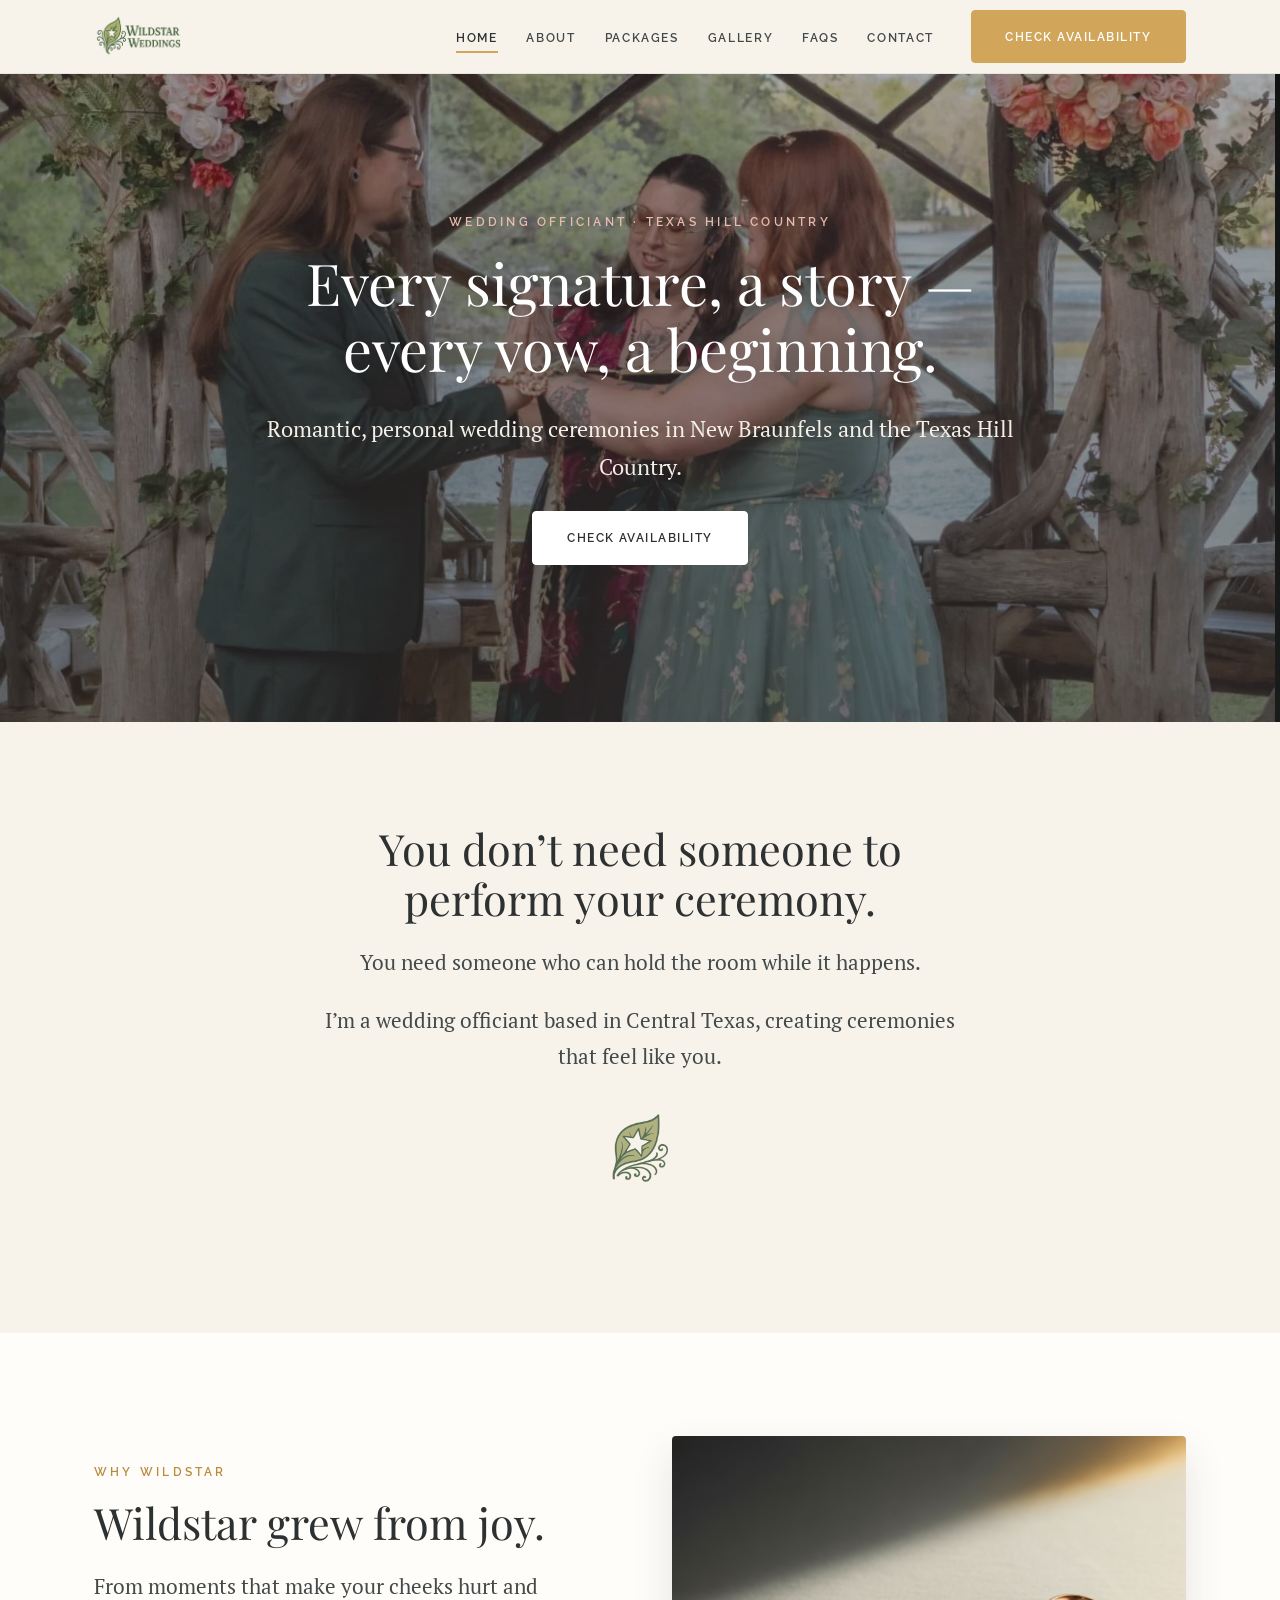
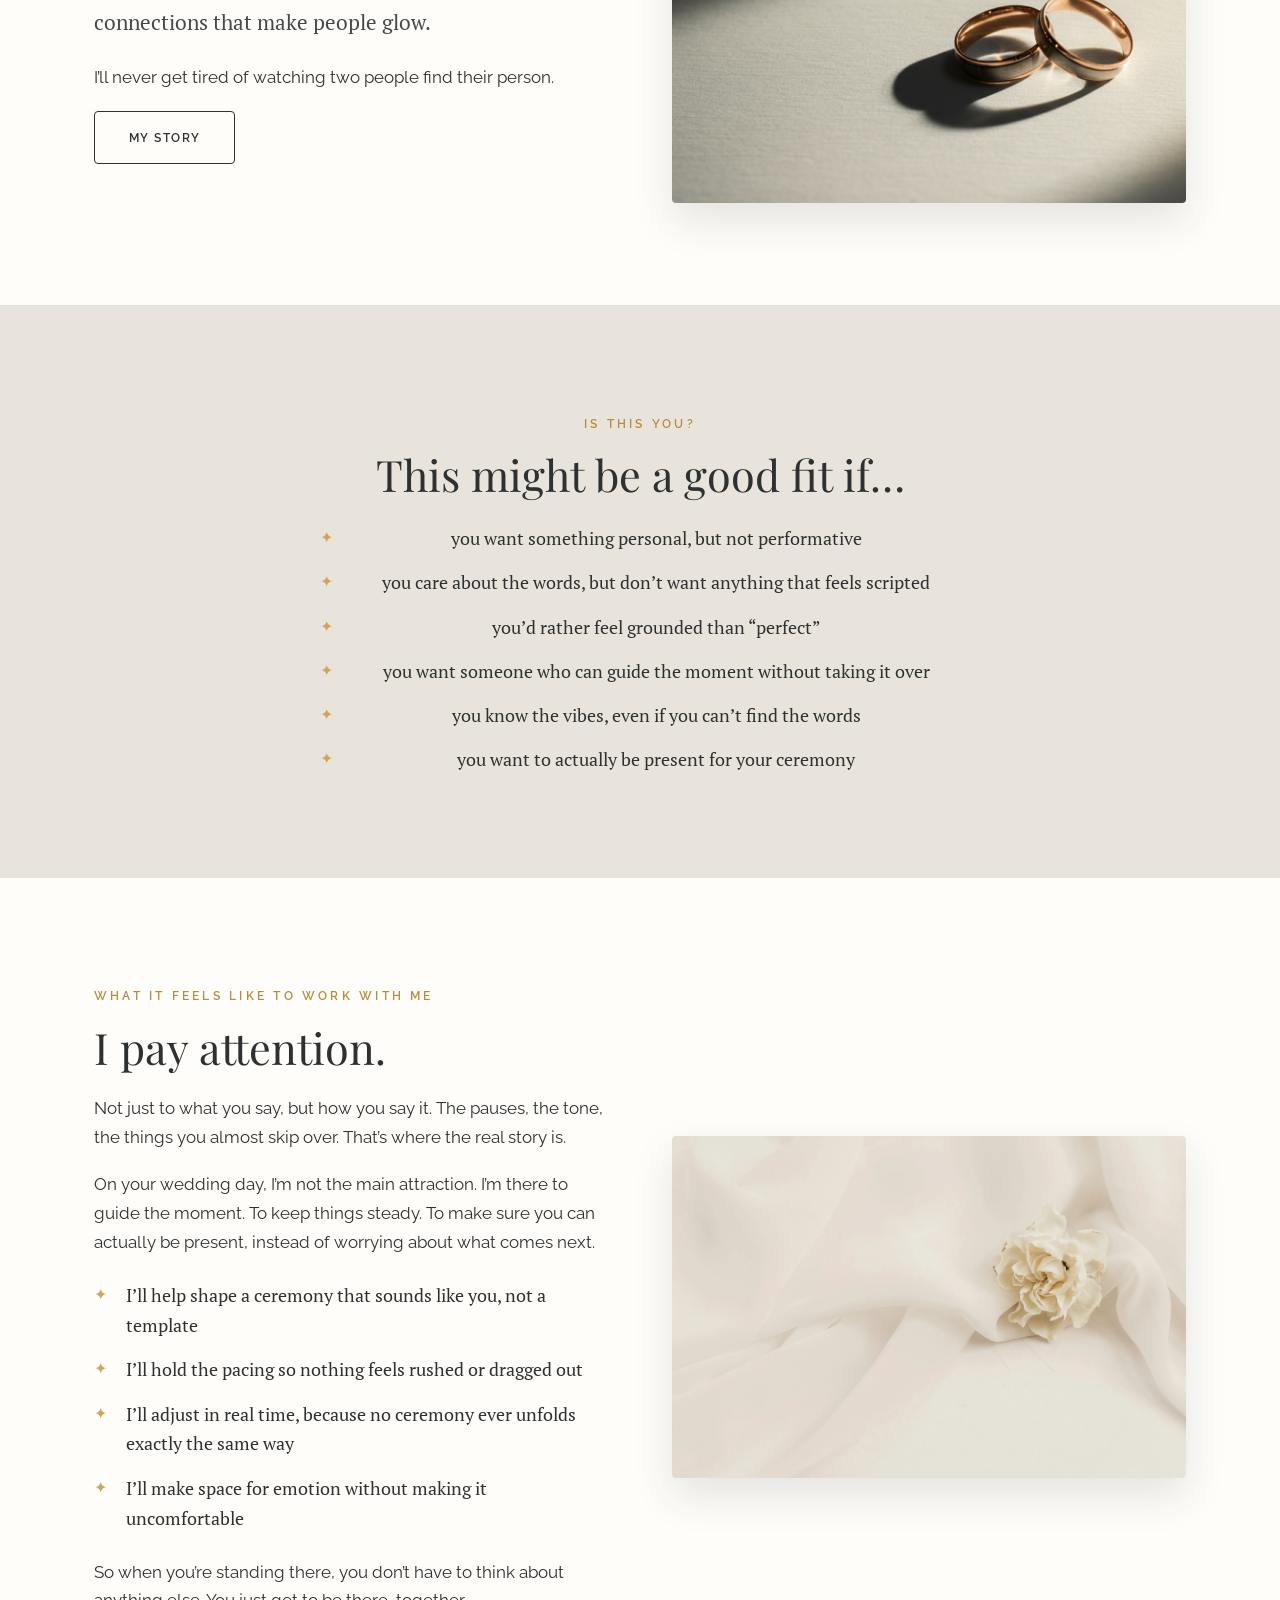
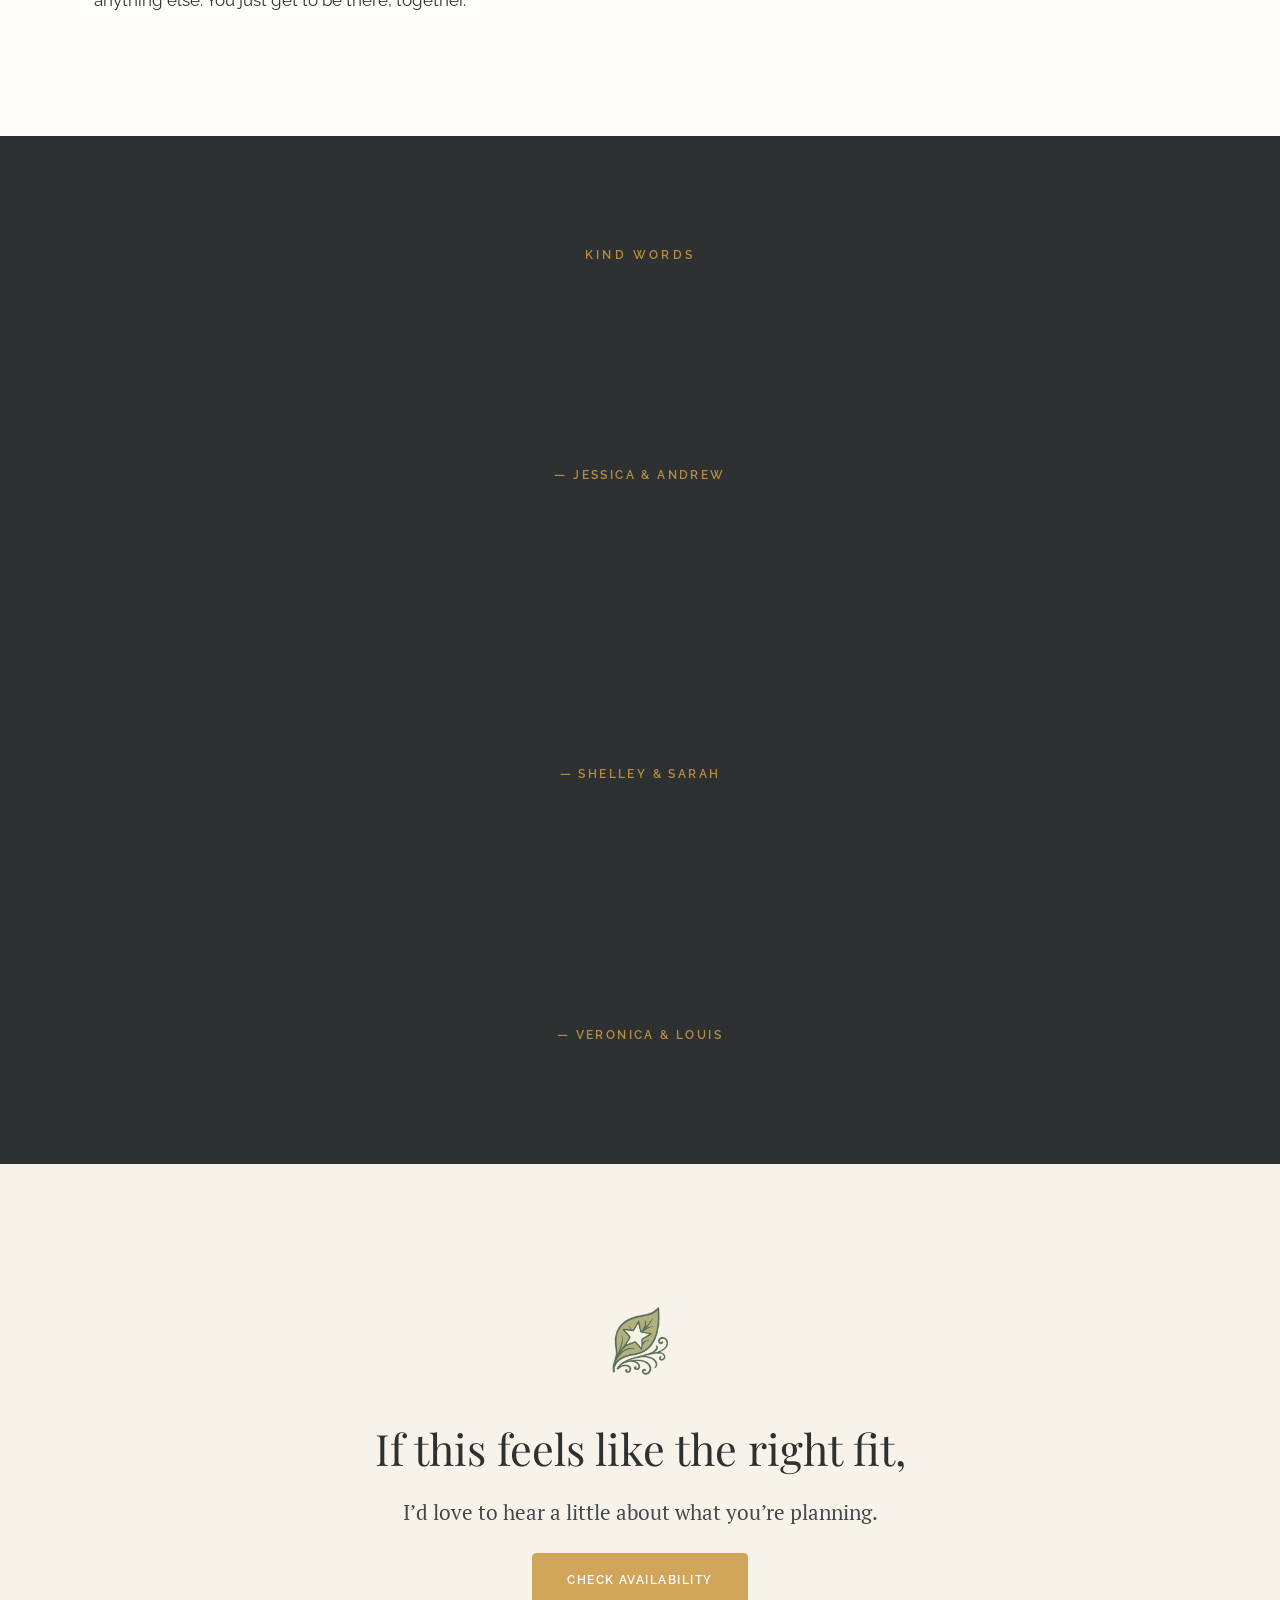
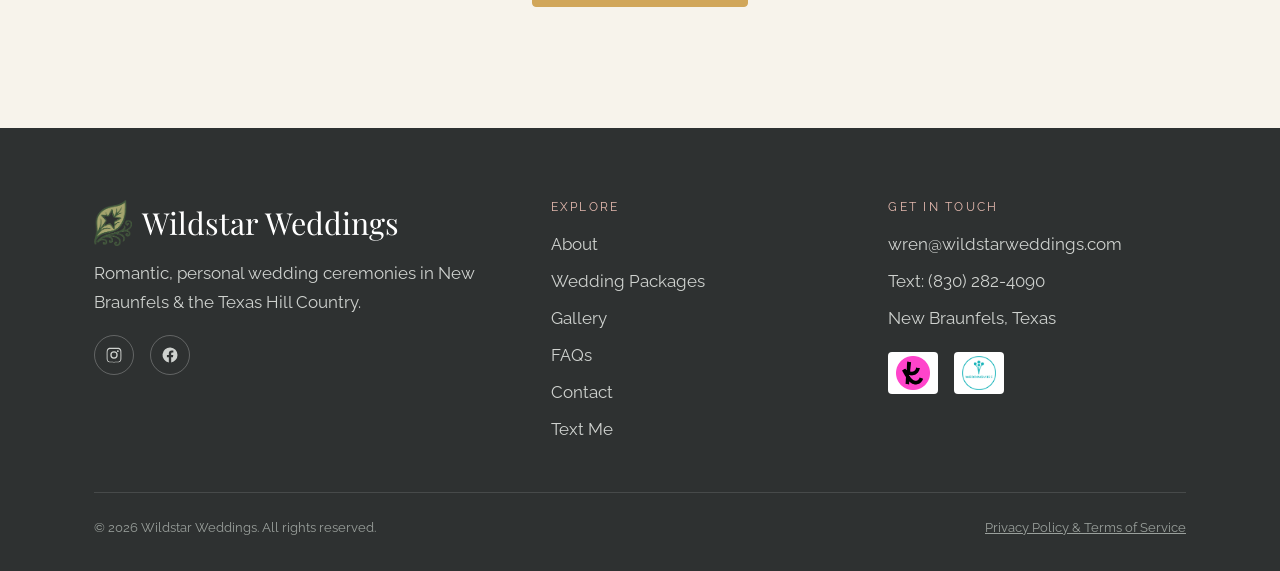
==== index.html @ 1084c7d6 "Initial Wildstar Weddings static site (migrated from Squarespace) Co-Authored-By: Claude Opus 4.8 <n" ====
<!DOCTYPE html>
<html lang="en">
<head>
  <meta charset="UTF-8">
  <meta name="viewport" content="width=device-width, initial-scale=1.0">
  <title>Wildstar Weddings | Hill Country Wedding Officiant Services</title>
  <meta name="description" content="Romantic, personal wedding ceremonies in New Braunfels and the Texas Hill Country. Every signature, a story — every vow, a beginning.">
  <link rel="canonical" href="https://www.wildstarweddings.com/">
  <meta property="og:type" content="website">
  <meta property="og:title" content="Wildstar Weddings | Hill Country Wedding Officiant">
  <meta property="og:description" content="Romantic, personal wedding ceremonies in New Braunfels and the Texas Hill Country.">
  <meta property="og:url" content="https://www.wildstarweddings.com/">
  <meta property="og:image" content="https://www.wildstarweddings.com/assets/img/logo-square.png">
  <link rel="icon" href="/assets/img/favicon.png" type="image/png">
  <link rel="preconnect" href="https://fonts.googleapis.com">
  <link rel="preconnect" href="https://fonts.gstatic.com" crossorigin>
  <link href="https://fonts.googleapis.com/css2?family=Playfair+Display:ital,wght@0,400;0,500;0,700;1,400&family=Raleway:wght@400;500;600;700&family=PT+Serif:ital,wght@0,400;0,700;1,400&display=swap" rel="stylesheet">
  <link rel="stylesheet" href="/assets/css/style.css">
</head>
<body>

  <!-- ============================ HEADER ============================ -->
  <header class="site-header">
    <nav class="nav">
      <a class="nav__brand" href="/" aria-label="Wildstar Weddings home">
        <img src="/assets/img/logo-banner.png" alt="Wildstar Weddings">
      </a>
      <button class="nav__toggle" aria-label="Toggle menu" aria-expanded="false" aria-controls="nav-menu">
        <span></span><span></span><span></span>
      </button>
      <ul class="nav__menu" id="nav-menu">
        <li><a class="nav__link is-active" href="/">Home</a></li>
        <li><a class="nav__link" href="/about/">About</a></li>
        <li><a class="nav__link" href="/wedding-packages/">Packages</a></li>
        <li><a class="nav__link" href="/gallery/">Gallery</a></li>
        <li><a class="nav__link" href="/faqs/">FAQs</a></li>
        <li><a class="nav__link" href="/contact/">Contact</a></li>
        <li><a class="btn nav__cta" href="/contact/">Check Availability</a></li>
      </ul>
    </nav>
  </header>

  <!-- ============================= HERO ============================= -->
  <section class="hero" style="background-image:url('/assets/img/GilmoreWedding.jpeg')">
    <div class="hero__inner">
      <span class="eyebrow">Wedding Officiant · Texas Hill Country</span>
      <h1>Every signature, a story —<br>every vow, a beginning.</h1>
      <p>Romantic, personal wedding ceremonies in New Braunfels and the Texas Hill Country.</p>
      <p><a class="btn btn--light" href="/contact/">Check Availability</a></p>
    </div>
  </section>

  <!-- ============================ INTRO ============================= -->
  <section class="section bg-cream text-center">
    <div class="container narrow">
      <h2>You don’t need someone to perform your ceremony.</h2>
      <p class="lead">You need someone who can hold the room while it happens.</p>
      <p class="lead">I’m a wedding officiant based in Central Texas, creating ceremonies that feel like you.</p>
      <div class="leaf-divider"><img src="/assets/img/leaf.png" alt=""></div>
    </div>
  </section>

  <!-- ========================== GREW FROM JOY ====================== -->
  <section class="section bg-white">
    <div class="container split">
      <div class="split__content">
        <span class="eyebrow">Why Wildstar</span>
        <h2>Wildstar grew from joy.</h2>
        <p class="lead">From moments that make your cheeks hurt and connections that make people glow.</p>
        <p>I’ll never get tired of watching two people find their person.</p>
        <p><a class="btn btn--outline" href="/about/">My Story</a></p>
      </div>
      <div class="split__media">
        <img src="/assets/img/imgg-gi3-_nzahcmk.png" alt="Two wedding rings resting on soft, warm light" loading="lazy">
      </div>
    </div>
  </section>

  <!-- ============================ GOOD FIT ========================== -->
  <section class="section bg-cream-2 text-center">
    <div class="container narrow">
      <span class="eyebrow">Is this you?</span>
      <h2>This might be a good fit if…</h2>
      <ul class="fit-list">
        <li>you want something personal, but not performative</li>
        <li>you care about the words, but don’t want anything that feels scripted</li>
        <li>you’d rather feel grounded than “perfect”</li>
        <li>you want someone who can guide the moment without taking it over</li>
        <li>you know the vibes, even if you can’t find the words</li>
        <li>you want to actually be present for your ceremony</li>
      </ul>
    </div>
  </section>

  <!-- ====================== WORKING WITH ME ======================== -->
  <section class="section bg-white">
    <div class="container split split--reverse">
      <div class="split__content">
        <span class="eyebrow">What it feels like to work with me</span>
        <h2>I pay attention.</h2>
        <p>Not just to what you say, but how you say it. The pauses, the tone, the things you almost skip over. That’s where the real story is.</p>
        <p>On your wedding day, I’m not the main attraction. I’m there to guide the moment. To keep things steady. To make sure you can actually be present, instead of worrying about what comes next.</p>
        <ul class="fit-list" style="margin-left:0">
          <li>I’ll help shape a ceremony that sounds like you, not a template</li>
          <li>I’ll hold the pacing so nothing feels rushed or dragged out</li>
          <li>I’ll adjust in real time, because no ceremony ever unfolds exactly the same way</li>
          <li>I’ll make space for emotion without making it uncomfortable</li>
        </ul>
        <p style="margin-top:1.5rem">So when you’re standing there, you don’t have to think about anything else. You just get to be there, together.</p>
      </div>
      <div class="split__media">
        <img src="/assets/img/unsplash-image-xepikEyPgmI-2.jpg" alt="A single ivory bloom resting on soft fabric" loading="lazy">
      </div>
    </div>
  </section>

  <!-- =========================== REVIEWS =========================== -->
  <section class="section bg-charcoal text-center">
    <div class="container narrow">
      <span class="eyebrow">Kind words</span>
      <div class="testimonials">
        <figure>
          <blockquote class="quote">“I was so impressed with how thoughtful and personal it felt, especially given the short amount of time she had. She was kind, professional, and made the whole process feel easy and stress-free.”</blockquote>
          <figcaption class="quote__author">— Jessica &amp; Andrew</figcaption>
        </figure>
        <figure>
          <blockquote class="quote">“From our first conversation to the moment she pronounced us married, everything was seamless. She took the time to really get to know our story, and it showed in every word they spoke. We felt seen and celebrated in a way we didn’t expect.”</blockquote>
          <figcaption class="quote__author">— Shelley &amp; Sarah</figcaption>
        </figure>
        <figure>
          <blockquote class="quote">“From the moment we met her, she brought such a calm, kind, and genuine presence. Our ceremony was peaceful, heartfelt, and exactly what we had hoped for.”</blockquote>
          <figcaption class="quote__author">— Veronica &amp; Louis</figcaption>
        </figure>
      </div>
    </div>
  </section>

  <!-- ============================= CTA ============================= -->
  <section class="section bg-cream text-center">
    <div class="container narrow">
      <div class="leaf-divider"><img src="/assets/img/leaf.png" alt=""></div>
      <h2>If this feels like the right fit,</h2>
      <p class="lead">I’d love to hear a little about what you’re planning.</p>
      <p><a class="btn" href="/contact/">Check Availability</a></p>
    </div>
  </section>

  <!-- ============================ FOOTER =========================== -->
  <footer class="site-footer">
    <div class="container">
      <div class="footer-grid">
        <div>
          <div class="footer-brand"><img src="/assets/img/leaf.png" alt="">Wildstar Weddings</div>
          <p>Romantic, personal wedding ceremonies in New Braunfels &amp; the Texas Hill Country.</p>
          <div class="footer-social">
            <a href="https://instagram.com/wildstar_weddings" aria-label="Instagram" target="_blank" rel="noopener">
              <svg viewBox="0 0 24 24" aria-hidden="true"><path d="M12 2.2c3.2 0 3.6 0 4.9.07 1.17.05 1.8.25 2.23.41.56.22.96.48 1.38.9.42.42.68.82.9 1.38.16.42.36 1.06.41 2.23.06 1.27.07 1.65.07 4.86s0 3.6-.07 4.86c-.05 1.17-.25 1.8-.41 2.23-.22.56-.48.96-.9 1.38-.42.42-.82.68-1.38.9-.42.16-1.06.36-2.23.41-1.27.06-1.65.07-4.9.07s-3.6 0-4.86-.07c-1.17-.05-1.8-.25-2.23-.41a3.7 3.7 0 0 1-1.38-.9 3.7 3.7 0 0 1-.9-1.38c-.16-.42-.36-1.06-.41-2.23C2.21 15.6 2.2 15.2 2.2 12s0-3.6.07-4.86c.05-1.17.25-1.8.41-2.23.22-.56.48-.96.9-1.38.42-.42.82-.68 1.38-.9.42-.16 1.06-.36 2.23-.41C8.4 2.21 8.8 2.2 12 2.2Zm0 1.8c-3.15 0-3.52.01-4.76.07-.9.04-1.38.19-1.7.32-.43.16-.74.36-1.06.68-.32.32-.52.63-.68 1.06-.13.32-.28.8-.32 1.7-.06 1.24-.07 1.6-.07 4.76s.01 3.52.07 4.76c.04.9.19 1.38.32 1.7.16.43.36.74.68 1.06.32.32.63.52 1.06.68.32.13.8.28 1.7.32 1.24.06 1.6.07 4.76.07s3.52-.01 4.76-.07c.9-.04 1.38-.19 1.7-.32.43-.16.74-.36 1.06-.68.32-.32.52-.63.68-1.06.13-.32.28-.8.32-1.7.06-1.24.07-1.6.07-4.76s-.01-3.52-.07-4.76c-.04-.9-.19-1.38-.32-1.7a2.86 2.86 0 0 0-.68-1.06 2.86 2.86 0 0 0-1.06-.68c-.32-.13-.8-.28-1.7-.32C15.52 4.01 15.15 4 12 4Zm0 3.06A4.94 4.94 0 1 1 7.06 12 4.94 4.94 0 0 1 12 7.06Zm0 8.15A3.21 3.21 0 1 0 8.79 12 3.21 3.21 0 0 0 12 15.2Zm6.3-8.35a1.15 1.15 0 1 1-1.15-1.15 1.15 1.15 0 0 1 1.15 1.15Z"/></svg>
            </a>
            <a href="https://facebook.com/61584254587243/" aria-label="Facebook" target="_blank" rel="noopener">
              <svg viewBox="0 0 24 24" aria-hidden="true"><path d="M22 12a10 10 0 1 0-11.56 9.88v-6.99H7.9V12h2.54V9.8c0-2.5 1.49-3.89 3.78-3.89 1.09 0 2.24.2 2.24.2v2.46h-1.26c-1.24 0-1.63.77-1.63 1.56V12h2.78l-.44 2.89h-2.34v6.99A10 10 0 0 0 22 12Z"/></svg>
            </a>
          </div>
        </div>
        <div>
          <h4>Explore</h4>
          <ul class="footer-nav">
            <li><a href="/about/">About</a></li>
            <li><a href="/wedding-packages/">Wedding Packages</a></li>
            <li><a href="/gallery/">Gallery</a></li>
            <li><a href="/faqs/">FAQs</a></li>
            <li><a href="/contact/">Contact</a></li>
            <li><a href="/text-me/">Text Me</a></li>
          </ul>
        </div>
        <div>
          <h4>Get in touch</h4>
          <ul class="footer-contact">
            <li><a href="mailto:wren@wildstarweddings.com">wren@wildstarweddings.com</a></li>
            <li><a href="sms:+18302824090">Text: (830) 282-4090</a></li>
            <li>New Braunfels, Texas</li>
          </ul>
          <div class="footer-badges">
            <a href="https://www.theknot.com/marketplace/wildstar-weddings-spring-branch-tx-2100605" target="_blank" rel="noopener"><img src="/assets/img/badge-theknot.png" alt="As seen on The Knot"></a>
            <a href="https://www.weddingwire.com/biz/wildstar-weddings/7e89b9706a442f8a.html" target="_blank" rel="noopener"><img src="/assets/img/badge-weddingwire.png" alt="As seen on WeddingWire"></a>
          </div>
        </div>
      </div>
      <div class="footer-bottom">
        <span>© <span data-year>2026</span> Wildstar Weddings. All rights reserved.</span>
        <span><a href="/privacy-and-tos/">Privacy Policy &amp; Terms of Service</a></span>
      </div>
    </div>
  </footer>

  <script src="/assets/js/main.js"></script>
</body>
</html>
---- assets/css/style.css ----
/* ===========================================================
   Wildstar Weddings — wildstarweddings.com
   Hand-built static site. Plain HTML/CSS/JS.
   =========================================================== */

:root {
  /* Brand palette (pulled from the original site) */
  --charcoal: #2e3131;
  --charcoal-soft: #44494a;
  --forest: #44603a;
  --forest-light: #6f8a5e;
  --blush: #e7bbb0;
  --gold: #d1a65a;
  --gold-dark: #b88c3f;
  --sage: #a8a76d;
  --cream: #f7f3eb;
  --cream-2: #e9e4db;
  --white: #fffdf9;

  --text: #2e3131;
  --muted: #6b6f6f;

  --font-display: "Playfair Display", Georgia, serif;
  --font-serif: "PT Serif", Georgia, serif;
  --font-sans: "Raleway", "Helvetica Neue", Arial, sans-serif;

  --maxw: 1140px;
  --gap: clamp(1.25rem, 4vw, 3rem);
  --radius: 4px;
  --shadow: 0 18px 40px rgba(46, 49, 49, 0.12);
  --transition: 0.25s ease;
}

/* ----------------------------- Reset ----------------------------- */
*, *::before, *::after { box-sizing: border-box; }
html { scroll-behavior: smooth; -webkit-text-size-adjust: 100%; }
body {
  margin: 0;
  font-family: var(--font-sans);
  color: var(--text);
  background: var(--cream);
  line-height: 1.7;
  font-size: 1.0625rem;
  font-weight: 400;
  -webkit-font-smoothing: antialiased;
}
img { max-width: 100%; height: auto; display: block; }
a { color: inherit; text-decoration: none; }
ul { margin: 0; padding: 0; list-style: none; }

h1, h2, h3, h4 {
  font-family: var(--font-display);
  font-weight: 400;
  line-height: 1.15;
  margin: 0 0 0.5em;
  color: var(--charcoal);
}
h1 { font-size: clamp(2.2rem, 5.5vw, 3.6rem); }
h2 { font-size: clamp(1.8rem, 4vw, 2.7rem); }
h3 { font-size: clamp(1.3rem, 2.5vw, 1.7rem); }
p { margin: 0 0 1.1em; }

.serif { font-family: var(--font-serif); }
.eyebrow {
  font-family: var(--font-sans);
  text-transform: uppercase;
  letter-spacing: 0.28em;
  font-size: 0.72rem;
  font-weight: 600;
  color: var(--gold-dark);
  margin-bottom: 1rem;
  display: inline-block;
}

/* --------------------------- Layout ----------------------------- */
.container { width: 100%; max-width: var(--maxw); margin: 0 auto; padding: 0 1.5rem; }
.section { padding: clamp(3.5rem, 8vw, 6.5rem) 0; }
.section--tight { padding: clamp(2.5rem, 5vw, 4rem) 0; }
.bg-cream { background: var(--cream); }
.bg-cream-2 { background: var(--cream-2); }
.bg-white { background: var(--white); }
.bg-charcoal { background: var(--charcoal); color: #e9e6df; }
.bg-charcoal h1, .bg-charcoal h2, .bg-charcoal h3 { color: #fff; }
.text-center { text-align: center; }
.narrow { max-width: 720px; margin-left: auto; margin-right: auto; }
.measure { max-width: 620px; }

/* --------------------------- Buttons ---------------------------- */
.btn {
  display: inline-block;
  font-family: var(--font-sans);
  font-weight: 600;
  letter-spacing: 0.12em;
  text-transform: uppercase;
  font-size: 0.78rem;
  padding: 0.95rem 2.1rem;
  border-radius: var(--radius);
  border: 1.5px solid var(--gold);
  background: var(--gold);
  color: #fff;
  cursor: pointer;
  transition: background var(--transition), color var(--transition), transform var(--transition);
}
.btn:hover { background: var(--gold-dark); border-color: var(--gold-dark); transform: translateY(-2px); }
.btn--outline { background: transparent; color: var(--charcoal); border-color: var(--charcoal); }
.btn--outline:hover { background: var(--charcoal); color: #fff; }
.btn--light { background: #fff; color: var(--charcoal); border-color: #fff; }
.btn--light:hover { background: transparent; color: #fff; }
.btn--ghost { background: transparent; color: #fff; border-color: rgba(255,255,255,0.7); }
.btn--ghost:hover { background: #fff; color: var(--charcoal); }

/* ---------------------------- Header ---------------------------- */
.site-header {
  position: sticky;
  top: 0;
  z-index: 100;
  background: rgba(247, 243, 235, 0.94);
  backdrop-filter: blur(8px);
  border-bottom: 1px solid rgba(46, 49, 49, 0.08);
}
.nav {
  display: flex;
  align-items: center;
  justify-content: space-between;
  gap: 1rem;
  padding: 0.6rem 1.5rem;
  max-width: var(--maxw);
  margin: 0 auto;
}
.nav__brand { display: flex; align-items: center; gap: 0.6rem; }
.nav__brand img { height: 46px; width: auto; }
.nav__menu { display: flex; align-items: center; gap: 1.8rem; }
.nav__link {
  font-family: var(--font-sans);
  text-transform: uppercase;
  letter-spacing: 0.14em;
  font-size: 0.74rem;
  font-weight: 600;
  color: var(--charcoal-soft);
  padding: 0.4rem 0;
  border-bottom: 2px solid transparent;
  transition: color var(--transition), border-color var(--transition);
}
.nav__link:hover, .nav__link.is-active { color: var(--charcoal); border-color: var(--gold); }
.nav__cta { margin-left: 0.5rem; }
.nav__toggle {
  display: none;
  background: none; border: none; cursor: pointer;
  padding: 0.4rem; width: 44px; height: 44px;
}
.nav__toggle span {
  display: block; width: 24px; height: 2px; margin: 5px auto;
  background: var(--charcoal); transition: var(--transition);
}
.nav__toggle[aria-expanded="true"] span:nth-child(1) { transform: translateY(7px) rotate(45deg); }
.nav__toggle[aria-expanded="true"] span:nth-child(2) { opacity: 0; }
.nav__toggle[aria-expanded="true"] span:nth-child(3) { transform: translateY(-7px) rotate(-45deg); }

/* ----------------------------- Hero ----------------------------- */
.hero {
  position: relative;
  min-height: clamp(420px, 72vh, 720px);
  display: flex;
  align-items: center;
  justify-content: center;
  text-align: center;
  color: #fff;
  padding: 4rem 1.5rem;
  background-size: cover;
  background-position: center;
}
.hero::after {
  content: "";
  position: absolute; inset: 0;
  background: linear-gradient(180deg, rgba(46,49,49,0.35) 0%, rgba(46,49,49,0.55) 100%);
}
.hero__inner { position: relative; z-index: 2; max-width: 760px; }
.hero h1 { color: #fff; text-shadow: 0 2px 18px rgba(0,0,0,0.3); }
.hero p { font-family: var(--font-serif); font-size: clamp(1.05rem, 2.2vw, 1.4rem); color: #f3efe7; }
.hero .eyebrow { color: var(--blush); }
.hero--short { min-height: clamp(300px, 42vh, 460px); }

/* ----------------------- Decorative leaf ------------------------ */
.leaf-divider { text-align: center; margin: 2.5rem 0; }
.leaf-divider img { display: inline-block; width: 56px; opacity: 0.85; }

/* --------------------------- Grids ------------------------------ */
.grid { display: grid; gap: var(--gap); }
.grid-2 { grid-template-columns: repeat(2, 1fr); }
.grid-3 { grid-template-columns: repeat(3, 1fr); }
.split {
  display: grid;
  grid-template-columns: 1fr 1fr;
  gap: clamp(2rem, 5vw, 4.5rem);
  align-items: center;
}
.split__media img { border-radius: var(--radius); box-shadow: var(--shadow); width: 100%; object-fit: cover; }

/* --------------------------- Fit list --------------------------- */
.fit-list { display: grid; gap: 0.9rem; max-width: 640px; margin: 1.5rem auto 0; }
.fit-list li {
  position: relative;
  padding-left: 2rem;
  font-family: var(--font-serif);
  font-size: 1.1rem;
}
.fit-list li::before {
  content: "✦";
  position: absolute; left: 0; top: 0;
  color: var(--gold); font-size: 1rem;
}

/* ------------------------- Testimonials ------------------------- */
.quote {
  font-family: var(--font-display);
  font-size: clamp(1.2rem, 2.4vw, 1.6rem);
  font-style: italic;
  line-height: 1.5;
  color: var(--charcoal);
  margin: 0 0 0.8rem;
}
.quote__author {
  font-family: var(--font-sans);
  text-transform: uppercase;
  letter-spacing: 0.2em;
  font-size: 0.75rem;
  font-weight: 600;
  color: var(--gold-dark);
}
.testimonials { display: grid; gap: 2.5rem; }

/* ---------------------------- Cards ----------------------------- */
.card {
  background: var(--white);
  border: 1px solid rgba(46,49,49,0.08);
  border-radius: var(--radius);
  padding: 2rem 1.8rem;
  box-shadow: 0 8px 24px rgba(46,49,49,0.06);
  height: 100%;
}
.link-cards { display: grid; grid-template-columns: repeat(2, 1fr); gap: 1.5rem; }
.link-card {
  display: block;
  background: var(--white);
  border: 1px solid rgba(46,49,49,0.1);
  border-radius: var(--radius);
  padding: 1.8rem;
  transition: transform var(--transition), box-shadow var(--transition);
}
.link-card:hover { transform: translateY(-4px); box-shadow: var(--shadow); }
.link-card h3 { margin-bottom: 0.3rem; }
.link-card p { color: var(--muted); margin: 0; font-size: 0.98rem; }

/* -------------------------- Packages ---------------------------- */
.packages { display: grid; grid-template-columns: repeat(2, 1fr); gap: 1.8rem; }
.package {
  background: var(--white);
  border: 1px solid rgba(46,49,49,0.1);
  border-radius: var(--radius);
  padding: 2.2rem 2rem;
  display: flex;
  flex-direction: column;
  box-shadow: 0 8px 24px rgba(46,49,49,0.06);
}
.package__price {
  font-family: var(--font-display);
  font-size: 2rem;
  color: var(--gold-dark);
  margin: 0.2rem 0 0.6rem;
}
.package__lead { font-family: var(--font-serif); font-style: italic; color: var(--charcoal-soft); }
.package ul { margin-top: 1rem; display: grid; gap: 0.55rem; }
.package li { position: relative; padding-left: 1.5rem; font-size: 0.98rem; }
.package li::before { content: "✓"; position: absolute; left: 0; color: var(--sage); font-weight: 700; }
.addons { background: var(--cream-2); border-radius: var(--radius); padding: 2rem; }
.addons ul { display: grid; gap: 0.6rem; max-width: 520px; margin: 1rem auto 0; }
.addons li { display: flex; justify-content: space-between; gap: 1rem; border-bottom: 1px dashed rgba(46,49,49,0.2); padding-bottom: 0.5rem; }

/* ----------------------------- FAQ ------------------------------ */
.faq-group { margin-bottom: 2.5rem; }
.faq-group > h3 {
  border-bottom: 2px solid var(--gold);
  display: inline-block;
  padding-bottom: 0.3rem;
  margin-bottom: 1.2rem;
}
.faq {
  border-bottom: 1px solid rgba(46,49,49,0.12);
}
.faq summary {
  cursor: pointer;
  list-style: none;
  padding: 1.1rem 2.5rem 1.1rem 0;
  position: relative;
  font-family: var(--font-serif);
  font-size: 1.1rem;
  color: var(--charcoal);
  font-weight: 700;
}
.faq summary::-webkit-details-marker { display: none; }
.faq summary::after {
  content: "+";
  position: absolute; right: 0.2rem; top: 50%; transform: translateY(-50%);
  font-size: 1.5rem; color: var(--gold-dark); transition: var(--transition);
  font-family: var(--font-sans);
}
.faq[open] summary::after { content: "–"; }
.faq__body { padding: 0 0 1.2rem; color: var(--charcoal-soft); }
.faq__body p { margin: 0; }

/* --------------------------- Gallery ---------------------------- */
.gallery-grid {
  display: grid;
  grid-template-columns: repeat(3, 1fr);
  gap: 0.8rem;
}
.gallery-grid img {
  width: 100%; height: 100%; aspect-ratio: 1 / 1;
  object-fit: cover; border-radius: var(--radius);
  transition: transform var(--transition), filter var(--transition);
}
.gallery-grid a:hover img { transform: scale(1.03); filter: brightness(1.05); }
.ig-grid {
  display: grid;
  grid-template-columns: repeat(auto-fill, minmax(320px, 1fr));
  gap: 1.5rem;
  justify-items: center;
}
.ig-grid .instagram-media { margin: 0 !important; }

/* ----------------------------- Form ----------------------------- */
.form { display: grid; gap: 1.2rem; max-width: 620px; margin: 0 auto; text-align: left; }
.form__row { display: grid; gap: 1.2rem; grid-template-columns: 1fr 1fr; }
.field { display: grid; gap: 0.4rem; }
.field label {
  font-family: var(--font-sans);
  font-size: 0.78rem; font-weight: 600;
  text-transform: uppercase; letter-spacing: 0.1em;
  color: var(--charcoal-soft);
}
.field input, .field select, .field textarea {
  font-family: var(--font-sans);
  font-size: 1rem;
  padding: 0.85rem 1rem;
  border: 1px solid rgba(46,49,49,0.25);
  border-radius: var(--radius);
  background: var(--white);
  color: var(--text);
  width: 100%;
}
.field textarea { min-height: 150px; resize: vertical; }
.field input:focus, .field select:focus, .field textarea:focus {
  outline: none; border-color: var(--gold); box-shadow: 0 0 0 3px rgba(209,166,90,0.18);
}
.form__note { font-size: 0.85rem; color: var(--muted); }

/* --------------------- Contact / text quick --------------------- */
.contact-methods { display: grid; grid-template-columns: repeat(3, 1fr); gap: 1.5rem; margin-top: 2rem; }
.contact-methods a { font-weight: 600; color: var(--gold-dark); }
.text-topics { display: grid; grid-template-columns: repeat(2, 1fr); gap: 0.8rem 2rem; max-width: 600px; margin: 1.5rem auto 0; }
.text-topics li { font-family: var(--font-serif); padding-left: 1.6rem; position: relative; }
.text-topics li::before { content: "✦"; position: absolute; left: 0; color: var(--gold); }

/* ---------------------------- Footer ---------------------------- */
.site-footer { background: var(--charcoal); color: #cfd2cf; padding: clamp(3rem,6vw,4.5rem) 0 2rem; }
.footer-grid { display: grid; grid-template-columns: 1.4fr 1fr 1fr; gap: 2.5rem; }
.site-footer h4 {
  font-family: var(--font-sans); text-transform: uppercase; letter-spacing: 0.18em;
  font-size: 0.78rem; color: var(--blush); margin-bottom: 1rem;
}
.site-footer a:hover { color: #fff; }
.footer-nav li { margin-bottom: 0.5rem; }
.footer-brand {
  font-family: var(--font-display);
  font-size: 1.9rem;
  color: #fff;
  line-height: 1.05;
  margin-bottom: 0.8rem;
  display: flex; align-items: center; gap: 0.6rem;
}
.footer-brand img { width: 38px; }
.footer-logo { width: 200px; margin-bottom: 1rem; }
.footer-contact li { margin-bottom: 0.5rem; }
.footer-social { display: flex; gap: 1rem; margin-top: 1rem; }
.footer-social a {
  display: inline-flex; align-items: center; justify-content: center;
  width: 40px; height: 40px; border: 1px solid rgba(255,255,255,0.25); border-radius: 50%;
  transition: var(--transition);
}
.footer-social a:hover { background: var(--gold); border-color: var(--gold); color: #fff; }
.footer-social svg { width: 18px; height: 18px; fill: currentColor; }
.footer-badges { display: flex; gap: 1rem; align-items: center; margin-top: 1.2rem; flex-wrap: wrap; }
.footer-badges img { height: 42px; width: auto; background: #fff; padding: 4px 8px; border-radius: 4px; }
.footer-bottom {
  border-top: 1px solid rgba(255,255,255,0.12);
  margin-top: 2.5rem; padding-top: 1.5rem;
  display: flex; justify-content: space-between; gap: 1rem; flex-wrap: wrap;
  font-size: 0.82rem; color: #9aa09c;
}
.footer-bottom a { text-decoration: underline; }

/* --------------------------- Utilities -------------------------- */
.mt-0 { margin-top: 0; }
.mb-0 { margin-bottom: 0; }
.lead { font-family: var(--font-serif); font-size: clamp(1.1rem, 2.2vw, 1.3rem); color: var(--charcoal-soft); }

/* -------------------------- Responsive -------------------------- */
@media (max-width: 860px) {
  .nav__toggle { display: block; }
  .nav__menu {
    position: fixed; inset: 64px 0 auto 0;
    flex-direction: column; align-items: flex-start; gap: 0;
    background: var(--cream);
    padding: 1rem 1.5rem 2rem;
    border-bottom: 1px solid rgba(46,49,49,0.1);
    box-shadow: var(--shadow);
    transform: translateY(-130%);
    transition: transform var(--transition);
  }
  .nav__menu.is-open { transform: translateY(0); }
  .nav__link { width: 100%; padding: 0.9rem 0; border-bottom: 1px solid rgba(46,49,49,0.08); }
  .nav__cta { margin: 1rem 0 0; }
  .split { grid-template-columns: 1fr; }
  .split--reverse .split__media { order: -1; }
  .packages, .link-cards { grid-template-columns: 1fr; }
  .gallery-grid { grid-template-columns: repeat(2, 1fr); }
  .contact-methods { grid-template-columns: 1fr; }
  .text-topics, .form__row { grid-template-columns: 1fr; }
  .footer-grid { grid-template-columns: 1fr; gap: 2rem; }
  .footer-bottom { flex-direction: column; }
}
@media (max-width: 480px) {
  .gallery-grid { grid-template-columns: repeat(2, 1fr); }
}
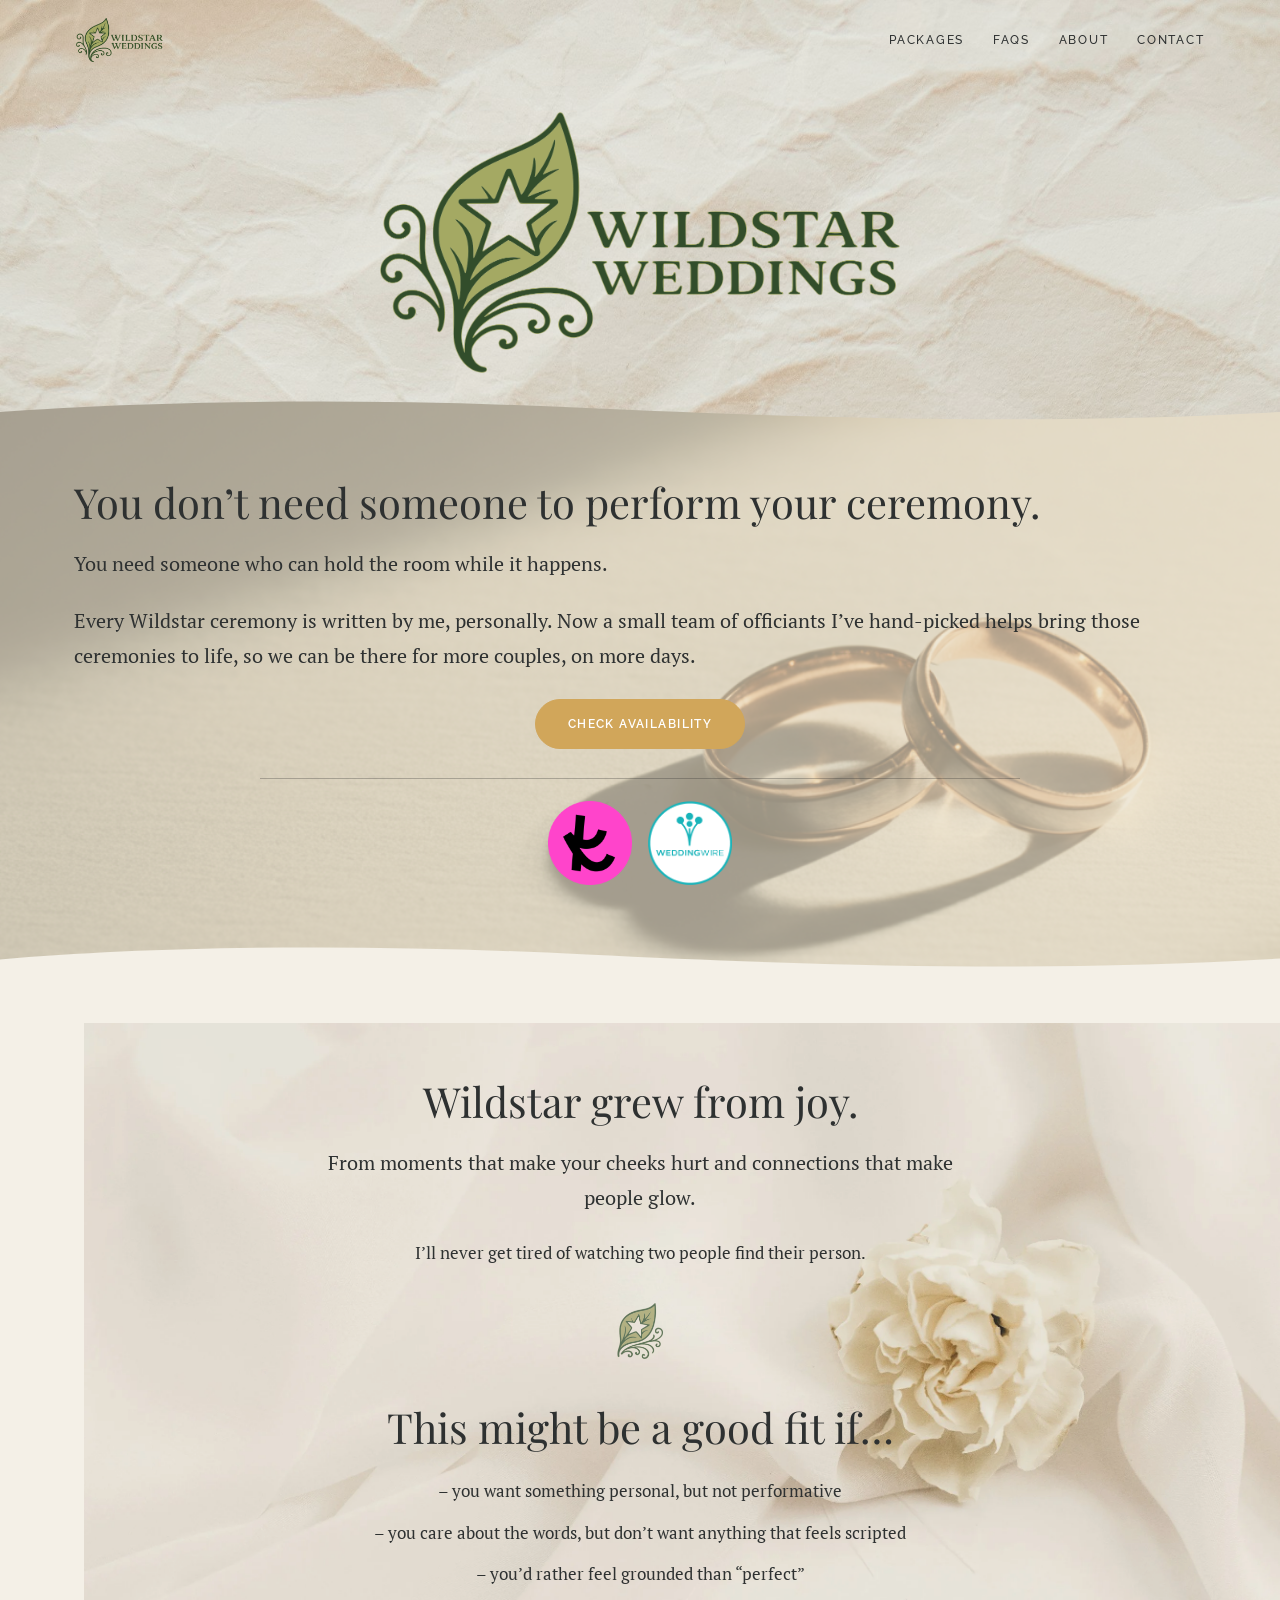
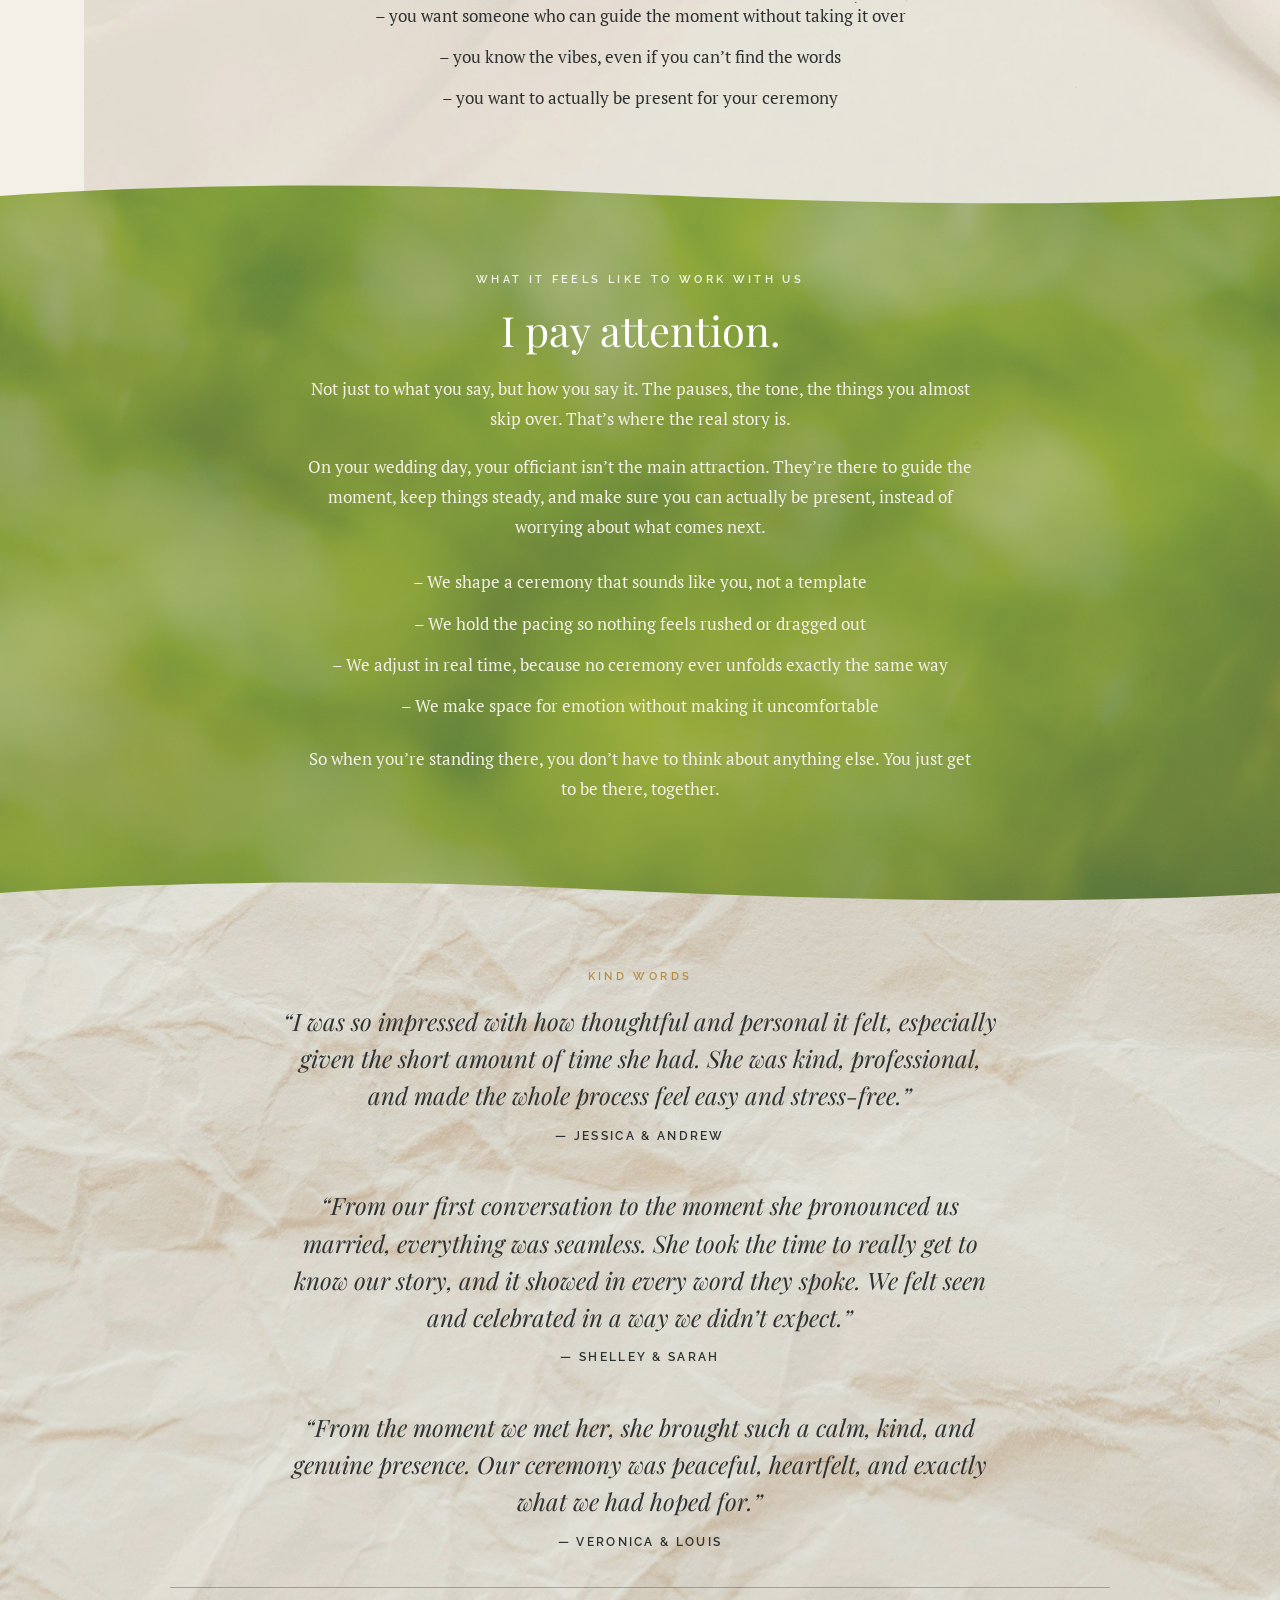
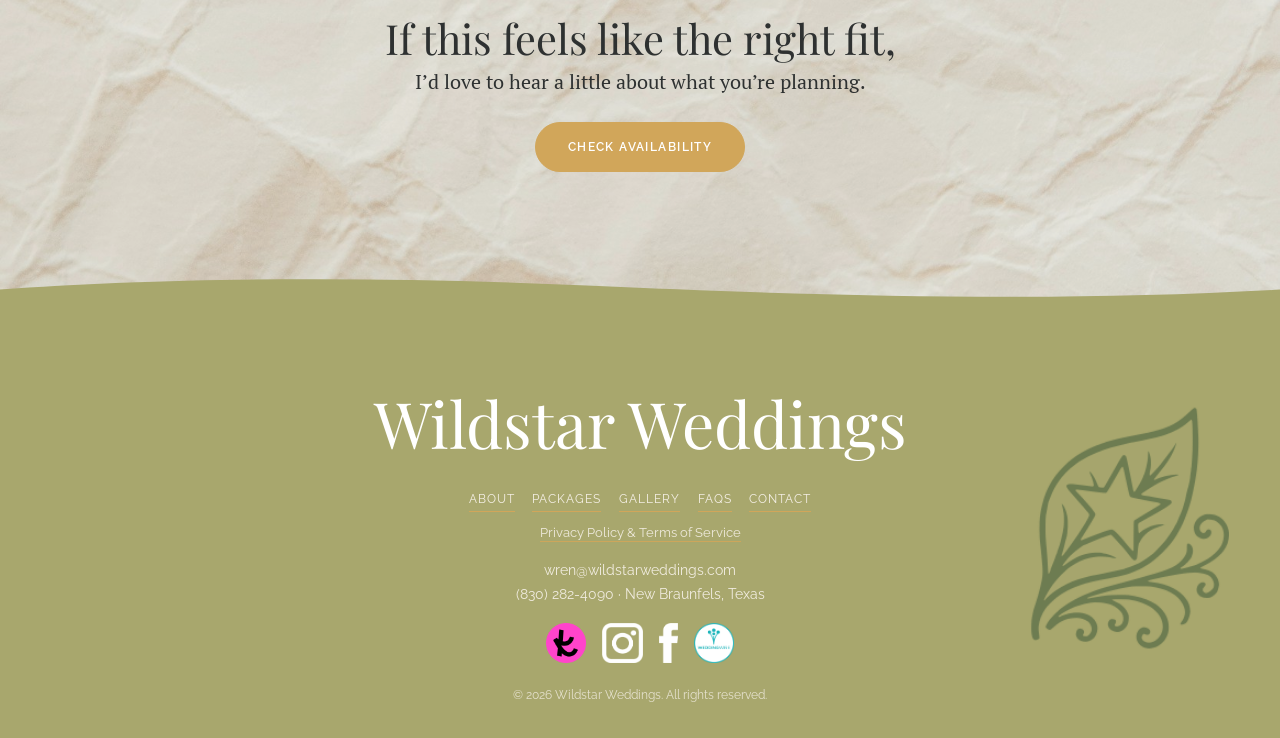
==== commit b93f11aa: "Rebuild site: faithful redesign, team copy, Telegram-fed gallery - Rebuild all pages to the paper/sa" ====
--- a/index.html
+++ b/index.html
@@ -1,197 +1,171 @@
 <!DOCTYPE html>
 <html lang="en">
 <head>
-  <meta charset="UTF-8">
-  <meta name="viewport" content="width=device-width, initial-scale=1.0">
-  <title>Wildstar Weddings | Hill Country Wedding Officiant Services</title>
-  <meta name="description" content="Romantic, personal wedding ceremonies in New Braunfels and the Texas Hill Country. Every signature, a story — every vow, a beginning.">
-  <link rel="canonical" href="https://www.wildstarweddings.com/">
-  <meta property="og:type" content="website">
-  <meta property="og:title" content="Wildstar Weddings | Hill Country Wedding Officiant">
-  <meta property="og:description" content="Romantic, personal wedding ceremonies in New Braunfels and the Texas Hill Country.">
-  <meta property="og:url" content="https://www.wildstarweddings.com/">
-  <meta property="og:image" content="https://www.wildstarweddings.com/assets/img/logo-square.png">
-  <link rel="icon" href="/assets/img/favicon.png" type="image/png">
-  <link rel="preconnect" href="https://fonts.googleapis.com">
-  <link rel="preconnect" href="https://fonts.gstatic.com" crossorigin>
-  <link href="https://fonts.googleapis.com/css2?family=Playfair+Display:ital,wght@0,400;0,500;0,700;1,400&family=Raleway:wght@400;500;600;700&family=PT+Serif:ital,wght@0,400;0,700;1,400&display=swap" rel="stylesheet">
-  <link rel="stylesheet" href="/assets/css/style.css">
+<meta charset="UTF-8">
+<meta name="viewport" content="width=device-width, initial-scale=1.0">
+<title>Wildstar Weddings | Hill Country Wedding Officiant Services</title>
+<meta name="description" content="Romantic, personal wedding ceremonies in New Braunfels and the Texas Hill Country. Every ceremony written by Wren, delivered by a hand-picked team.">
+<link rel="canonical" href="https://www.wildstarweddings.com/">
+<meta property="og:type" content="website">
+<meta property="og:title" content="Wildstar Weddings | Hill Country Wedding Officiant">
+<meta property="og:description" content="Romantic, personal wedding ceremonies in New Braunfels and the Texas Hill Country.">
+<meta property="og:url" content="https://www.wildstarweddings.com/">
+<meta property="og:image" content="https://www.wildstarweddings.com/assets/img/logo-square.png">
+<link rel="icon" href="/assets/img/favicon.png" type="image/png">
+<link rel="preconnect" href="https://fonts.googleapis.com">
+<link rel="preconnect" href="https://fonts.gstatic.com" crossorigin>
+<link href="https://fonts.googleapis.com/css2?family=Playfair+Display:ital,wght@0,400;0,500;1,400&family=Raleway:wght@400;500;600&family=PT+Serif:ital,wght@0,400;1,400&display=swap" rel="stylesheet">
+<link rel="stylesheet" href="/assets/css/style.css">
+<style>
+  /* HOME: paper only on hero + testimonials; each band owns its bg + a colored wavy top */
+  body{background:#f1ebde !important}
+  body::before{display:none !important}
+
+  .band{position:relative}
+  .band::before{content:"";position:absolute;top:0;left:0;width:100%;height:54px;transform:translateY(-99%);z-index:1;background-repeat:no-repeat;background-size:100% 100%}
+  .band>.container{position:relative;z-index:2}
+  .intro::before{display:none}
+  .soft::before{background-image:url("data:image/svg+xml,%3Csvg xmlns='http://www.w3.org/2000/svg' viewBox='0 0 1200 54' preserveAspectRatio='none'%3E%3Cpath fill='%23f4f0e7' d='M0,32 C150,18 350,16 550,27 C800,40 1000,44 1200,31 L1200,54 L0,54 Z'/%3E%3C/svg%3E")}
+  .feels::before{display:none}
+  .testi::before{display:none}
+
+  /* (2) hero — paper, smaller, 46% overlay */
+  .home-hero{position:relative;background:#f1ebde url("/assets/img/unsplash-image-XFWiZTa2Ub0.jpg") center top/cover;text-align:center;padding:clamp(5rem,9vw,7rem) 1.5rem clamp(2.5rem,5vw,4rem)}
+  .home-hero::after{content:"";position:absolute;inset:0;background:rgba(247,243,236,.46);z-index:0;pointer-events:none}
+  .home-hero img{position:relative;z-index:1;width:min(520px,84vw);margin:0 auto}
+
+  /* (3) intro — rings fill the section, faded; text left-aligned */
+  .intro{background:#e7dcc6 url("/assets/img/imgg-gi3-_nzahcmk.png") center/cover;margin-top:-55px;
+    -webkit-mask:url("data:image/svg+xml,%3Csvg xmlns='http://www.w3.org/2000/svg' viewBox='0 0 1200 60' preserveAspectRatio='none'%3E%3Cpath fill='%23000' d='M0,30 C150,18 350,16 550,26 C800,38 1000,42 1200,30 L1200,60 L0,60 Z'/%3E%3C/svg%3E") top/100% 60px no-repeat,linear-gradient(#000 0 0) bottom/100% calc(100% - 55px) no-repeat;
+    mask:url("data:image/svg+xml,%3Csvg xmlns='http://www.w3.org/2000/svg' viewBox='0 0 1200 60' preserveAspectRatio='none'%3E%3Cpath fill='%23000' d='M0,30 C150,18 350,16 550,26 C800,38 1000,42 1200,30 L1200,60 L0,60 Z'/%3E%3C/svg%3E") top/100% 60px no-repeat,linear-gradient(#000 0 0) bottom/100% calc(100% - 55px) no-repeat}
+  .intro::after{content:"";position:absolute;inset:0;background:rgba(231,220,198,.66);z-index:0}
+  .intro .container{text-align:left}
+  .intro .intro-actions{text-align:center;margin-top:1.6rem}
+  .intro .intro-rule{border:none;border-top:1px solid rgba(46,49,49,.3);max-width:760px;margin:1.8rem auto 1.4rem}
+  .intro .intro-badges{display:flex;justify-content:center;gap:1rem}
+  .intro .intro-badges img{height:84px;width:auto}
+
+  /* (4-5) grew + good-fit — soft light, faint bloom */
+  .soft{background:#f4f0e7}
+  .soft::after{content:"";position:absolute;inset:0;background:url("/assets/img/unsplash-image-xepikEyPgmI-2.jpg") right bottom/auto 95% no-repeat;opacity:.9;z-index:0}
+
+  /* (6) what it feels like — green, faded */
+  .feels{background:#a8a76d url("/assets/img/unsplash-image-rfRoZPJ8NOg.jpg") center/cover;color:var(--cream);margin-top:-55px;
+    -webkit-mask:url("data:image/svg+xml,%3Csvg xmlns='http://www.w3.org/2000/svg' viewBox='0 0 1200 60' preserveAspectRatio='none'%3E%3Cpath fill='%23000' d='M0,30 C150,18 350,16 550,26 C800,38 1000,42 1200,30 L1200,60 L0,60 Z'/%3E%3C/svg%3E") top/100% 60px no-repeat,linear-gradient(#000 0 0) bottom/100% calc(100% - 55px) no-repeat;
+    mask:url("data:image/svg+xml,%3Csvg xmlns='http://www.w3.org/2000/svg' viewBox='0 0 1200 60' preserveAspectRatio='none'%3E%3Cpath fill='%23000' d='M0,30 C150,18 350,16 550,26 C800,38 1000,42 1200,30 L1200,60 L0,60 Z'/%3E%3C/svg%3E") top/100% 60px no-repeat,linear-gradient(#000 0 0) bottom/100% calc(100% - 55px) no-repeat}
+  .feels::after{content:"";position:absolute;inset:0;background:rgba(150,158,96,.62);z-index:0}
+  .feels h2{color:#fff}
+  .feels .eyebrow{color:#fff;opacity:.9}
+
+  /* (7-8) testimonials + CTA — paper */
+  .testi{background:#f3ede0 url("/assets/img/unsplash-image-XFWiZTa2Ub0.jpg") center/cover;margin-top:-55px;
+    -webkit-mask:url("data:image/svg+xml,%3Csvg xmlns='http://www.w3.org/2000/svg' viewBox='0 0 1200 60' preserveAspectRatio='none'%3E%3Cpath fill='%23000' d='M0,30 C150,18 350,16 550,26 C800,38 1000,42 1200,30 L1200,60 L0,60 Z'/%3E%3C/svg%3E") top/100% 60px no-repeat,linear-gradient(#000 0 0) bottom/100% calc(100% - 55px) no-repeat;
+    mask:url("data:image/svg+xml,%3Csvg xmlns='http://www.w3.org/2000/svg' viewBox='0 0 1200 60' preserveAspectRatio='none'%3E%3Cpath fill='%23000' d='M0,30 C150,18 350,16 550,26 C800,38 1000,42 1200,30 L1200,60 L0,60 Z'/%3E%3C/svg%3E") top/100% 60px no-repeat,linear-gradient(#000 0 0) bottom/100% calc(100% - 55px) no-repeat;
+    margin-bottom:-70px;padding-bottom:clamp(5rem,10vw,8rem)}
+  .testi::after{content:"";position:absolute;inset:0;background:rgba(247,243,236,.46);z-index:0}
+  .testi .rule{border:none;border-top:1px solid rgba(46,49,49,.35);max-width:940px;margin:2.2rem auto 1.6rem}
+  .cta-block{text-align:center}
+</style>
 </head>
 <body>
+<header class="topbar">
+  <a class="topbar__brand" href="/" aria-label="Wildstar Weddings home"><img src="/assets/img/logo-banner.png" alt="Wildstar Weddings"></a>
+  <button class="topbar__toggle" aria-label="Toggle menu" aria-expanded="false" aria-controls="topbar-nav"><span></span><span></span><span></span></button>
+  <nav id="topbar-nav">
+    <a href="/wedding-packages/">Packages</a>
+    <a href="/faqs/">FAQs</a>
+    <a href="/about/">About</a>
+    <a href="/contact/">Contact</a>
+  </nav>
+</header>
 
-  <!-- ============================ HEADER ============================ -->
-  <header class="site-header">
-    <nav class="nav">
-      <a class="nav__brand" href="/" aria-label="Wildstar Weddings home">
-        <img src="/assets/img/logo-banner.png" alt="Wildstar Weddings">
-      </a>
-      <button class="nav__toggle" aria-label="Toggle menu" aria-expanded="false" aria-controls="nav-menu">
-        <span></span><span></span><span></span>
-      </button>
-      <ul class="nav__menu" id="nav-menu">
-        <li><a class="nav__link is-active" href="/">Home</a></li>
-        <li><a class="nav__link" href="/about/">About</a></li>
-        <li><a class="nav__link" href="/wedding-packages/">Packages</a></li>
-        <li><a class="nav__link" href="/gallery/">Gallery</a></li>
-        <li><a class="nav__link" href="/faqs/">FAQs</a></li>
-        <li><a class="nav__link" href="/contact/">Contact</a></li>
-        <li><a class="btn nav__cta" href="/contact/">Check Availability</a></li>
-      </ul>
-    </nav>
-  </header>
+<!-- (2) LOGO HERO -->
+<section class="home-hero">
+  <img src="/assets/img/logo-banner.png" alt="Wildstar Weddings">
+</section>
 
-  <!-- ============================= HERO ============================= -->
-  <section class="hero" style="background-image:url('/assets/img/GilmoreWedding.jpeg')">
-    <div class="hero__inner">
-      <span class="eyebrow">Wedding Officiant · Texas Hill Country</span>
-      <h1>Every signature, a story —<br>every vow, a beginning.</h1>
-      <p>Romantic, personal wedding ceremonies in New Braunfels and the Texas Hill Country.</p>
-      <p><a class="btn btn--light" href="/contact/">Check Availability</a></p>
-    </div>
-  </section>
-
-  <!-- ============================ INTRO ============================= -->
-  <section class="section bg-cream text-center">
-    <div class="container narrow">
-      <h2>You don’t need someone to perform your ceremony.</h2>
-      <p class="lead">You need someone who can hold the room while it happens.</p>
-      <p class="lead">I’m a wedding officiant based in Central Texas, creating ceremonies that feel like you.</p>
-      <div class="leaf-divider"><img src="/assets/img/leaf.png" alt=""></div>
-    </div>
-  </section>
-
-  <!-- ========================== GREW FROM JOY ====================== -->
-  <section class="section bg-white">
-    <div class="container split">
-      <div class="split__content">
-        <span class="eyebrow">Why Wildstar</span>
-        <h2>Wildstar grew from joy.</h2>
-        <p class="lead">From moments that make your cheeks hurt and connections that make people glow.</p>
-        <p>I’ll never get tired of watching two people find their person.</p>
-        <p><a class="btn btn--outline" href="/about/">My Story</a></p>
-      </div>
-      <div class="split__media">
-        <img src="/assets/img/imgg-gi3-_nzahcmk.png" alt="Two wedding rings resting on soft, warm light" loading="lazy">
+<!-- (3) INTRO -->
+<section class="band intro section">
+  <div class="container">
+    <h2>You don’t need someone to perform your ceremony.</h2>
+    <p class="lead">You need someone who can hold the room while it happens.</p>
+    <p class="lead">Every Wildstar ceremony is written by me, personally. Now a small team of officiants I’ve hand-picked helps bring those ceremonies to life, so we can be there for more couples, on more days.</p>
+    <div class="intro-actions">
+      <a class="btn" href="/contact/">Check Availability</a>
+      <hr class="intro-rule">
+      <div class="intro-badges">
+        <a href="https://www.theknot.com/marketplace/wildstar-weddings-spring-branch-tx-2100605" target="_blank" rel="noopener" aria-label="The Knot"><img src="/assets/img/badge-theknot.png" alt="As seen on The Knot"></a>
+        <a href="https://www.weddingwire.com/biz/wildstar-weddings/7e89b9706a442f8a.html" target="_blank" rel="noopener" aria-label="WeddingWire"><img src="/assets/img/badge-weddingwire.png" alt="As seen on WeddingWire"></a>
       </div>
     </div>
-  </section>
+  </div>
+</section>
 
-  <!-- ============================ GOOD FIT ========================== -->
-  <section class="section bg-cream-2 text-center">
-    <div class="container narrow">
-      <span class="eyebrow">Is this you?</span>
-      <h2>This might be a good fit if…</h2>
-      <ul class="fit-list">
-        <li>you want something personal, but not performative</li>
-        <li>you care about the words, but don’t want anything that feels scripted</li>
-        <li>you’d rather feel grounded than “perfect”</li>
-        <li>you want someone who can guide the moment without taking it over</li>
-        <li>you know the vibes, even if you can’t find the words</li>
-        <li>you want to actually be present for your ceremony</li>
-      </ul>
+<!-- (4-5) GREW FROM JOY + GOOD FIT -->
+<section class="band soft section text-center">
+  <div class="container narrow">
+    <h2>Wildstar grew from joy.</h2>
+    <p class="lead">From moments that make your cheeks hurt and connections that make people glow.</p>
+    <p>I’ll never get tired of watching two people find their person.</p>
+    <div class="leaf-divider"><img src="/assets/img/leaf.png" alt=""></div>
+    <h2>This might be a good fit if…</h2>
+    <ul class="fitlist">
+      <li>you want something personal, but not performative</li>
+      <li>you care about the words, but don’t want anything that feels scripted</li>
+      <li>you’d rather feel grounded than “perfect”</li>
+      <li>you want someone who can guide the moment without taking it over</li>
+      <li>you know the vibes, even if you can’t find the words</li>
+      <li>you want to actually be present for your ceremony</li>
+    </ul>
+  </div>
+</section>
+
+<!-- (6) WHAT IT FEELS LIKE -->
+<section class="band feels section text-center">
+  <div class="container narrow">
+    <span class="eyebrow">What it feels like to work with us</span>
+    <h2>I pay attention.</h2>
+    <p>Not just to what you say, but how you say it. The pauses, the tone, the things you almost skip over. That’s where the real story is.</p>
+    <p>On your wedding day, your officiant isn’t the main attraction. They’re there to guide the moment, keep things steady, and make sure you can actually be present, instead of worrying about what comes next.</p>
+    <ul class="fitlist">
+      <li>We shape a ceremony that sounds like you, not a template</li>
+      <li>We hold the pacing so nothing feels rushed or dragged out</li>
+      <li>We adjust in real time, because no ceremony ever unfolds exactly the same way</li>
+      <li>We make space for emotion without making it uncomfortable</li>
+    </ul>
+    <p style="margin-top:1.4rem">So when you’re standing there, you don’t have to think about anything else. You just get to be there, together.</p>
+  </div>
+</section>
+
+<!-- (7-8) TESTIMONIALS + CTA -->
+<section class="band testi section">
+  <div class="container">
+    <div class="text-center"><span class="eyebrow">Kind words</span></div>
+    <div class="testimonials narrow text-center">
+      <figure style="margin:0"><blockquote class="quote">“I was so impressed with how thoughtful and personal it felt, especially given the short amount of time she had. She was kind, professional, and made the whole process feel easy and stress-free.”</blockquote><figcaption class="quote__author">— Jessica &amp; Andrew</figcaption></figure>
+      <figure style="margin:0"><blockquote class="quote">“From our first conversation to the moment she pronounced us married, everything was seamless. She took the time to really get to know our story, and it showed in every word they spoke. We felt seen and celebrated in a way we didn’t expect.”</blockquote><figcaption class="quote__author">— Shelley &amp; Sarah</figcaption></figure>
+      <figure style="margin:0"><blockquote class="quote">“From the moment we met her, she brought such a calm, kind, and genuine presence. Our ceremony was peaceful, heartfelt, and exactly what we had hoped for.”</blockquote><figcaption class="quote__author">— Veronica &amp; Louis</figcaption></figure>
     </div>
-  </section>
-
-  <!-- ====================== WORKING WITH ME ======================== -->
-  <section class="section bg-white">
-    <div class="container split split--reverse">
-      <div class="split__content">
-        <span class="eyebrow">What it feels like to work with me</span>
-        <h2>I pay attention.</h2>
-        <p>Not just to what you say, but how you say it. The pauses, the tone, the things you almost skip over. That’s where the real story is.</p>
-        <p>On your wedding day, I’m not the main attraction. I’m there to guide the moment. To keep things steady. To make sure you can actually be present, instead of worrying about what comes next.</p>
-        <ul class="fit-list" style="margin-left:0">
-          <li>I’ll help shape a ceremony that sounds like you, not a template</li>
-          <li>I’ll hold the pacing so nothing feels rushed or dragged out</li>
-          <li>I’ll adjust in real time, because no ceremony ever unfolds exactly the same way</li>
-          <li>I’ll make space for emotion without making it uncomfortable</li>
-        </ul>
-        <p style="margin-top:1.5rem">So when you’re standing there, you don’t have to think about anything else. You just get to be there, together.</p>
-      </div>
-      <div class="split__media">
-        <img src="/assets/img/unsplash-image-xepikEyPgmI-2.jpg" alt="A single ivory bloom resting on soft fabric" loading="lazy">
-      </div>
-    </div>
-  </section>
-
-  <!-- =========================== REVIEWS =========================== -->
-  <section class="section bg-charcoal text-center">
-    <div class="container narrow">
-      <span class="eyebrow">Kind words</span>
-      <div class="testimonials">
-        <figure>
-          <blockquote class="quote">“I was so impressed with how thoughtful and personal it felt, especially given the short amount of time she had. She was kind, professional, and made the whole process feel easy and stress-free.”</blockquote>
-          <figcaption class="quote__author">— Jessica &amp; Andrew</figcaption>
-        </figure>
-        <figure>
-          <blockquote class="quote">“From our first conversation to the moment she pronounced us married, everything was seamless. She took the time to really get to know our story, and it showed in every word they spoke. We felt seen and celebrated in a way we didn’t expect.”</blockquote>
-          <figcaption class="quote__author">— Shelley &amp; Sarah</figcaption>
-        </figure>
-        <figure>
-          <blockquote class="quote">“From the moment we met her, she brought such a calm, kind, and genuine presence. Our ceremony was peaceful, heartfelt, and exactly what we had hoped for.”</blockquote>
-          <figcaption class="quote__author">— Veronica &amp; Louis</figcaption>
-        </figure>
-      </div>
-    </div>
-  </section>
-
-  <!-- ============================= CTA ============================= -->
-  <section class="section bg-cream text-center">
-    <div class="container narrow">
-      <div class="leaf-divider"><img src="/assets/img/leaf.png" alt=""></div>
-      <h2>If this feels like the right fit,</h2>
+    <hr class="rule">
+    <div class="cta-block">
+      <h2 style="margin-bottom:.2rem">If this feels like the right fit,</h2>
       <p class="lead">I’d love to hear a little about what you’re planning.</p>
       <p><a class="btn" href="/contact/">Check Availability</a></p>
     </div>
-  </section>
+  </div>
+</section>
 
-  <!-- ============================ FOOTER =========================== -->
-  <footer class="site-footer">
-    <div class="container">
-      <div class="footer-grid">
-        <div>
-          <div class="footer-brand"><img src="/assets/img/leaf.png" alt="">Wildstar Weddings</div>
-          <p>Romantic, personal wedding ceremonies in New Braunfels &amp; the Texas Hill Country.</p>
-          <div class="footer-social">
-            <a href="https://instagram.com/wildstar_weddings" aria-label="Instagram" target="_blank" rel="noopener">
-              <svg viewBox="0 0 24 24" aria-hidden="true"><path d="M12 2.2c3.2 0 3.6 0 4.9.07 1.17.05 1.8.25 2.23.41.56.22.96.48 1.38.9.42.42.68.82.9 1.38.16.42.36 1.06.41 2.23.06 1.27.07 1.65.07 4.86s0 3.6-.07 4.86c-.05 1.17-.25 1.8-.41 2.23-.22.56-.48.96-.9 1.38-.42.42-.82.68-1.38.9-.42.16-1.06.36-2.23.41-1.27.06-1.65.07-4.9.07s-3.6 0-4.86-.07c-1.17-.05-1.8-.25-2.23-.41a3.7 3.7 0 0 1-1.38-.9 3.7 3.7 0 0 1-.9-1.38c-.16-.42-.36-1.06-.41-2.23C2.21 15.6 2.2 15.2 2.2 12s0-3.6.07-4.86c.05-1.17.25-1.8.41-2.23.22-.56.48-.96.9-1.38.42-.42.82-.68 1.38-.9.42-.16 1.06-.36 2.23-.41C8.4 2.21 8.8 2.2 12 2.2Zm0 1.8c-3.15 0-3.52.01-4.76.07-.9.04-1.38.19-1.7.32-.43.16-.74.36-1.06.68-.32.32-.52.63-.68 1.06-.13.32-.28.8-.32 1.7-.06 1.24-.07 1.6-.07 4.76s.01 3.52.07 4.76c.04.9.19 1.38.32 1.7.16.43.36.74.68 1.06.32.32.63.52 1.06.68.32.13.8.28 1.7.32 1.24.06 1.6.07 4.76.07s3.52-.01 4.76-.07c.9-.04 1.38-.19 1.7-.32.43-.16.74-.36 1.06-.68.32-.32.52-.63.68-1.06.13-.32.28-.8.32-1.7.06-1.24.07-1.6.07-4.76s-.01-3.52-.07-4.76c-.04-.9-.19-1.38-.32-1.7a2.86 2.86 0 0 0-.68-1.06 2.86 2.86 0 0 0-1.06-.68c-.32-.13-.8-.28-1.7-.32C15.52 4.01 15.15 4 12 4Zm0 3.06A4.94 4.94 0 1 1 7.06 12 4.94 4.94 0 0 1 12 7.06Zm0 8.15A3.21 3.21 0 1 0 8.79 12 3.21 3.21 0 0 0 12 15.2Zm6.3-8.35a1.15 1.15 0 1 1-1.15-1.15 1.15 1.15 0 0 1 1.15 1.15Z"/></svg>
-            </a>
-            <a href="https://facebook.com/61584254587243/" aria-label="Facebook" target="_blank" rel="noopener">
-              <svg viewBox="0 0 24 24" aria-hidden="true"><path d="M22 12a10 10 0 1 0-11.56 9.88v-6.99H7.9V12h2.54V9.8c0-2.5 1.49-3.89 3.78-3.89 1.09 0 2.24.2 2.24.2v2.46h-1.26c-1.24 0-1.63.77-1.63 1.56V12h2.78l-.44 2.89h-2.34v6.99A10 10 0 0 0 22 12Z"/></svg>
-            </a>
-          </div>
-        </div>
-        <div>
-          <h4>Explore</h4>
-          <ul class="footer-nav">
-            <li><a href="/about/">About</a></li>
-            <li><a href="/wedding-packages/">Wedding Packages</a></li>
-            <li><a href="/gallery/">Gallery</a></li>
-            <li><a href="/faqs/">FAQs</a></li>
-            <li><a href="/contact/">Contact</a></li>
-            <li><a href="/text-me/">Text Me</a></li>
-          </ul>
-        </div>
-        <div>
-          <h4>Get in touch</h4>
-          <ul class="footer-contact">
-            <li><a href="mailto:wren@wildstarweddings.com">wren@wildstarweddings.com</a></li>
-            <li><a href="sms:+18302824090">Text: (830) 282-4090</a></li>
-            <li>New Braunfels, Texas</li>
-          </ul>
-          <div class="footer-badges">
-            <a href="https://www.theknot.com/marketplace/wildstar-weddings-spring-branch-tx-2100605" target="_blank" rel="noopener"><img src="/assets/img/badge-theknot.png" alt="As seen on The Knot"></a>
-            <a href="https://www.weddingwire.com/biz/wildstar-weddings/7e89b9706a442f8a.html" target="_blank" rel="noopener"><img src="/assets/img/badge-weddingwire.png" alt="As seen on WeddingWire"></a>
-          </div>
-        </div>
-      </div>
-      <div class="footer-bottom">
-        <span>© <span data-year>2026</span> Wildstar Weddings. All rights reserved.</span>
-        <span><a href="/privacy-and-tos/">Privacy Policy &amp; Terms of Service</a></span>
-      </div>
-    </div>
-  </footer>
-
-  <script src="/assets/js/main.js"></script>
+<footer class="ws-footer">
+  <img class="leaf" src="/assets/img/leaf.png" alt="">
+  <div class="wm">Wildstar Weddings</div>
+  <nav>
+    <a href="/about/">About</a><a href="/wedding-packages/">Packages</a><a href="/gallery/">Gallery</a><a href="/faqs/">FAQs</a><a href="/contact/">Contact</a>
+  </nav>
+  <div class="legal"><a href="/privacy-and-tos/">Privacy Policy &amp; Terms of Service</a></div>
+  <div class="contact"><a href="mailto:wren@wildstarweddings.com">wren@wildstarweddings.com</a><br><a href="sms:+18302824090">(830) 282-4090</a> &middot; New Braunfels, Texas</div>
+  <div class="social"><a href="https://www.theknot.com/marketplace/wildstar-weddings-spring-branch-tx-2100605" target="_blank" rel="noopener" aria-label="The Knot"><img src="/assets/img/icon-knot.png" alt="The Knot"></a><a href="https://instagram.com/wildstar_weddings" target="_blank" rel="noopener" aria-label="Instagram"><img src="/assets/img/icon-instagram.png" alt="Instagram"></a><a href="https://facebook.com/61584254587243/" target="_blank" rel="noopener" aria-label="Facebook"><img src="/assets/img/icon-facebook.png" alt="Facebook"></a><a href="https://www.weddingwire.com/biz/wildstar-weddings/7e89b9706a442f8a.html" target="_blank" rel="noopener" aria-label="WeddingWire"><img src="/assets/img/icon-wire.png" alt="WeddingWire"></a></div>
+  <div class="bottom">&copy; <span data-year>2026</span> Wildstar Weddings. All rights reserved.</div>
+</footer>
+<script src="/assets/js/main.js"></script>
 </body>
 </html>
--- a/assets/css/style.css
+++ b/assets/css/style.css
@@ -1,434 +1,237 @@
 /* ===========================================================
-   Wildstar Weddings — wildstarweddings.com
-   Hand-built static site. Plain HTML/CSS/JS.
+   Wildstar Weddings — shared design system
+   Clean hand-built site. Standard header + sage footer locked
+   from the approved About page.
    =========================================================== */
 
-:root {
-  /* Brand palette (pulled from the original site) */
-  --charcoal: #2e3131;
-  --charcoal-soft: #44494a;
-  --forest: #44603a;
-  --forest-light: #6f8a5e;
-  --blush: #e7bbb0;
-  --gold: #d1a65a;
-  --gold-dark: #b88c3f;
-  --sage: #a8a76d;
-  --cream: #f7f3eb;
-  --cream-2: #e9e4db;
-  --white: #fffdf9;
-
-  --text: #2e3131;
-  --muted: #6b6f6f;
-
-  --font-display: "Playfair Display", Georgia, serif;
-  --font-serif: "PT Serif", Georgia, serif;
-  --font-sans: "Raleway", "Helvetica Neue", Arial, sans-serif;
-
-  --maxw: 1140px;
-  --gap: clamp(1.25rem, 4vw, 3rem);
-  --radius: 4px;
-  --shadow: 0 18px 40px rgba(46, 49, 49, 0.12);
-  --transition: 0.25s ease;
-}
-
-/* ----------------------------- Reset ----------------------------- */
-*, *::before, *::after { box-sizing: border-box; }
-html { scroll-behavior: smooth; -webkit-text-size-adjust: 100%; }
-body {
-  margin: 0;
-  font-family: var(--font-sans);
-  color: var(--text);
-  background: var(--cream);
-  line-height: 1.7;
-  font-size: 1.0625rem;
-  font-weight: 400;
-  -webkit-font-smoothing: antialiased;
-}
-img { max-width: 100%; height: auto; display: block; }
-a { color: inherit; text-decoration: none; }
-ul { margin: 0; padding: 0; list-style: none; }
-
-h1, h2, h3, h4 {
-  font-family: var(--font-display);
-  font-weight: 400;
-  line-height: 1.15;
-  margin: 0 0 0.5em;
-  color: var(--charcoal);
-}
-h1 { font-size: clamp(2.2rem, 5.5vw, 3.6rem); }
-h2 { font-size: clamp(1.8rem, 4vw, 2.7rem); }
-h3 { font-size: clamp(1.3rem, 2.5vw, 1.7rem); }
-p { margin: 0 0 1.1em; }
-
-.serif { font-family: var(--font-serif); }
-.eyebrow {
-  font-family: var(--font-sans);
-  text-transform: uppercase;
-  letter-spacing: 0.28em;
-  font-size: 0.72rem;
-  font-weight: 600;
-  color: var(--gold-dark);
-  margin-bottom: 1rem;
-  display: inline-block;
-}
-
-/* --------------------------- Layout ----------------------------- */
-.container { width: 100%; max-width: var(--maxw); margin: 0 auto; padding: 0 1.5rem; }
-.section { padding: clamp(3.5rem, 8vw, 6.5rem) 0; }
-.section--tight { padding: clamp(2.5rem, 5vw, 4rem) 0; }
-.bg-cream { background: var(--cream); }
-.bg-cream-2 { background: var(--cream-2); }
-.bg-white { background: var(--white); }
-.bg-charcoal { background: var(--charcoal); color: #e9e6df; }
-.bg-charcoal h1, .bg-charcoal h2, .bg-charcoal h3 { color: #fff; }
-.text-center { text-align: center; }
-.narrow { max-width: 720px; margin-left: auto; margin-right: auto; }
-.measure { max-width: 620px; }
-
-/* --------------------------- Buttons ---------------------------- */
-.btn {
-  display: inline-block;
-  font-family: var(--font-sans);
-  font-weight: 600;
-  letter-spacing: 0.12em;
-  text-transform: uppercase;
-  font-size: 0.78rem;
-  padding: 0.95rem 2.1rem;
-  border-radius: var(--radius);
-  border: 1.5px solid var(--gold);
-  background: var(--gold);
-  color: #fff;
-  cursor: pointer;
-  transition: background var(--transition), color var(--transition), transform var(--transition);
-}
-.btn:hover { background: var(--gold-dark); border-color: var(--gold-dark); transform: translateY(-2px); }
-.btn--outline { background: transparent; color: var(--charcoal); border-color: var(--charcoal); }
-.btn--outline:hover { background: var(--charcoal); color: #fff; }
-.btn--light { background: #fff; color: var(--charcoal); border-color: #fff; }
-.btn--light:hover { background: transparent; color: #fff; }
-.btn--ghost { background: transparent; color: #fff; border-color: rgba(255,255,255,0.7); }
-.btn--ghost:hover { background: #fff; color: var(--charcoal); }
-
-/* ---------------------------- Header ---------------------------- */
-.site-header {
-  position: sticky;
-  top: 0;
-  z-index: 100;
-  background: rgba(247, 243, 235, 0.94);
-  backdrop-filter: blur(8px);
-  border-bottom: 1px solid rgba(46, 49, 49, 0.08);
-}
-.nav {
-  display: flex;
-  align-items: center;
-  justify-content: space-between;
-  gap: 1rem;
-  padding: 0.6rem 1.5rem;
-  max-width: var(--maxw);
-  margin: 0 auto;
-}
-.nav__brand { display: flex; align-items: center; gap: 0.6rem; }
-.nav__brand img { height: 46px; width: auto; }
-.nav__menu { display: flex; align-items: center; gap: 1.8rem; }
-.nav__link {
-  font-family: var(--font-sans);
-  text-transform: uppercase;
-  letter-spacing: 0.14em;
-  font-size: 0.74rem;
-  font-weight: 600;
-  color: var(--charcoal-soft);
-  padding: 0.4rem 0;
-  border-bottom: 2px solid transparent;
-  transition: color var(--transition), border-color var(--transition);
-}
-.nav__link:hover, .nav__link.is-active { color: var(--charcoal); border-color: var(--gold); }
-.nav__cta { margin-left: 0.5rem; }
-.nav__toggle {
-  display: none;
-  background: none; border: none; cursor: pointer;
-  padding: 0.4rem; width: 44px; height: 44px;
-}
-.nav__toggle span {
-  display: block; width: 24px; height: 2px; margin: 5px auto;
-  background: var(--charcoal); transition: var(--transition);
-}
-.nav__toggle[aria-expanded="true"] span:nth-child(1) { transform: translateY(7px) rotate(45deg); }
-.nav__toggle[aria-expanded="true"] span:nth-child(2) { opacity: 0; }
-.nav__toggle[aria-expanded="true"] span:nth-child(3) { transform: translateY(-7px) rotate(-45deg); }
-
-/* ----------------------------- Hero ----------------------------- */
-.hero {
-  position: relative;
-  min-height: clamp(420px, 72vh, 720px);
-  display: flex;
-  align-items: center;
-  justify-content: center;
-  text-align: center;
-  color: #fff;
-  padding: 4rem 1.5rem;
-  background-size: cover;
-  background-position: center;
-}
-.hero::after {
-  content: "";
-  position: absolute; inset: 0;
-  background: linear-gradient(180deg, rgba(46,49,49,0.35) 0%, rgba(46,49,49,0.55) 100%);
-}
-.hero__inner { position: relative; z-index: 2; max-width: 760px; }
-.hero h1 { color: #fff; text-shadow: 0 2px 18px rgba(0,0,0,0.3); }
-.hero p { font-family: var(--font-serif); font-size: clamp(1.05rem, 2.2vw, 1.4rem); color: #f3efe7; }
-.hero .eyebrow { color: var(--blush); }
-.hero--short { min-height: clamp(300px, 42vh, 460px); }
-
-/* ----------------------- Decorative leaf ------------------------ */
-.leaf-divider { text-align: center; margin: 2.5rem 0; }
-.leaf-divider img { display: inline-block; width: 56px; opacity: 0.85; }
-
-/* --------------------------- Grids ------------------------------ */
-.grid { display: grid; gap: var(--gap); }
-.grid-2 { grid-template-columns: repeat(2, 1fr); }
-.grid-3 { grid-template-columns: repeat(3, 1fr); }
-.split {
-  display: grid;
-  grid-template-columns: 1fr 1fr;
-  gap: clamp(2rem, 5vw, 4.5rem);
-  align-items: center;
-}
-.split__media img { border-radius: var(--radius); box-shadow: var(--shadow); width: 100%; object-fit: cover; }
-
-/* --------------------------- Fit list --------------------------- */
-.fit-list { display: grid; gap: 0.9rem; max-width: 640px; margin: 1.5rem auto 0; }
-.fit-list li {
-  position: relative;
-  padding-left: 2rem;
-  font-family: var(--font-serif);
-  font-size: 1.1rem;
-}
-.fit-list li::before {
-  content: "✦";
-  position: absolute; left: 0; top: 0;
-  color: var(--gold); font-size: 1rem;
-}
-
-/* ------------------------- Testimonials ------------------------- */
-.quote {
-  font-family: var(--font-display);
-  font-size: clamp(1.2rem, 2.4vw, 1.6rem);
-  font-style: italic;
-  line-height: 1.5;
-  color: var(--charcoal);
-  margin: 0 0 0.8rem;
-}
-.quote__author {
-  font-family: var(--font-sans);
-  text-transform: uppercase;
-  letter-spacing: 0.2em;
-  font-size: 0.75rem;
-  font-weight: 600;
-  color: var(--gold-dark);
-}
-.testimonials { display: grid; gap: 2.5rem; }
-
-/* ---------------------------- Cards ----------------------------- */
-.card {
-  background: var(--white);
-  border: 1px solid rgba(46,49,49,0.08);
-  border-radius: var(--radius);
-  padding: 2rem 1.8rem;
-  box-shadow: 0 8px 24px rgba(46,49,49,0.06);
-  height: 100%;
-}
-.link-cards { display: grid; grid-template-columns: repeat(2, 1fr); gap: 1.5rem; }
-.link-card {
-  display: block;
-  background: var(--white);
-  border: 1px solid rgba(46,49,49,0.1);
-  border-radius: var(--radius);
-  padding: 1.8rem;
-  transition: transform var(--transition), box-shadow var(--transition);
-}
-.link-card:hover { transform: translateY(-4px); box-shadow: var(--shadow); }
-.link-card h3 { margin-bottom: 0.3rem; }
-.link-card p { color: var(--muted); margin: 0; font-size: 0.98rem; }
-
-/* -------------------------- Packages ---------------------------- */
-.packages { display: grid; grid-template-columns: repeat(2, 1fr); gap: 1.8rem; }
-.package {
-  background: var(--white);
-  border: 1px solid rgba(46,49,49,0.1);
-  border-radius: var(--radius);
-  padding: 2.2rem 2rem;
-  display: flex;
-  flex-direction: column;
-  box-shadow: 0 8px 24px rgba(46,49,49,0.06);
-}
-.package__price {
-  font-family: var(--font-display);
-  font-size: 2rem;
-  color: var(--gold-dark);
-  margin: 0.2rem 0 0.6rem;
-}
-.package__lead { font-family: var(--font-serif); font-style: italic; color: var(--charcoal-soft); }
-.package ul { margin-top: 1rem; display: grid; gap: 0.55rem; }
-.package li { position: relative; padding-left: 1.5rem; font-size: 0.98rem; }
-.package li::before { content: "✓"; position: absolute; left: 0; color: var(--sage); font-weight: 700; }
-.addons { background: var(--cream-2); border-radius: var(--radius); padding: 2rem; }
-.addons ul { display: grid; gap: 0.6rem; max-width: 520px; margin: 1rem auto 0; }
-.addons li { display: flex; justify-content: space-between; gap: 1rem; border-bottom: 1px dashed rgba(46,49,49,0.2); padding-bottom: 0.5rem; }
-
-/* ----------------------------- FAQ ------------------------------ */
-.faq-group { margin-bottom: 2.5rem; }
-.faq-group > h3 {
-  border-bottom: 2px solid var(--gold);
-  display: inline-block;
-  padding-bottom: 0.3rem;
-  margin-bottom: 1.2rem;
-}
-.faq {
-  border-bottom: 1px solid rgba(46,49,49,0.12);
-}
-.faq summary {
-  cursor: pointer;
-  list-style: none;
-  padding: 1.1rem 2.5rem 1.1rem 0;
-  position: relative;
-  font-family: var(--font-serif);
-  font-size: 1.1rem;
-  color: var(--charcoal);
-  font-weight: 700;
-}
-.faq summary::-webkit-details-marker { display: none; }
-.faq summary::after {
-  content: "+";
-  position: absolute; right: 0.2rem; top: 50%; transform: translateY(-50%);
-  font-size: 1.5rem; color: var(--gold-dark); transition: var(--transition);
-  font-family: var(--font-sans);
-}
-.faq[open] summary::after { content: "–"; }
-.faq__body { padding: 0 0 1.2rem; color: var(--charcoal-soft); }
-.faq__body p { margin: 0; }
-
-/* --------------------------- Gallery ---------------------------- */
-.gallery-grid {
-  display: grid;
-  grid-template-columns: repeat(3, 1fr);
-  gap: 0.8rem;
-}
-.gallery-grid img {
-  width: 100%; height: 100%; aspect-ratio: 1 / 1;
-  object-fit: cover; border-radius: var(--radius);
-  transition: transform var(--transition), filter var(--transition);
-}
-.gallery-grid a:hover img { transform: scale(1.03); filter: brightness(1.05); }
-.ig-grid {
-  display: grid;
-  grid-template-columns: repeat(auto-fill, minmax(320px, 1fr));
-  gap: 1.5rem;
-  justify-items: center;
-}
-.ig-grid .instagram-media { margin: 0 !important; }
-
-/* ----------------------------- Form ----------------------------- */
-.form { display: grid; gap: 1.2rem; max-width: 620px; margin: 0 auto; text-align: left; }
-.form__row { display: grid; gap: 1.2rem; grid-template-columns: 1fr 1fr; }
-.field { display: grid; gap: 0.4rem; }
-.field label {
-  font-family: var(--font-sans);
-  font-size: 0.78rem; font-weight: 600;
-  text-transform: uppercase; letter-spacing: 0.1em;
-  color: var(--charcoal-soft);
-}
-.field input, .field select, .field textarea {
-  font-family: var(--font-sans);
-  font-size: 1rem;
-  padding: 0.85rem 1rem;
-  border: 1px solid rgba(46,49,49,0.25);
-  border-radius: var(--radius);
-  background: var(--white);
-  color: var(--text);
-  width: 100%;
-}
-.field textarea { min-height: 150px; resize: vertical; }
-.field input:focus, .field select:focus, .field textarea:focus {
-  outline: none; border-color: var(--gold); box-shadow: 0 0 0 3px rgba(209,166,90,0.18);
-}
-.form__note { font-size: 0.85rem; color: var(--muted); }
-
-/* --------------------- Contact / text quick --------------------- */
-.contact-methods { display: grid; grid-template-columns: repeat(3, 1fr); gap: 1.5rem; margin-top: 2rem; }
-.contact-methods a { font-weight: 600; color: var(--gold-dark); }
-.text-topics { display: grid; grid-template-columns: repeat(2, 1fr); gap: 0.8rem 2rem; max-width: 600px; margin: 1.5rem auto 0; }
-.text-topics li { font-family: var(--font-serif); padding-left: 1.6rem; position: relative; }
-.text-topics li::before { content: "✦"; position: absolute; left: 0; color: var(--gold); }
-
-/* ---------------------------- Footer ---------------------------- */
-.site-footer { background: var(--charcoal); color: #cfd2cf; padding: clamp(3rem,6vw,4.5rem) 0 2rem; }
-.footer-grid { display: grid; grid-template-columns: 1.4fr 1fr 1fr; gap: 2.5rem; }
-.site-footer h4 {
-  font-family: var(--font-sans); text-transform: uppercase; letter-spacing: 0.18em;
-  font-size: 0.78rem; color: var(--blush); margin-bottom: 1rem;
-}
-.site-footer a:hover { color: #fff; }
-.footer-nav li { margin-bottom: 0.5rem; }
-.footer-brand {
-  font-family: var(--font-display);
-  font-size: 1.9rem;
-  color: #fff;
-  line-height: 1.05;
-  margin-bottom: 0.8rem;
-  display: flex; align-items: center; gap: 0.6rem;
-}
-.footer-brand img { width: 38px; }
-.footer-logo { width: 200px; margin-bottom: 1rem; }
-.footer-contact li { margin-bottom: 0.5rem; }
-.footer-social { display: flex; gap: 1rem; margin-top: 1rem; }
-.footer-social a {
-  display: inline-flex; align-items: center; justify-content: center;
-  width: 40px; height: 40px; border: 1px solid rgba(255,255,255,0.25); border-radius: 50%;
-  transition: var(--transition);
-}
-.footer-social a:hover { background: var(--gold); border-color: var(--gold); color: #fff; }
-.footer-social svg { width: 18px; height: 18px; fill: currentColor; }
-.footer-badges { display: flex; gap: 1rem; align-items: center; margin-top: 1.2rem; flex-wrap: wrap; }
-.footer-badges img { height: 42px; width: auto; background: #fff; padding: 4px 8px; border-radius: 4px; }
-.footer-bottom {
-  border-top: 1px solid rgba(255,255,255,0.12);
-  margin-top: 2.5rem; padding-top: 1.5rem;
-  display: flex; justify-content: space-between; gap: 1rem; flex-wrap: wrap;
-  font-size: 0.82rem; color: #9aa09c;
-}
-.footer-bottom a { text-decoration: underline; }
-
-/* --------------------------- Utilities -------------------------- */
-.mt-0 { margin-top: 0; }
-.mb-0 { margin-bottom: 0; }
-.lead { font-family: var(--font-serif); font-size: clamp(1.1rem, 2.2vw, 1.3rem); color: var(--charcoal-soft); }
-
-/* -------------------------- Responsive -------------------------- */
-@media (max-width: 860px) {
-  .nav__toggle { display: block; }
-  .nav__menu {
-    position: fixed; inset: 64px 0 auto 0;
-    flex-direction: column; align-items: flex-start; gap: 0;
-    background: var(--cream);
-    padding: 1rem 1.5rem 2rem;
-    border-bottom: 1px solid rgba(46,49,49,0.1);
-    box-shadow: var(--shadow);
-    transform: translateY(-130%);
-    transition: transform var(--transition);
-  }
-  .nav__menu.is-open { transform: translateY(0); }
-  .nav__link { width: 100%; padding: 0.9rem 0; border-bottom: 1px solid rgba(46,49,49,0.08); }
-  .nav__cta { margin: 1rem 0 0; }
-  .split { grid-template-columns: 1fr; }
-  .split--reverse .split__media { order: -1; }
-  .packages, .link-cards { grid-template-columns: 1fr; }
-  .gallery-grid { grid-template-columns: repeat(2, 1fr); }
-  .contact-methods { grid-template-columns: 1fr; }
-  .text-topics, .form__row { grid-template-columns: 1fr; }
-  .footer-grid { grid-template-columns: 1fr; gap: 2rem; }
-  .footer-bottom { flex-direction: column; }
-}
-@media (max-width: 480px) {
-  .gallery-grid { grid-template-columns: repeat(2, 1fr); }
-}
+:root{
+  --sage:#a8a76d; --sage-dark:#8f8e57;
+  --ink:#2e3131; --ink-soft:#52534a;
+  --cream:#f5f0e6; --cream-2:#efe8da;
+  --gold:#d1a65a; --gold-dark:#b88c3f;
+  --blush:#e7bbb0; --blush-input:#eccabf;
+  --maxw:1180px; --measure:720px;
+  --font-display:"Playfair Display",Georgia,serif;
+  --font-body:"PT Serif",Georgia,serif;
+  --font-ui:"Raleway","Helvetica Neue",Arial,sans-serif;
+  --t:.25s ease;
+}
+*{box-sizing:border-box}
+html{-webkit-text-size-adjust:100%;scroll-behavior:smooth}
+body{
+  margin:0;font-family:var(--font-body);color:var(--ink);line-height:1.75;font-size:1.0625rem;
+  background:#f1ebde url("/assets/img/unsplash-image-XFWiZTa2Ub0.jpg") center top/cover;
+  -webkit-font-smoothing:antialiased;
+}
+body::before{content:"";position:fixed;inset:0;background:rgba(245,240,232,.72);z-index:-1}
+img{max-width:100%;display:block}
+a{color:inherit;text-decoration:none}
+ul{margin:0;padding:0;list-style:none}
+h1,h2,h3,h4{font-family:var(--font-display);font-weight:400;line-height:1.15;color:var(--ink);margin:0 0 .5em}
+h1{font-size:clamp(2.1rem,5vw,3.4rem)}
+h2{font-size:clamp(1.7rem,3.6vw,2.6rem)}
+h3{font-size:clamp(1.25rem,2.3vw,1.6rem)}
+p{margin:0 0 1.1em}
+.eyebrow{display:inline-block;font-family:var(--font-ui);text-transform:uppercase;letter-spacing:.3em;font-size:.7rem;font-weight:600;color:var(--gold-dark);margin-bottom:1rem}
+.lead{font-size:clamp(1.08rem,2vw,1.28rem);line-height:1.7}
+
+/* layout */
+.container{width:100%;max-width:var(--maxw);margin:0 auto;padding:0 1.5rem}
+.narrow{max-width:var(--measure);margin-left:auto;margin-right:auto}
+.section{padding:clamp(3.5rem,8vw,6rem) 0}
+.text-center{text-align:center}
+
+/* buttons */
+.btn{display:inline-block;font-family:var(--font-ui);font-weight:600;letter-spacing:.12em;text-transform:uppercase;font-size:.74rem;padding:.85rem 2rem;border-radius:999px;border:1px solid var(--gold);background:var(--gold);color:#fff;cursor:pointer;transition:background var(--t),color var(--t),transform var(--t),border-color var(--t)}
+.btn:hover{background:var(--gold-dark);border-color:var(--gold-dark);transform:translateY(-2px)}
+.btn--dark{background:var(--ink);border-color:var(--ink);color:var(--cream)}
+.btn--dark:hover{background:#1d1f1f;border-color:#1d1f1f}
+.btn--outline{background:transparent;color:var(--ink);border-color:var(--ink)}
+.btn--outline:hover{background:var(--ink);color:var(--cream)}
+
+/* ---------------- header (standard) ---------------- */
+.topbar{position:absolute;top:0;left:0;right:0;z-index:20;display:flex;align-items:center;justify-content:space-between;max-width:var(--maxw);margin:0 auto;padding:1.1rem 1.6rem}
+.topbar__brand img{height:44px;width:auto}
+.topbar nav{display:flex;align-items:center;gap:1.8rem}
+.topbar nav a{font-family:var(--font-ui);text-transform:uppercase;letter-spacing:.14em;font-size:.78rem;font-weight:500;color:var(--ink);transition:color var(--t)}
+.topbar nav a:hover,.topbar nav a.is-active{color:var(--sage-dark)}
+.topbar__toggle{display:none;background:none;border:none;cursor:pointer;width:42px;height:42px;padding:8px}
+.topbar__toggle span{display:block;width:24px;height:2px;margin:5px auto;background:var(--ink);transition:var(--t)}
+.topbar__toggle[aria-expanded="true"] span:nth-child(1){transform:translateY(7px) rotate(45deg)}
+.topbar__toggle[aria-expanded="true"] span:nth-child(2){opacity:0}
+.topbar__toggle[aria-expanded="true"] span:nth-child(3){transform:translateY(-7px) rotate(-45deg)}
+
+/* ---------------- home logo hero ---------------- */
+.logo-hero{text-align:center;padding:clamp(6rem,12vw,9rem) 1.5rem clamp(1rem,3vw,2rem)}
+.logo-hero img{width:min(440px,78vw);margin:0 auto}
+
+/* ---------------- page hero (inner) ---------------- */
+.pagehero{position:relative;min-height:clamp(360px,56vh,560px);display:flex;align-items:center;background-size:cover;background-position:center;padding:clamp(6rem,11vw,8.5rem) 0 clamp(2.5rem,6vw,4rem);--ov:.45}
+.pagehero::after{content:"";position:absolute;inset:0;background:linear-gradient(90deg,rgba(244,239,229,calc(var(--ov) + .3)) 0%,rgba(244,239,229,var(--ov)) 55%,rgba(244,239,229,.06) 100%)}
+.pagehero__inner{position:relative;z-index:2;max-width:640px}
+.pagehero .eyebrow{font-size:.95rem;letter-spacing:.32em;margin-bottom:1.2rem}
+.pagehero--center{justify-content:center;text-align:center}
+.pagehero--center::after{background:rgba(244,239,229,calc(var(--ov) + .12))}
+.pagehero--center .pagehero__inner{max-width:760px;margin-left:auto;margin-right:auto}
+/* rings hero — matches the home intro overlay (66% warm) */
+.pagehero.pagehero--rings::after{background:rgba(231,220,198,.8)}
+
+/* split hero — photo panel on the left fading into cream, text on the right */
+.pagehero--split{background:#f4efe5;overflow:hidden;justify-content:flex-end;text-align:center}
+.pagehero--split::after{display:none}
+.pagehero__photo{position:absolute;left:0;top:0;width:46%;height:100%;object-fit:cover;object-position:center 24%;z-index:0;opacity:.7;-webkit-mask:linear-gradient(90deg,#000 66%,transparent);mask:linear-gradient(90deg,#000 66%,transparent)}
+.pagehero--split .pagehero__inner{max-width:600px;margin-left:auto}
+@media(max-width:760px){
+  .pagehero__photo{width:100%;opacity:.4;object-position:center 22%;-webkit-mask:linear-gradient(180deg,#000 45%,transparent);mask:linear-gradient(180deg,#000 45%,transparent)}
+  .pagehero--split .pagehero__inner{margin:0 auto}
+}
+
+/* ---------------- soft image sections ---------------- */
+.imgsection{position:relative;background-size:cover;background-position:center;--ov:.8}
+.imgsection::before{content:"";position:absolute;inset:0;background:rgba(245,240,232,var(--ov))}
+.imgsection>.container{position:relative;z-index:2}
+
+/* ---------------- frosted text box ---------------- */
+.frost{background:rgba(255,255,255,.6);-webkit-backdrop-filter:blur(5px);backdrop-filter:blur(5px);border-radius:16px;padding:clamp(1.8rem,4vw,2.8rem);box-shadow:0 14px 40px rgba(46,49,49,.12)}
+
+/* ---------------- sage feature section ---------------- */
+.sage{position:relative;background:var(--sage);color:var(--cream);padding:clamp(4rem,9vw,6rem) 0;margin:70px 0}
+.sage h1,.sage h2,.sage h3{color:#fff}
+.sage .eyebrow{color:var(--cream);opacity:.85}
+.sage::before,.sage::after{content:"";position:absolute;left:0;width:100%;height:60px;z-index:1;background:url("data:image/svg+xml,%3Csvg xmlns='http://www.w3.org/2000/svg' viewBox='0 0 1200 60' preserveAspectRatio='none'%3E%3Cpath fill='%23a8a76d' d='M0,30 C150,18 350,16 550,26 C800,38 1000,42 1200,30 L1200,60 L0,60 Z'/%3E%3C/svg%3E") no-repeat;background-size:100% 100%}
+.sage::before{top:0;transform:translateY(-99%)}
+.sage::after{bottom:0;transform:translateY(99%) scaleY(-1)}
+.sage>.container{position:relative;z-index:2}
+/* when a sage feature band follows a hero, close the gap so its wave rises into the hero photo */
+.pagehero + .sage{margin-top:0}
+
+/* paper section with the same overlay as the home hero/testimonials */
+.section--paper{position:relative;background:#f3ede0 url("/assets/img/unsplash-image-XFWiZTa2Ub0.jpg") center/cover;padding:clamp(7rem,13vw,9.5rem) 0 clamp(5.5rem,11vw,8rem)}
+.section--paper::after{content:"";position:absolute;inset:0;background:rgba(247,243,236,.46);z-index:0}
+.section--paper.paper-strong::after{background:rgba(247,243,236,.66)}
+.section--paper>.container{position:relative;z-index:2}
+/* close the sage gaps so the sage waves fall/rise onto the paper instead of into a bg gap */
+.sage:has(+ .section--paper){margin-bottom:0}
+.section--paper + .ws-footer{margin-top:0}
+
+/* wave-top: photo->photo wave between this section and the one above (mask + overlap) */
+.wave-top{margin-top:-55px;
+  -webkit-mask:url("data:image/svg+xml,%3Csvg xmlns='http://www.w3.org/2000/svg' viewBox='0 0 1200 60' preserveAspectRatio='none'%3E%3Cpath fill='%23000' d='M0,30 C150,18 350,16 550,26 C800,38 1000,42 1200,30 L1200,60 L0,60 Z'/%3E%3C/svg%3E") top/100% 60px no-repeat,linear-gradient(#000 0 0) bottom/100% calc(100% - 55px) no-repeat;
+  mask:url("data:image/svg+xml,%3Csvg xmlns='http://www.w3.org/2000/svg' viewBox='0 0 1200 60' preserveAspectRatio='none'%3E%3Cpath fill='%23000' d='M0,30 C150,18 350,16 550,26 C800,38 1000,42 1200,30 L1200,60 L0,60 Z'/%3E%3C/svg%3E") top/100% 60px no-repeat,linear-gradient(#000 0 0) bottom/100% calc(100% - 55px) no-repeat}
+
+/* about portrait + caption */
+.wren{width:190px;height:190px;border-radius:50%;object-fit:cover;margin:0 auto 1rem;border:5px solid #fff;box-shadow:0 10px 30px rgba(46,49,49,.2)}
+.caption{display:inline-block;background:var(--sage);color:var(--cream);font-style:italic;padding:.9rem 1.7rem;border-radius:50%/60%;max-width:300px;margin:0 auto 2rem;font-size:.95rem;line-height:1.4}
+
+/* leaf divider */
+.leaf-divider{text-align:center;margin:2.2rem 0}
+.leaf-divider img{display:inline-block;width:46px;opacity:.8}
+
+/* fit list */
+.fitlist{max-width:640px;margin:1.6rem auto 0}
+.fitlist li{font-size:1.08rem;margin-bottom:.7rem}
+.fitlist li::before{content:"– "}
+
+/* testimonials */
+.quote{font-family:var(--font-display);font-style:italic;font-size:clamp(1.15rem,2.3vw,1.5rem);line-height:1.55;margin:0 0 .7rem}
+.quote__author{font-family:var(--font-ui);text-transform:uppercase;letter-spacing:.2em;font-size:.72rem;font-weight:600}
+.testimonials{display:grid;gap:2.6rem}
+
+/* packages */
+.packages{display:grid;grid-template-columns:repeat(2,1fr);gap:1.6rem;text-align:left}
+.package{background:rgba(255,253,249,.95);border:1px solid rgba(46,49,49,.12);border-radius:6px;padding:2rem 1.9rem;display:flex;flex-direction:column;color:var(--ink)}
+.package h3{margin:0 0 .1rem;color:var(--ink)}
+.package__price{font-family:var(--font-display);font-size:1.9rem;color:var(--gold-dark);margin:.1rem 0 .5rem}
+.package__lead{font-style:italic;color:var(--ink-soft)}
+.package ul{margin-top:.9rem;display:grid;gap:.5rem}
+.package li{position:relative;padding-left:1.4rem;font-size:.98rem}
+.package li::before{content:"✓";position:absolute;left:0;color:var(--sage-dark)}
+.addons{max-width:560px;margin:0 auto}
+.addons ul{display:grid;gap:.6rem;margin-top:1.2rem;text-align:left}
+.addons li{display:flex;justify-content:space-between;gap:1rem;border-bottom:1px dashed rgba(245,240,232,.5);padding-bottom:.5rem}
+
+/* faq */
+.faq-group{margin-bottom:2.6rem;text-align:left}
+.faq-group>h3{text-align:center;margin-bottom:1.3rem}
+.faq{border-bottom:1px solid rgba(46,49,49,.15)}
+.faq summary{cursor:pointer;list-style:none;position:relative;padding:1.05rem 2.4rem 1.05rem 0;font-family:var(--font-display);font-size:1.18rem;color:var(--ink)}
+.faq summary::-webkit-details-marker{display:none}
+.faq summary::after{content:"+";position:absolute;right:.2rem;top:50%;transform:translateY(-50%);font-family:var(--font-ui);font-size:1.4rem;color:var(--gold-dark);transition:var(--t)}
+.faq[open] summary::after{content:"–"}
+.faq__body{padding:0 0 1.2rem;color:var(--ink-soft)}
+.faq__body p{margin:0}
+
+/* gallery */
+.gallery-grid{display:grid;grid-template-columns:repeat(3,1fr);gap:.8rem}
+.gallery-grid img{width:100%;aspect-ratio:1/1;object-fit:cover;border-radius:4px;transition:var(--t)}
+.gallery-grid a:hover img{transform:scale(1.03);filter:brightness(1.05)}
+.ig-grid{display:grid;grid-template-columns:repeat(auto-fill,minmax(320px,1fr));gap:1.4rem;justify-items:center}
+.ig-grid .instagram-media{margin:0 !important}
+
+/* telegram-fed gallery — 3 cols, trailing rows centered, title + caption per photo */
+.tg-gallery{display:flex;flex-wrap:wrap;justify-content:center;gap:1.6rem}
+.tg-item{flex:0 1 calc((100% - 3.2rem) / 3);max-width:calc((100% - 3.2rem) / 3);margin:0;text-align:center}
+.tg-item a{display:block;overflow:hidden;border-radius:8px;box-shadow:0 10px 30px rgba(46,49,49,.12)}
+.tg-item img{width:100%;aspect-ratio:4/5;object-fit:cover;display:block;transition:var(--t)}
+.tg-item a:hover img{transform:scale(1.04);filter:brightness(1.04)}
+.tg-title{font-family:var(--font-display);font-size:1.2rem;margin:.8rem 0 .15rem}
+.tg-caption{font-size:.92rem;color:var(--ink-soft);line-height:1.55;margin:0}
+
+/* link cards */
+.link-cards{display:grid;grid-template-columns:repeat(2,1fr);gap:1.2rem;text-align:left}
+.link-card{display:block;background:rgba(255,255,255,.88);border:1px solid rgba(46,49,49,.12);border-radius:6px;padding:1.6rem;transition:var(--t)}
+.link-card:hover{transform:translateY(-3px);box-shadow:0 14px 30px rgba(46,49,49,.12)}
+.link-card h3{margin-bottom:.2rem}
+.link-card p{margin:0;color:var(--ink-soft);font-size:.96rem}
+
+/* form */
+.form{max-width:600px;margin:0 auto;text-align:left;display:grid;gap:1.1rem}
+.form__row{display:flex;gap:1.1rem;flex-wrap:wrap}
+.form__row>div{flex:1;min-width:220px}
+.field{display:grid;gap:.35rem}
+.field label,.form label{font-family:var(--font-ui);font-size:.74rem;font-weight:600;text-transform:uppercase;letter-spacing:.1em;color:var(--ink-soft)}
+.field input,.field select,.field textarea,.form input,.form select,.form textarea{font-family:var(--font-body);font-size:1rem;padding:.8rem .95rem;border:none;border-radius:5px;background:var(--blush-input);color:var(--ink);width:100%}
+.field textarea,.form textarea{min-height:150px;resize:vertical}
+.form .pref{display:flex;gap:.5rem;margin-top:.3rem}
+.form .pref label{display:inline-flex;align-items:center;gap:.4rem;background:var(--blush-input);padding:.55rem .9rem;border-radius:4px;margin:0;cursor:pointer;font-size:.9rem}
+.form .pref input{width:auto}
+.form__note{font-size:.85rem;color:var(--ink-soft)}
+.contact-methods{display:grid;grid-template-columns:repeat(3,1fr);gap:1.4rem;margin-top:2.2rem}
+.contact-methods h4{font-family:var(--font-display);margin-bottom:.2rem}
+.contact-methods a{color:var(--gold-dark);font-weight:600}
+
+/* text topics */
+.text-topics{display:grid;grid-template-columns:repeat(2,1fr);gap:.9rem 2.5rem;max-width:720px;margin:1.5rem auto 0;text-align:left}
+.text-topics li::before{content:"– "}
+
+/* ---------------- footer (standard, locked) ---------------- */
+.ws-footer{position:relative;background:var(--sage);color:var(--cream);text-align:center;padding:3rem 1.5rem 2rem;margin-top:70px}
+.ws-footer::before{content:"";position:absolute;top:0;left:0;width:100%;height:60px;transform:translateY(-99%);background:url("data:image/svg+xml,%3Csvg xmlns='http://www.w3.org/2000/svg' viewBox='0 0 1200 60' preserveAspectRatio='none'%3E%3Cpath fill='%23a8a76d' d='M0,30 C150,18 350,16 550,26 C800,38 1000,42 1200,30 L1200,60 L0,60 Z'/%3E%3C/svg%3E") no-repeat;background-size:100% 100%}
+.ws-footer .leaf{position:absolute;right:4%;top:50%;transform:translateY(-50%);width:200px;opacity:.55;pointer-events:none}
+.ws-footer .wm{font-family:var(--font-display);font-size:clamp(2.4rem,6vw,4rem);color:#fff;margin:0 0 .6rem}
+.ws-footer nav{display:flex;justify-content:center;flex-wrap:wrap;gap:1.1rem;font-family:var(--font-ui);font-size:.78rem;letter-spacing:.08em;text-transform:uppercase;margin-bottom:.6rem}
+.ws-footer nav a{border-bottom:1px solid var(--gold);padding-bottom:1px}
+.ws-footer .legal{font-family:var(--font-ui);font-size:.8rem;margin-bottom:.85rem;opacity:.92}
+.ws-footer .legal a{border-bottom:1px solid var(--gold);padding-bottom:1px}
+.ws-footer .contact{font-family:var(--font-ui);font-size:.85rem;line-height:1.8;margin-bottom:1rem;opacity:.95}
+.ws-footer .social{display:flex;justify-content:center;align-items:center;gap:1rem;margin-bottom:.4rem}
+.ws-footer .social a{display:inline-flex}
+.ws-footer .social img{height:40px;width:auto;display:block}
+.ws-footer .bottom{margin-top:1.4rem;font-family:var(--font-ui);font-size:.74rem;opacity:.8}
+
+/* responsive */
+@media(max-width:860px){
+  body{background-attachment:scroll}
+  .topbar__toggle{display:block}
+  .topbar nav{position:absolute;top:62px;right:1rem;left:1rem;flex-direction:column;align-items:stretch;gap:0;background:var(--cream-2);border:1px solid rgba(46,49,49,.12);border-radius:8px;padding:.5rem 1.2rem;box-shadow:0 18px 40px rgba(46,49,49,.18);transform:translateY(-130%);transition:transform var(--t);pointer-events:none}
+  .topbar nav.is-open{transform:translateY(0);pointer-events:auto}
+  .topbar nav a{padding:.85rem 0;border-bottom:1px solid rgba(46,49,49,.08)}
+  .packages,.link-cards,.contact-methods,.text-topics{grid-template-columns:1fr}
+  .text-topics{text-align:center}
+  .gallery-grid{grid-template-columns:repeat(2,1fr)}
+  .tg-item{flex-basis:calc((100% - 1.6rem) / 2);max-width:calc((100% - 1.6rem) / 2)}
+  .ws-footer .leaf{display:none}
+}
+@media(max-width:540px){
+  .tg-item{flex-basis:100%;max-width:100%}
+}
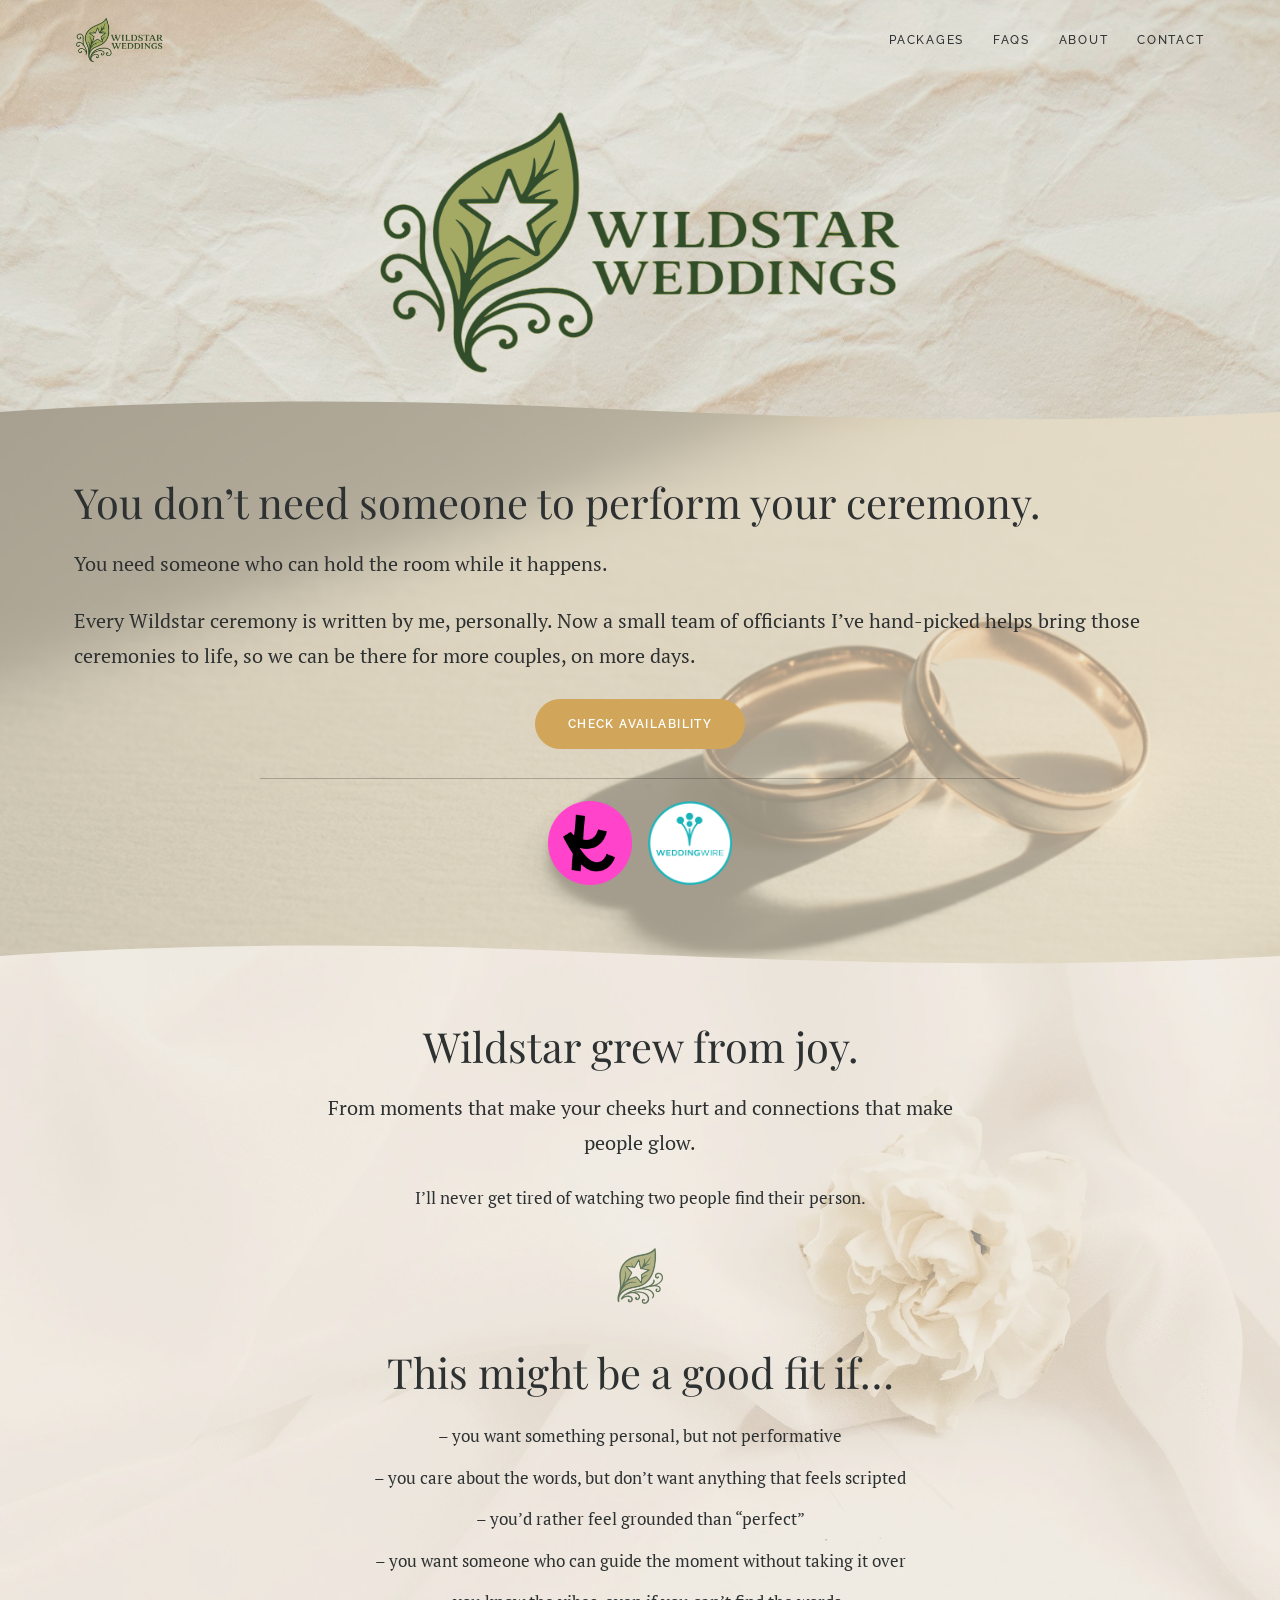
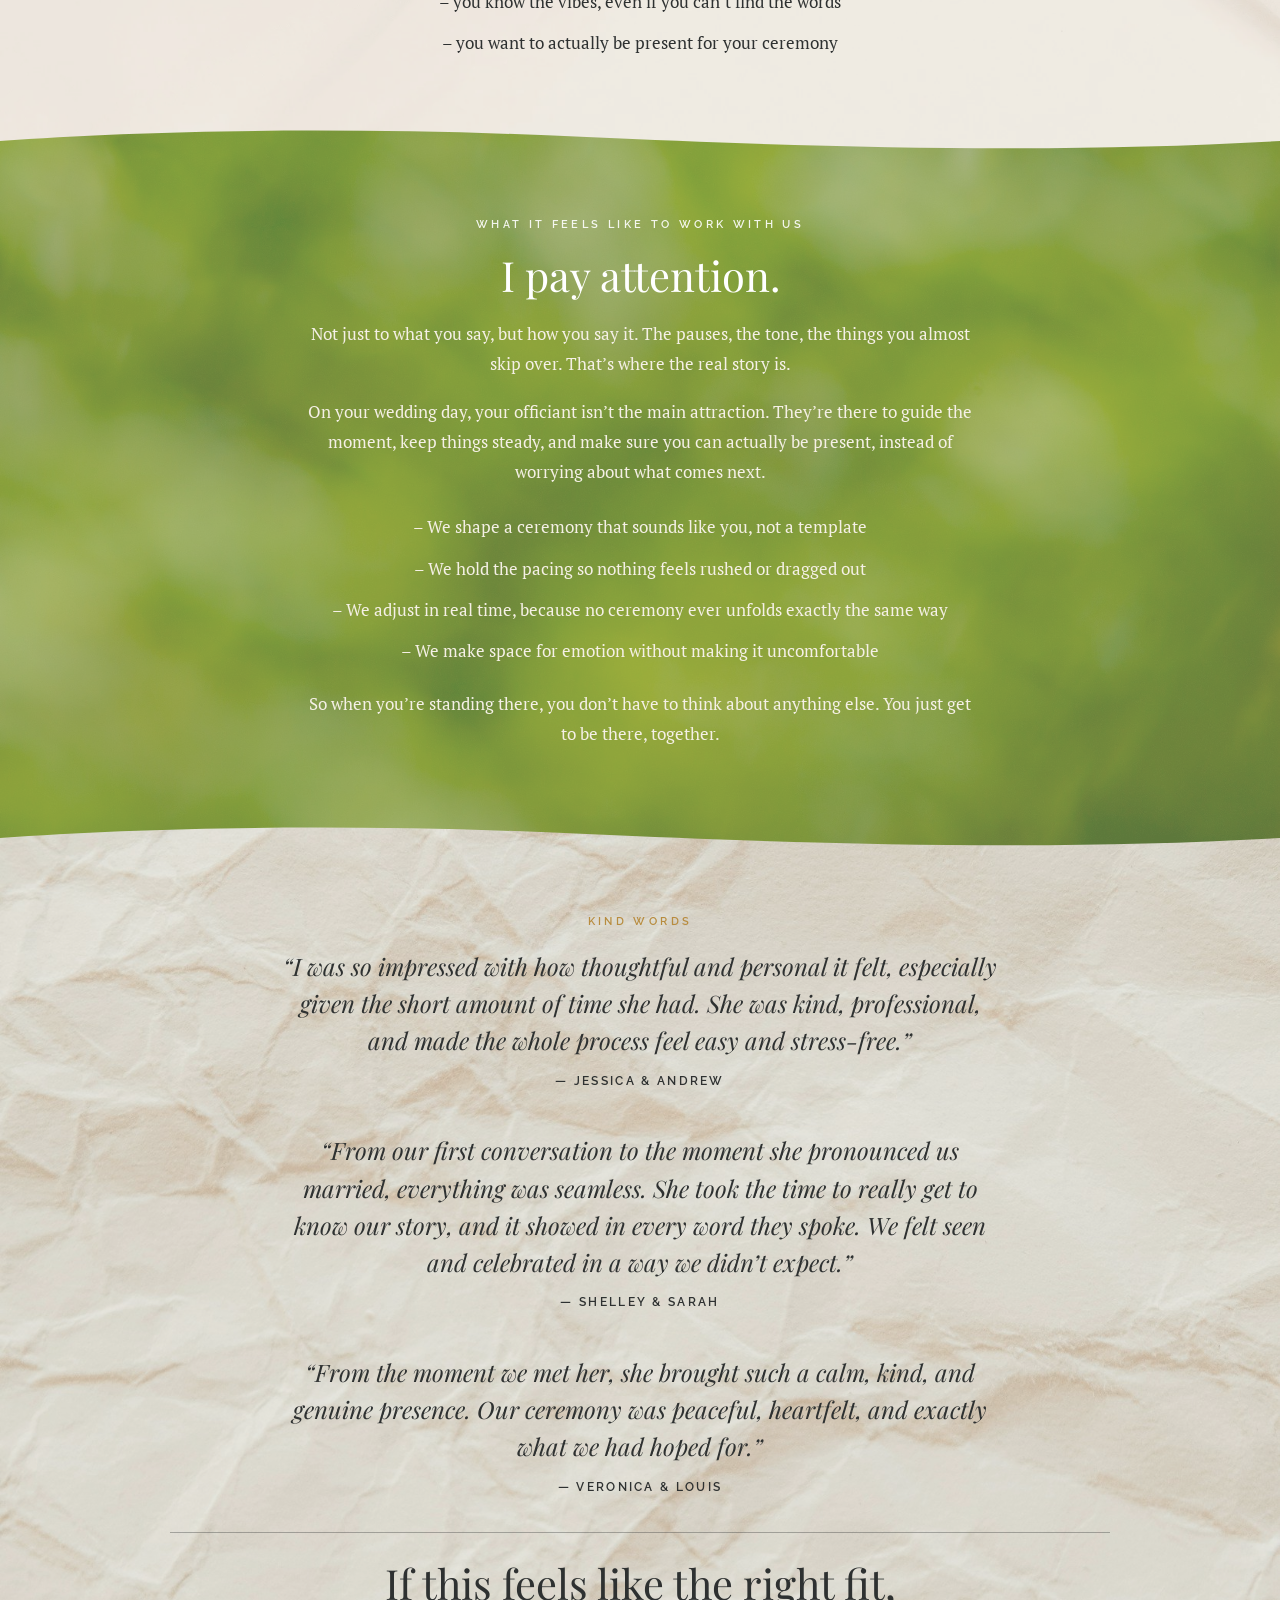
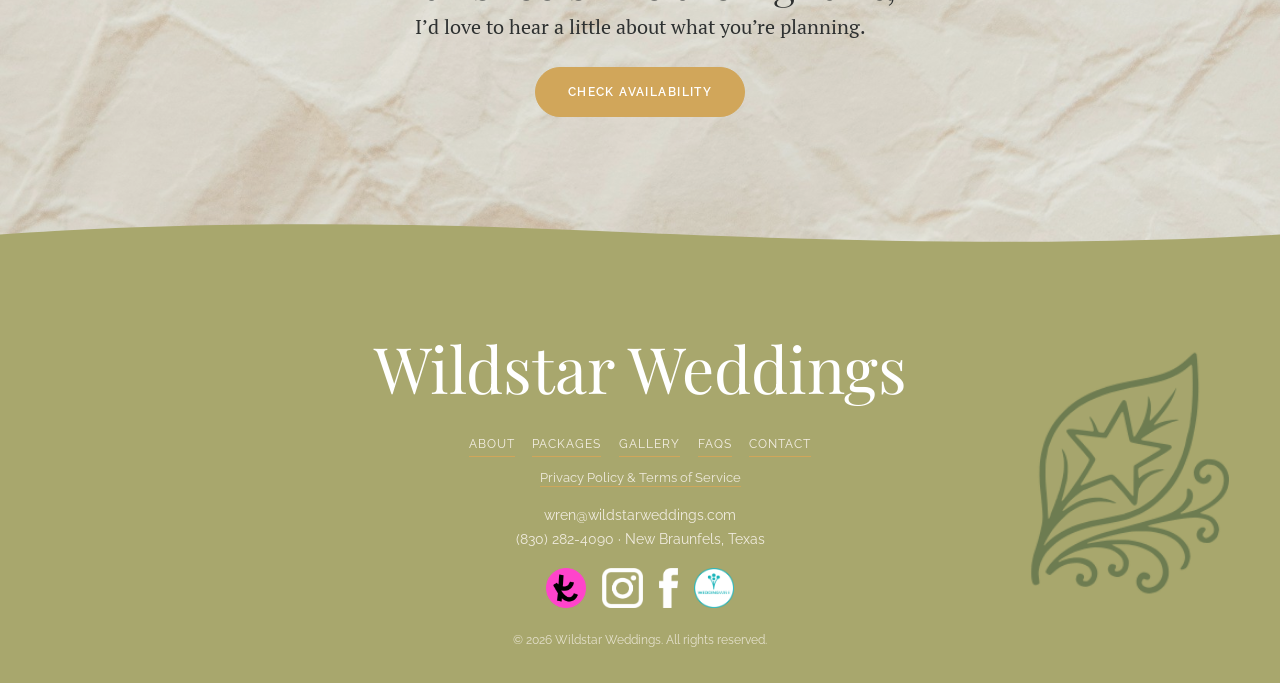
==== commit af97d9a1: "Polish: full-bleed grew-from-joy bloom + mask wave, about page footer wave Co-Authored-By: Claude Op" ====
--- a/index.html
+++ b/index.html
@@ -25,7 +25,7 @@
   .band::before{content:"";position:absolute;top:0;left:0;width:100%;height:54px;transform:translateY(-99%);z-index:1;background-repeat:no-repeat;background-size:100% 100%}
   .band>.container{position:relative;z-index:2}
   .intro::before{display:none}
-  .soft::before{background-image:url("data:image/svg+xml,%3Csvg xmlns='http://www.w3.org/2000/svg' viewBox='0 0 1200 54' preserveAspectRatio='none'%3E%3Cpath fill='%23f4f0e7' d='M0,32 C150,18 350,16 550,27 C800,40 1000,44 1200,31 L1200,54 L0,54 Z'/%3E%3C/svg%3E")}
+  .soft::before{display:none}
   .feels::before{display:none}
   .testi::before{display:none}
 
@@ -46,8 +46,10 @@
   .intro .intro-badges img{height:84px;width:auto}
 
   /* (4-5) grew + good-fit — soft light, faint bloom */
-  .soft{background:#f4f0e7}
-  .soft::after{content:"";position:absolute;inset:0;background:url("/assets/img/unsplash-image-xepikEyPgmI-2.jpg") right bottom/auto 95% no-repeat;opacity:.9;z-index:0}
+  .soft{background:#f4f0e7 url("/assets/img/unsplash-image-xepikEyPgmI-2.jpg") center/cover;margin-top:-55px;
+    -webkit-mask:url("data:image/svg+xml,%3Csvg xmlns='http://www.w3.org/2000/svg' viewBox='0 0 1200 60' preserveAspectRatio='none'%3E%3Cpath fill='%23000' d='M0,30 C150,18 350,16 550,26 C800,38 1000,42 1200,30 L1200,60 L0,60 Z'/%3E%3C/svg%3E") top/100% 60px no-repeat,linear-gradient(#000 0 0) bottom/100% calc(100% - 55px) no-repeat;
+    mask:url("data:image/svg+xml,%3Csvg xmlns='http://www.w3.org/2000/svg' viewBox='0 0 1200 60' preserveAspectRatio='none'%3E%3Cpath fill='%23000' d='M0,30 C150,18 350,16 550,26 C800,38 1000,42 1200,30 L1200,60 L0,60 Z'/%3E%3C/svg%3E") top/100% 60px no-repeat,linear-gradient(#000 0 0) bottom/100% calc(100% - 55px) no-repeat}
+  .soft::after{content:"";position:absolute;inset:0;background:rgba(247,243,236,.55);z-index:0}
 
   /* (6) what it feels like — green, faded */
   .feels{background:#a8a76d url("/assets/img/unsplash-image-rfRoZPJ8NOg.jpg") center/cover;color:var(--cream);margin-top:-55px;
--- a/assets/css/style.css
+++ b/assets/css/style.css
@@ -104,6 +104,10 @@
 .sage>.container{position:relative;z-index:2}
 /* when a sage feature band follows a hero, close the gap so its wave rises into the hero photo */
 .pagehero + .sage{margin-top:0}
+/* when a hero sits directly above the footer (about page), close the gap so the
+   sage footer wave rises into it, and add room so the wave clears the content */
+.pagehero:has(+ .ws-footer){padding-bottom:clamp(5rem,9vw,7rem)}
+.pagehero + .ws-footer{margin-top:0}
 
 /* paper section with the same overlay as the home hero/testimonials */
 .section--paper{position:relative;background:#f3ede0 url("/assets/img/unsplash-image-XFWiZTa2Ub0.jpg") center/cover;padding:clamp(7rem,13vw,9.5rem) 0 clamp(5.5rem,11vw,8rem)}
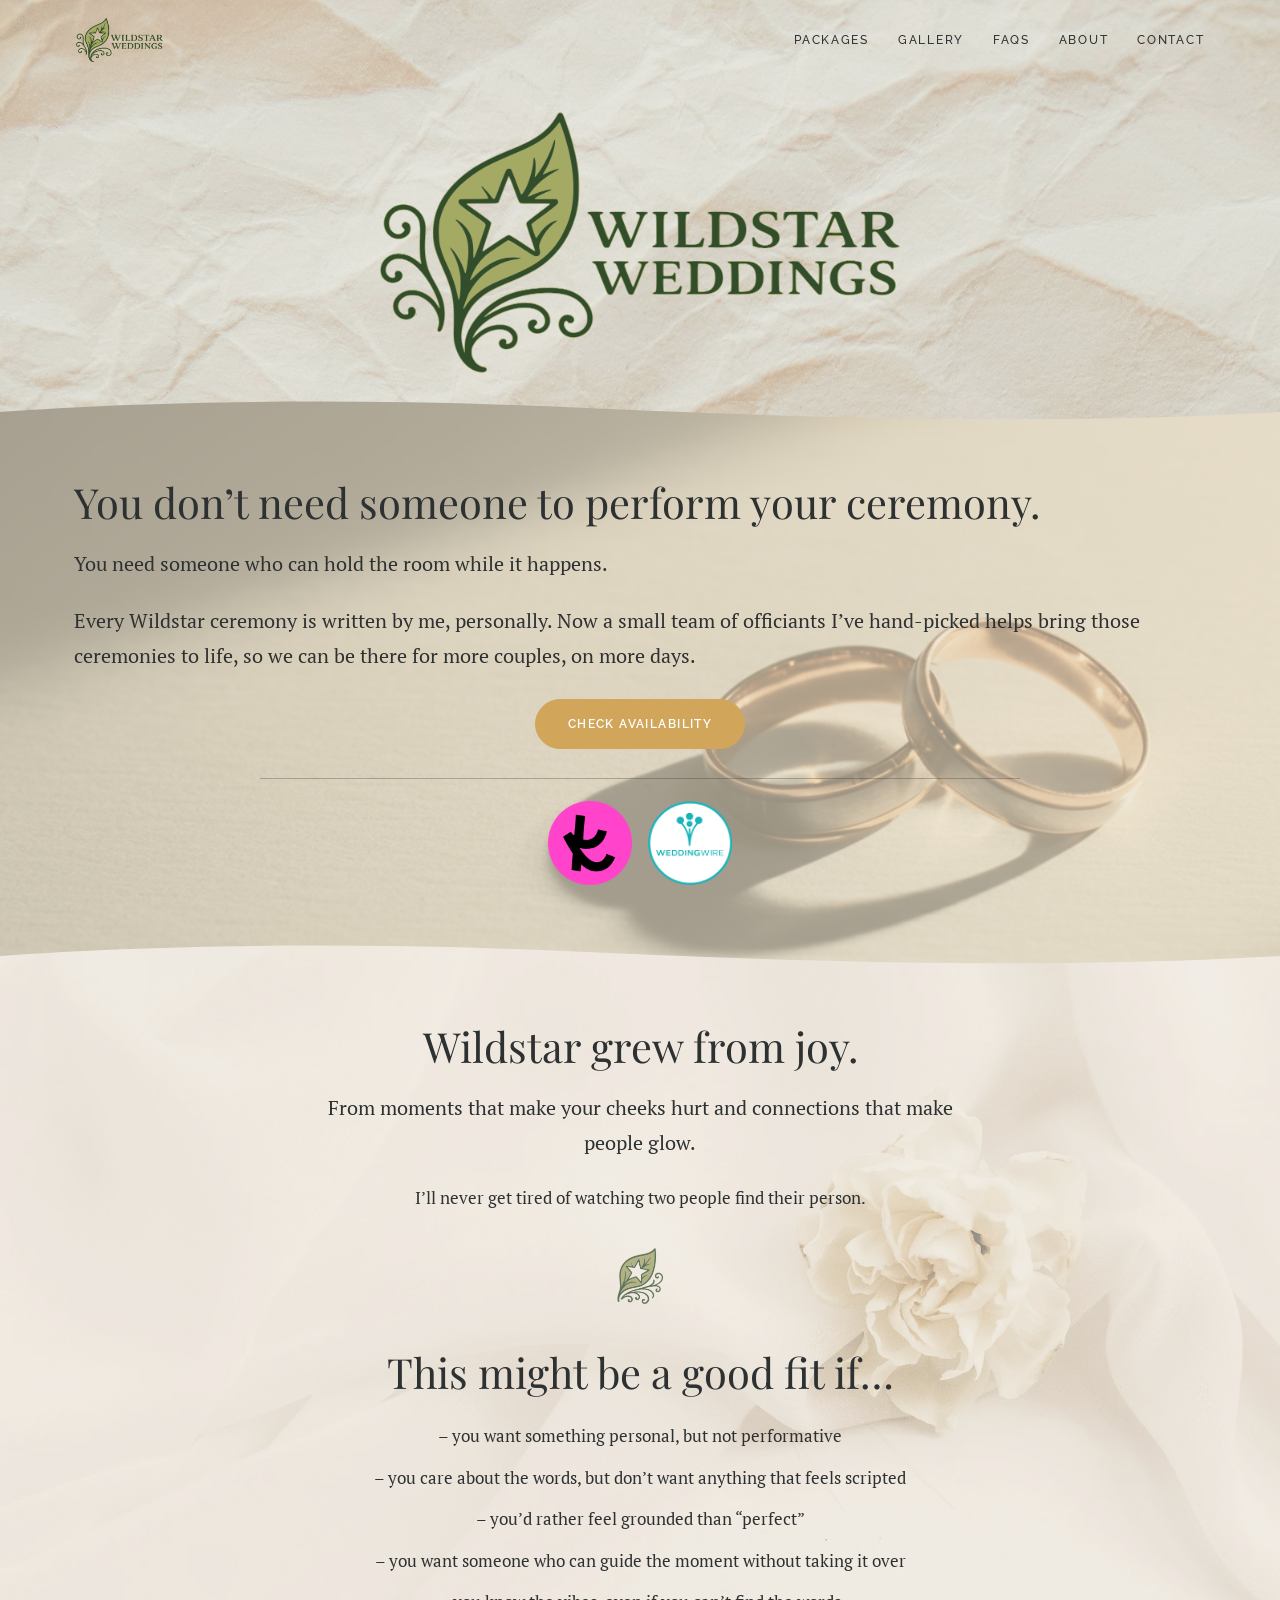
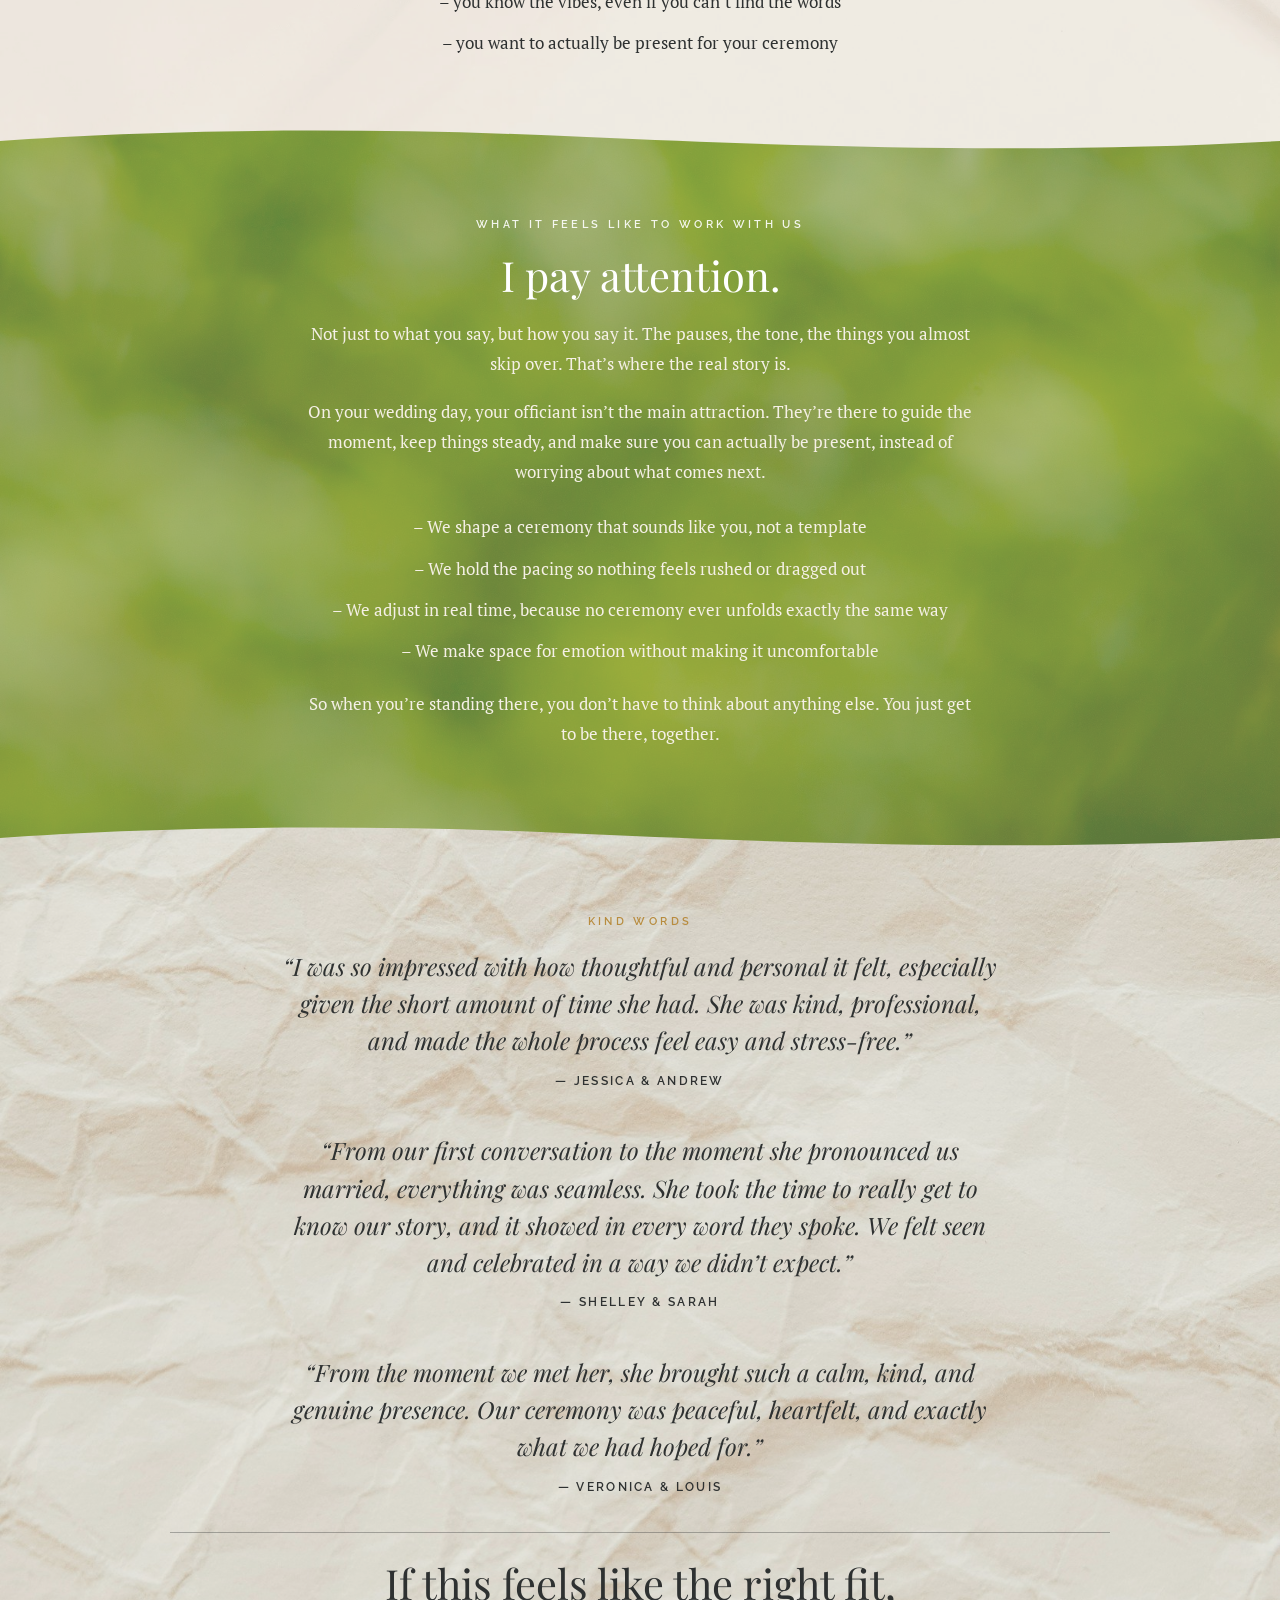
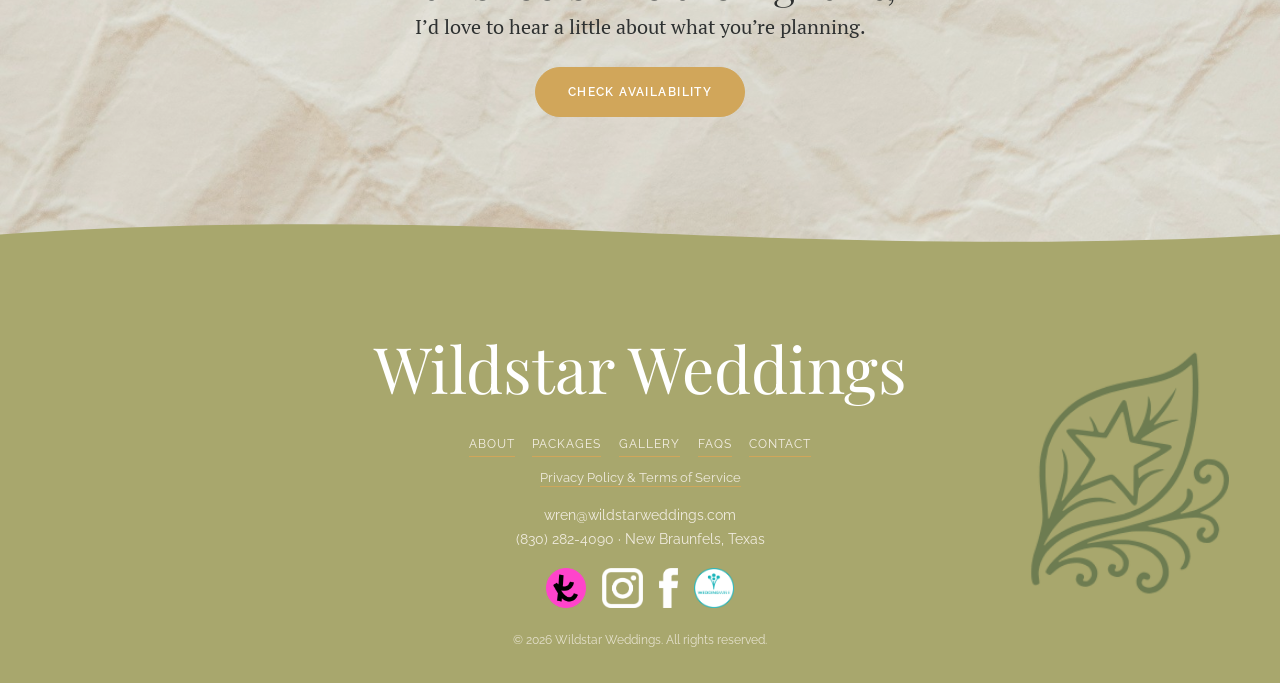
==== commit 45472fd5: "Add Gallery link to top navigation on all pages Co-Authored-By: Claude Opus 4.8 <noreply@anthropic.c" ====
--- a/index.html
+++ b/index.html
@@ -75,6 +75,7 @@
   <button class="topbar__toggle" aria-label="Toggle menu" aria-expanded="false" aria-controls="topbar-nav"><span></span><span></span><span></span></button>
   <nav id="topbar-nav">
     <a href="/wedding-packages/">Packages</a>
+    <a href="/gallery/">Gallery</a>
     <a href="/faqs/">FAQs</a>
     <a href="/about/">About</a>
     <a href="/contact/">Contact</a>
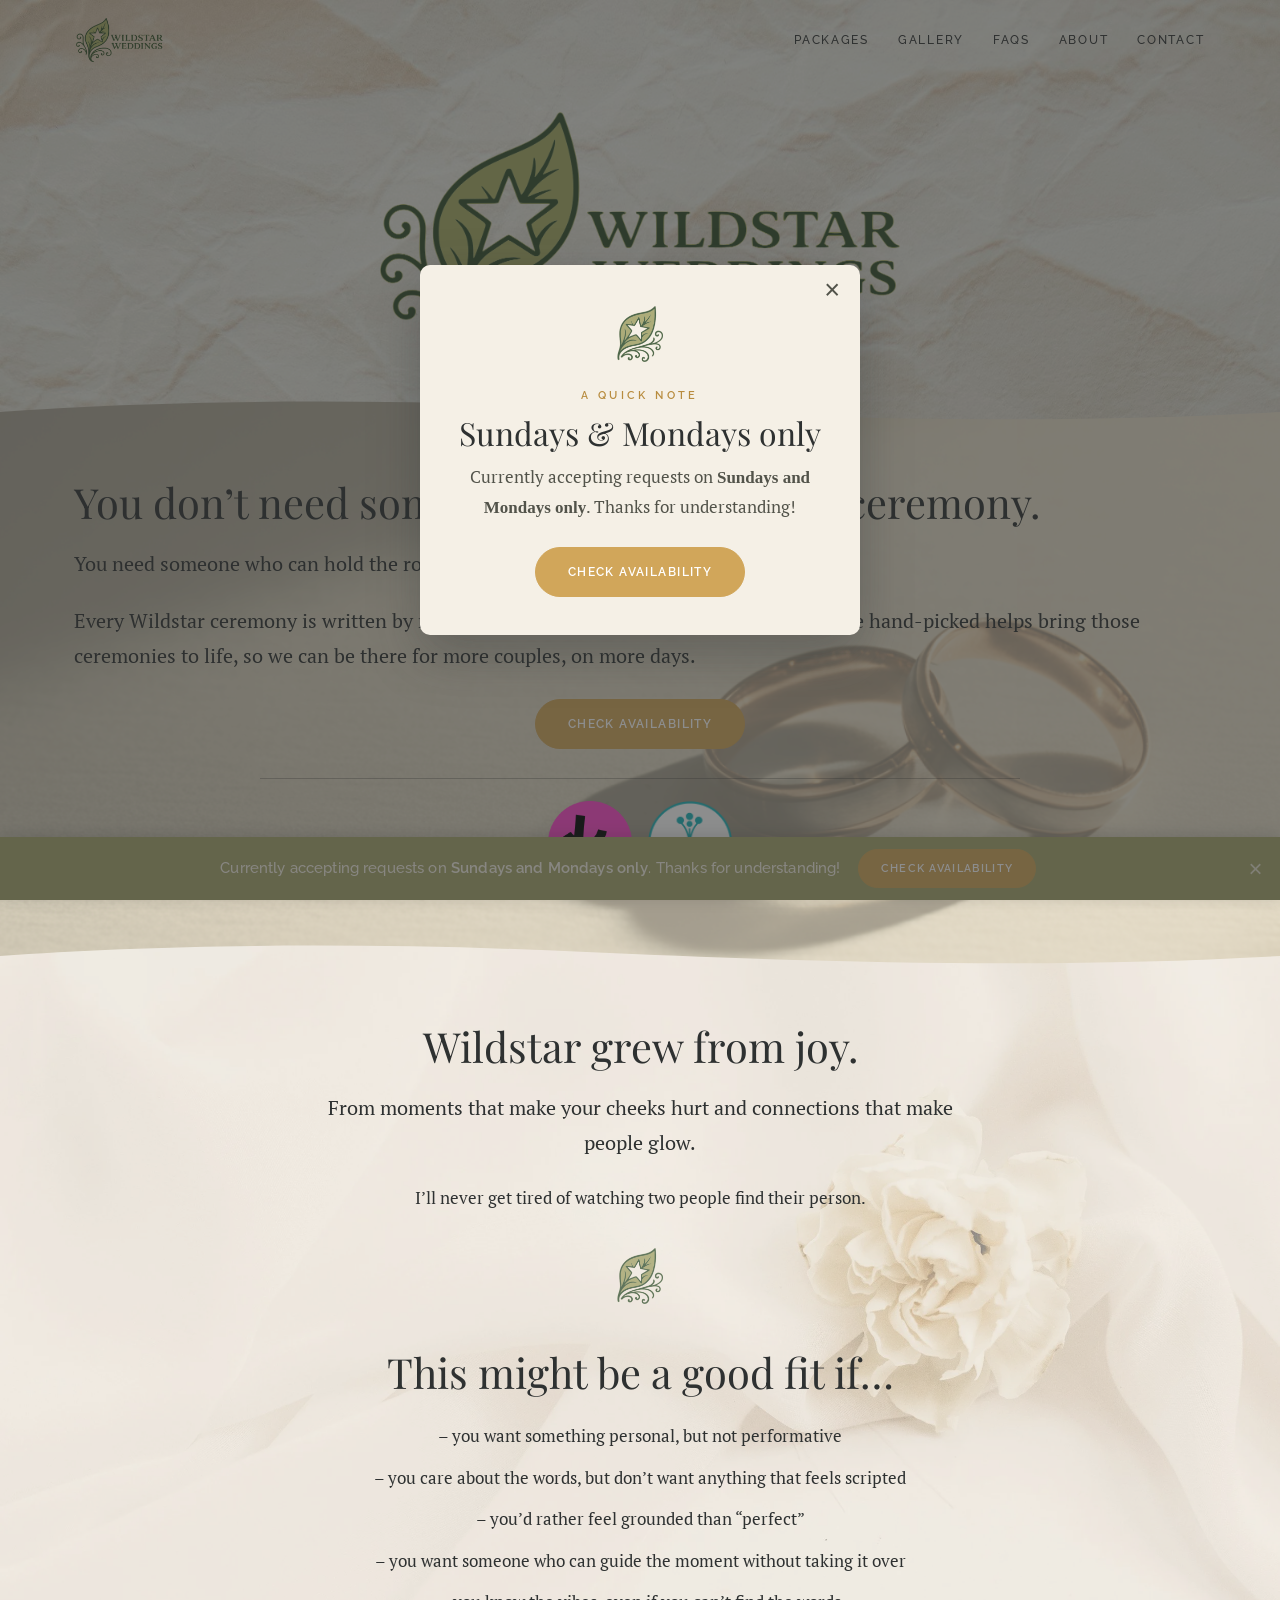
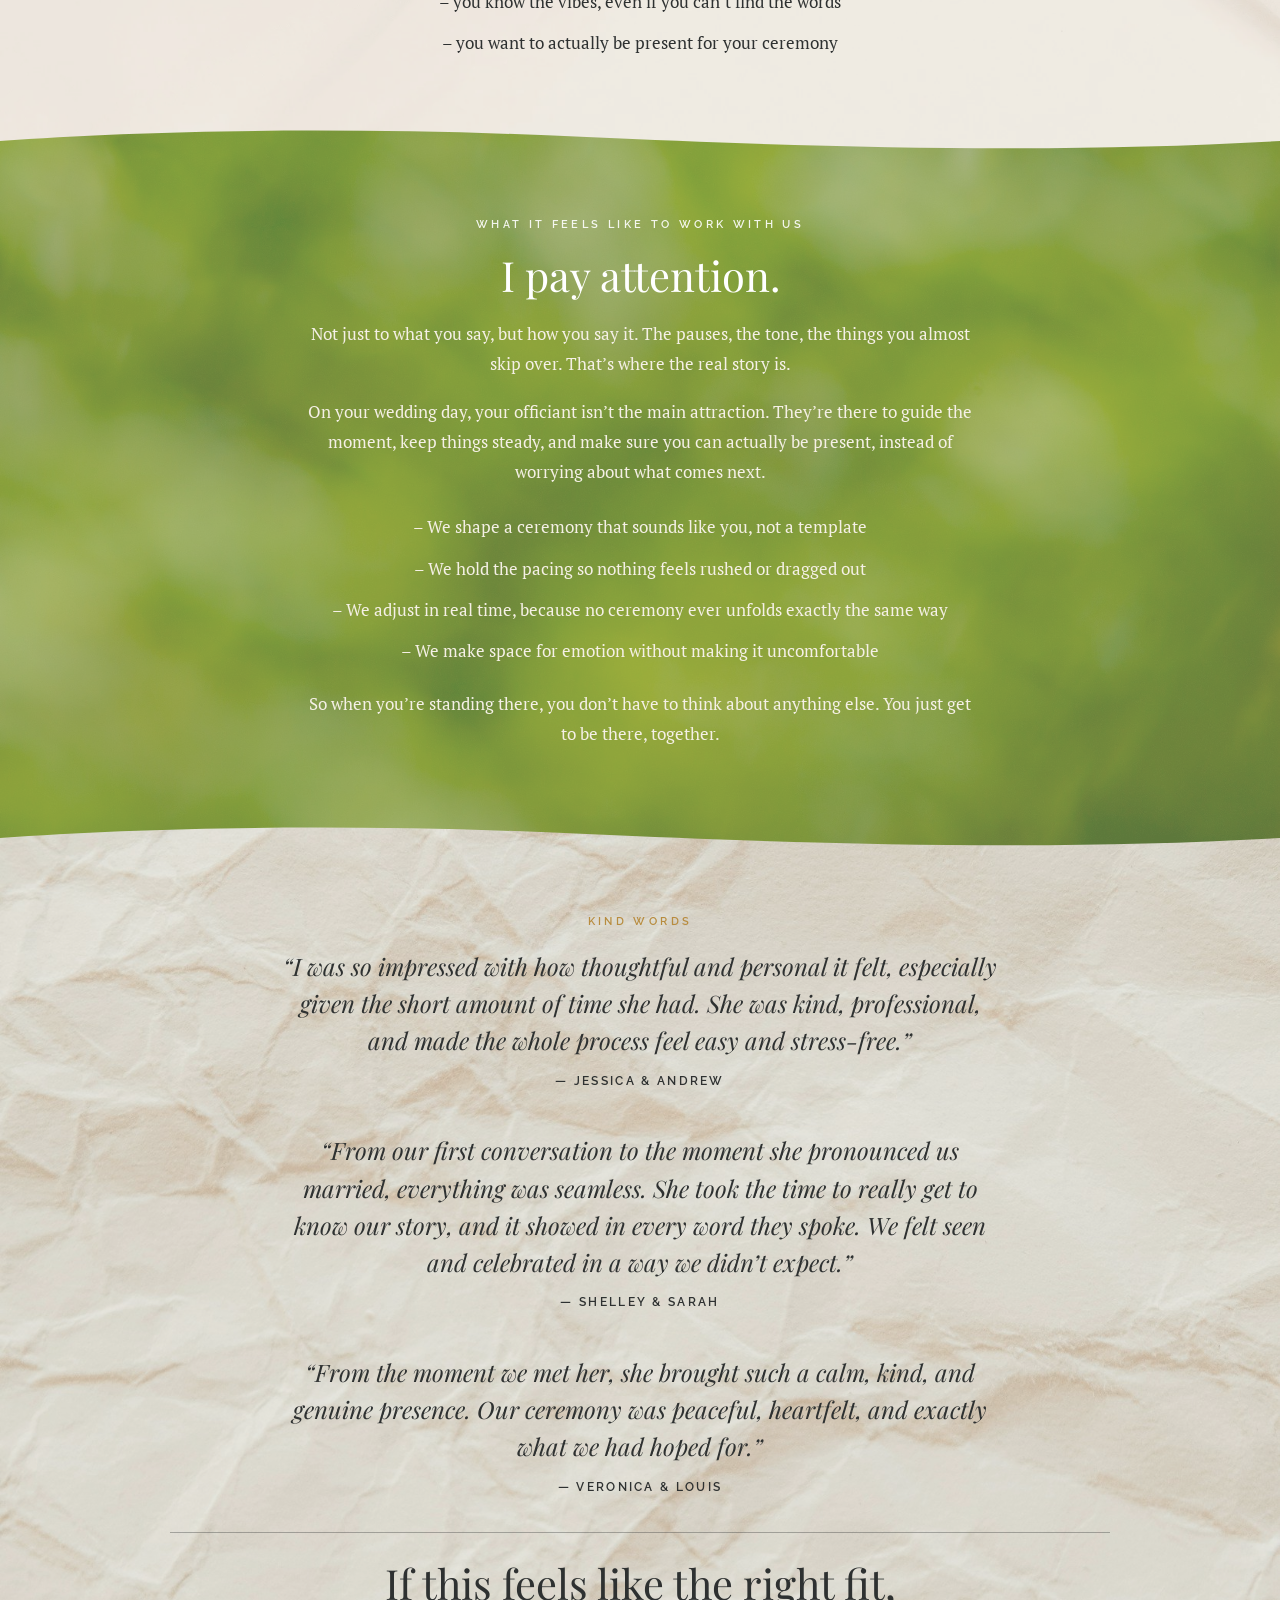
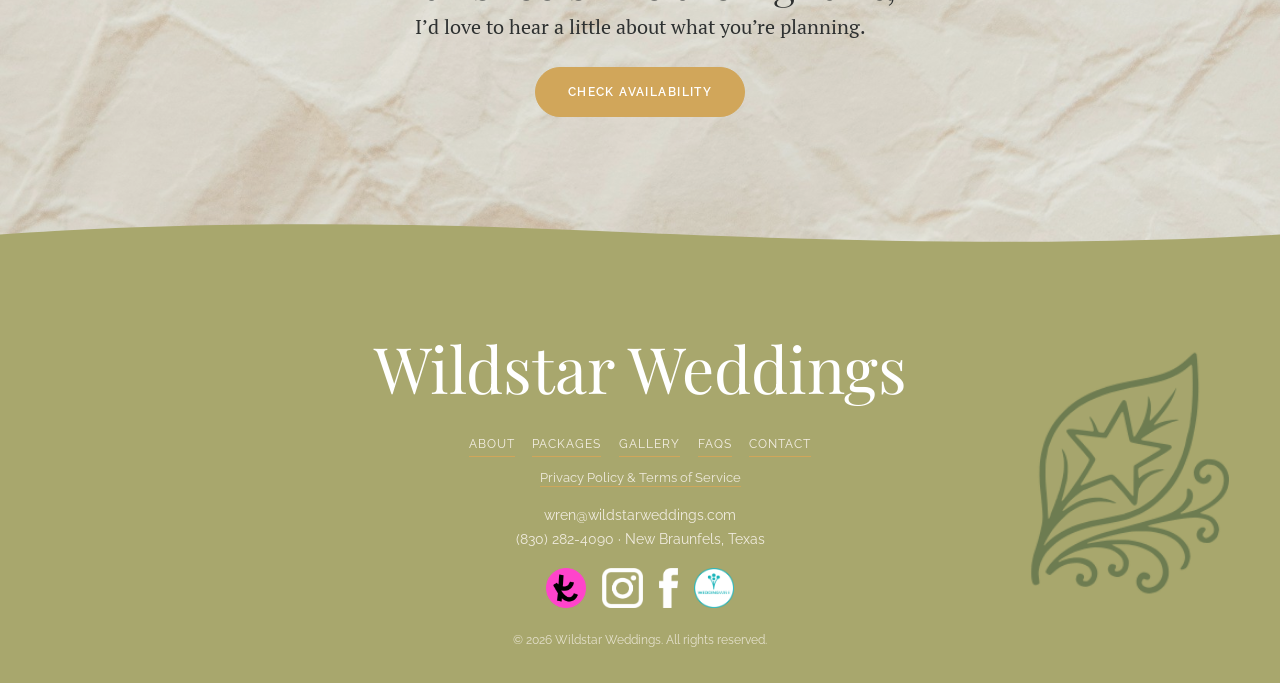
==== commit 6ad4abf9: "Add Sun/Mon availability notice; unlink Knot & WeddingWire - Site-wide availability notice (loads on" ====
--- a/index.html
+++ b/index.html
@@ -97,8 +97,8 @@
       <a class="btn" href="/contact/">Check Availability</a>
       <hr class="intro-rule">
       <div class="intro-badges">
-        <a href="https://www.theknot.com/marketplace/wildstar-weddings-spring-branch-tx-2100605" target="_blank" rel="noopener" aria-label="The Knot"><img src="/assets/img/badge-theknot.png" alt="As seen on The Knot"></a>
-        <a href="https://www.weddingwire.com/biz/wildstar-weddings/7e89b9706a442f8a.html" target="_blank" rel="noopener" aria-label="WeddingWire"><img src="/assets/img/badge-weddingwire.png" alt="As seen on WeddingWire"></a>
+        <a class="is-unlinked" aria-label="The Knot"><img src="/assets/img/badge-theknot.png" alt="As seen on The Knot"></a>
+        <a class="is-unlinked" aria-label="WeddingWire"><img src="/assets/img/badge-weddingwire.png" alt="As seen on WeddingWire"></a>
       </div>
     </div>
   </div>
@@ -166,7 +166,7 @@
   </nav>
   <div class="legal"><a href="/privacy-and-tos/">Privacy Policy &amp; Terms of Service</a></div>
   <div class="contact"><a href="mailto:wren@wildstarweddings.com">wren@wildstarweddings.com</a><br><a href="sms:+18302824090">(830) 282-4090</a> &middot; New Braunfels, Texas</div>
-  <div class="social"><a href="https://www.theknot.com/marketplace/wildstar-weddings-spring-branch-tx-2100605" target="_blank" rel="noopener" aria-label="The Knot"><img src="/assets/img/icon-knot.png" alt="The Knot"></a><a href="https://instagram.com/wildstar_weddings" target="_blank" rel="noopener" aria-label="Instagram"><img src="/assets/img/icon-instagram.png" alt="Instagram"></a><a href="https://facebook.com/61584254587243/" target="_blank" rel="noopener" aria-label="Facebook"><img src="/assets/img/icon-facebook.png" alt="Facebook"></a><a href="https://www.weddingwire.com/biz/wildstar-weddings/7e89b9706a442f8a.html" target="_blank" rel="noopener" aria-label="WeddingWire"><img src="/assets/img/icon-wire.png" alt="WeddingWire"></a></div>
+  <div class="social"><a class="is-unlinked" aria-label="The Knot"><img src="/assets/img/icon-knot.png" alt="The Knot"></a><a href="https://instagram.com/wildstar_weddings" target="_blank" rel="noopener" aria-label="Instagram"><img src="/assets/img/icon-instagram.png" alt="Instagram"></a><a href="https://facebook.com/61584254587243/" target="_blank" rel="noopener" aria-label="Facebook"><img src="/assets/img/icon-facebook.png" alt="Facebook"></a><a class="is-unlinked" aria-label="WeddingWire"><img src="/assets/img/icon-wire.png" alt="WeddingWire"></a></div>
   <div class="bottom">&copy; <span data-year>2026</span> Wildstar Weddings. All rights reserved.</div>
 </footer>
 <script src="/assets/js/main.js"></script>
--- a/assets/css/style.css
+++ b/assets/css/style.css
@@ -220,6 +220,7 @@
 .ws-footer .contact{font-family:var(--font-ui);font-size:.85rem;line-height:1.8;margin-bottom:1rem;opacity:.95}
 .ws-footer .social{display:flex;justify-content:center;align-items:center;gap:1rem;margin-bottom:.4rem}
 .ws-footer .social a{display:inline-flex}
+.is-unlinked{cursor:default}
 .ws-footer .social img{height:40px;width:auto;display:block}
 .ws-footer .bottom{margin-top:1.4rem;font-family:var(--font-ui);font-size:.74rem;opacity:.8}
 
@@ -239,3 +240,40 @@
 @media(max-width:540px){
   .tg-item{flex-basis:100%;max-width:100%}
 }
+
+/* ---------------- availability notice (site-wide) ---------------- */
+/* persistent bottom bar */
+.avail-bar{position:fixed;left:0;right:0;bottom:0;z-index:60;display:flex;align-items:center;justify-content:center;gap:1.1rem;flex-wrap:wrap;
+  background:var(--sage);color:var(--cream);padding:.75rem 3rem .75rem 1.5rem;
+  box-shadow:0 -2px 14px rgba(46,49,49,.18);font-family:var(--font-ui);
+  transform:translateY(110%);transition:transform .45s ease}
+.avail-bar.is-in{transform:translateY(0)}
+.avail-bar__text{margin:0;font-size:.92rem;line-height:1.4;letter-spacing:.01em;font-weight:500}
+.avail-bar__text strong{font-weight:600}
+.avail-bar .btn{padding:.55rem 1.35rem;font-size:.68rem;background:var(--gold);border-color:var(--gold);color:#fff}
+.avail-bar .btn:hover{background:var(--gold-dark);border-color:var(--gold-dark)}
+.avail-bar__close{position:absolute;right:.6rem;top:50%;transform:translateY(-50%);background:none;border:none;color:var(--cream);
+  font-size:1.5rem;line-height:1;cursor:pointer;padding:.2rem .5rem;opacity:.8;transition:opacity var(--t)}
+.avail-bar__close:hover{opacity:1}
+
+/* first-visit modal */
+.avail-modal{position:fixed;inset:0;z-index:80;display:flex;align-items:center;justify-content:center;padding:1.5rem;
+  background:rgba(46,49,49,.55);opacity:0;pointer-events:none;transition:opacity .35s ease}
+.avail-modal.is-in{opacity:1;pointer-events:auto}
+.avail-modal__card{position:relative;background:var(--cream);border-radius:10px;max-width:440px;width:100%;
+  padding:2.6rem 2.2rem 2.4rem;text-align:center;box-shadow:0 18px 50px rgba(46,49,49,.35);
+  transform:translateY(14px) scale(.98);transition:transform .35s ease}
+.avail-modal.is-in .avail-modal__card{transform:translateY(0) scale(1)}
+.avail-modal__card .eyebrow{margin-bottom:.6rem}
+.avail-modal__card h2{font-size:clamp(1.5rem,4vw,2rem);margin-bottom:.6rem}
+.avail-modal__card p{color:var(--ink-soft);margin-bottom:1.5rem}
+.avail-modal__leaf{width:46px;height:auto;margin:0 auto 1rem;opacity:.9}
+.avail-modal__close{position:absolute;right:.7rem;top:.5rem;background:none;border:none;color:var(--ink-soft);
+  font-size:1.7rem;line-height:1;cursor:pointer;padding:.2rem .55rem;transition:color var(--t)}
+.avail-modal__close:hover{color:var(--ink)}
+
+@media(max-width:600px){
+  .avail-bar{padding:.7rem 2.6rem .7rem 1rem;gap:.7rem}
+  .avail-bar__text{font-size:.84rem;flex-basis:100%;text-align:center}
+  .avail-bar .btn{margin:0 auto}
+}
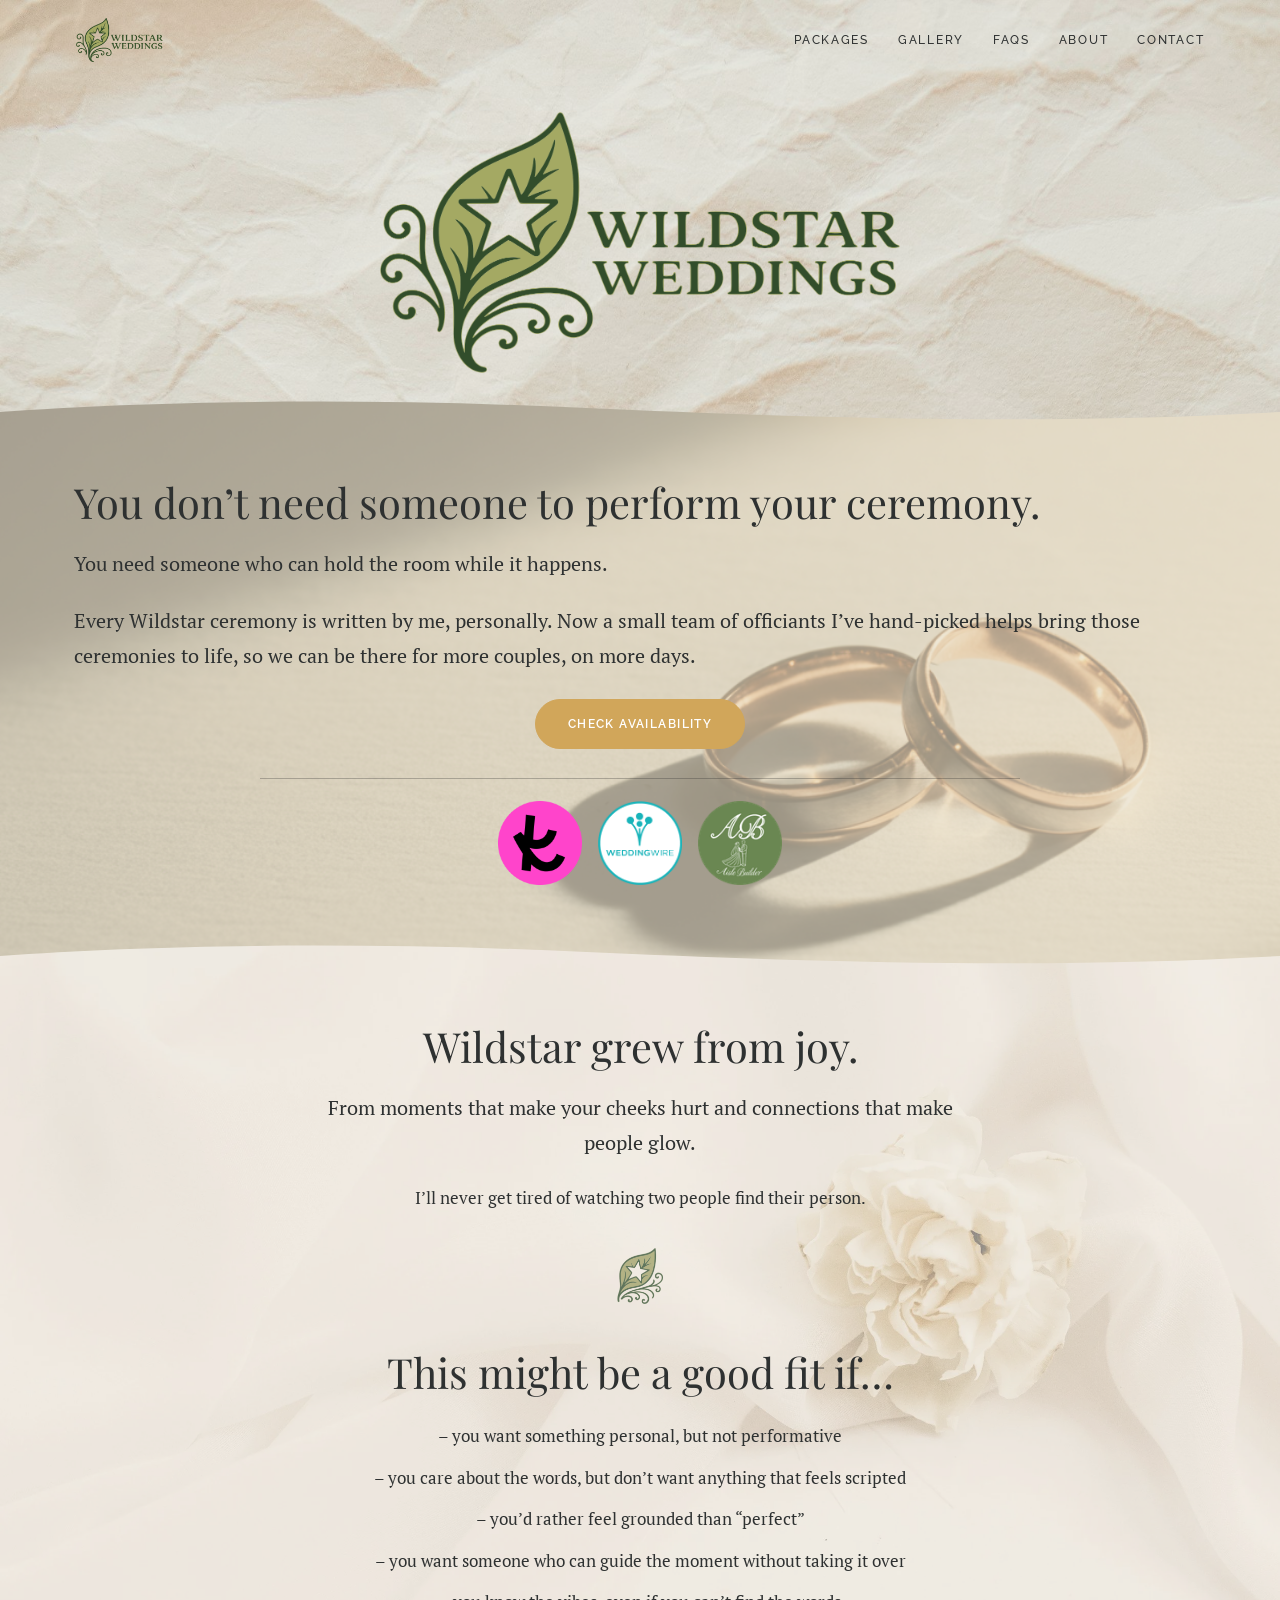
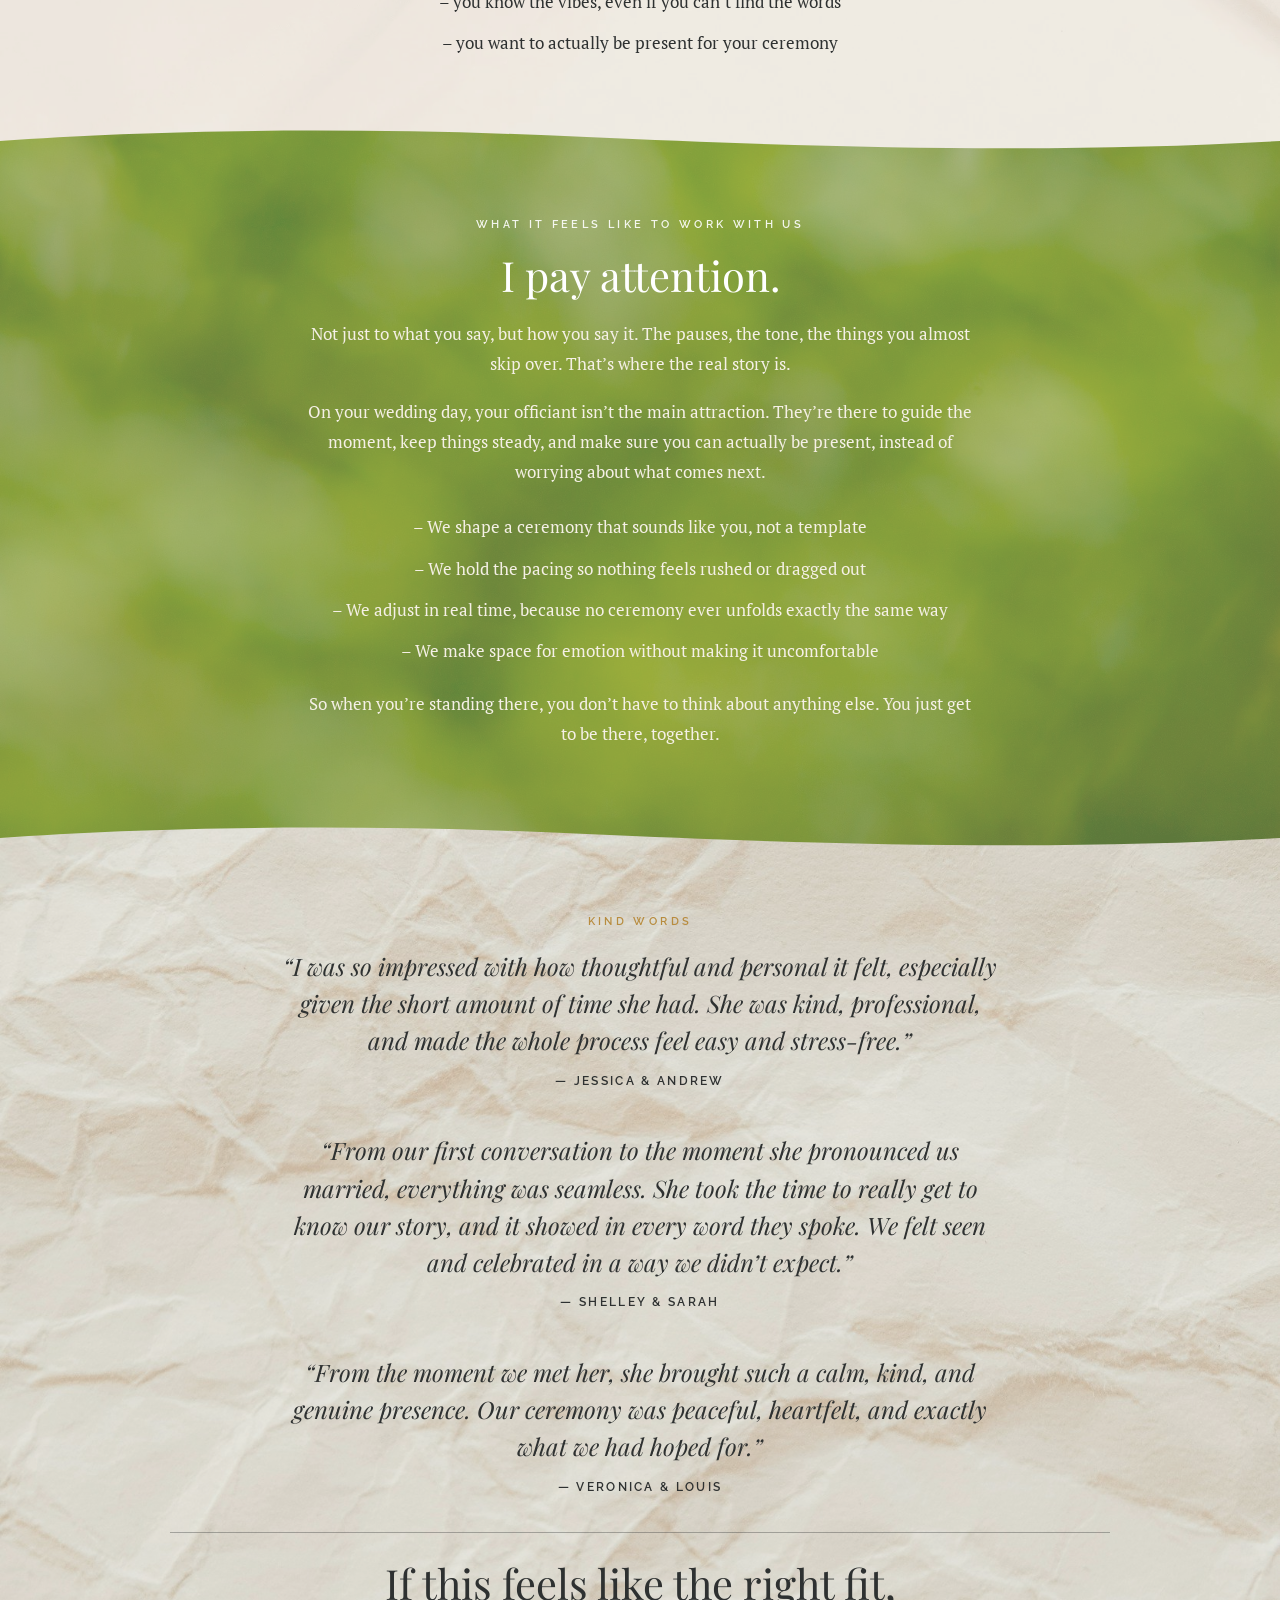
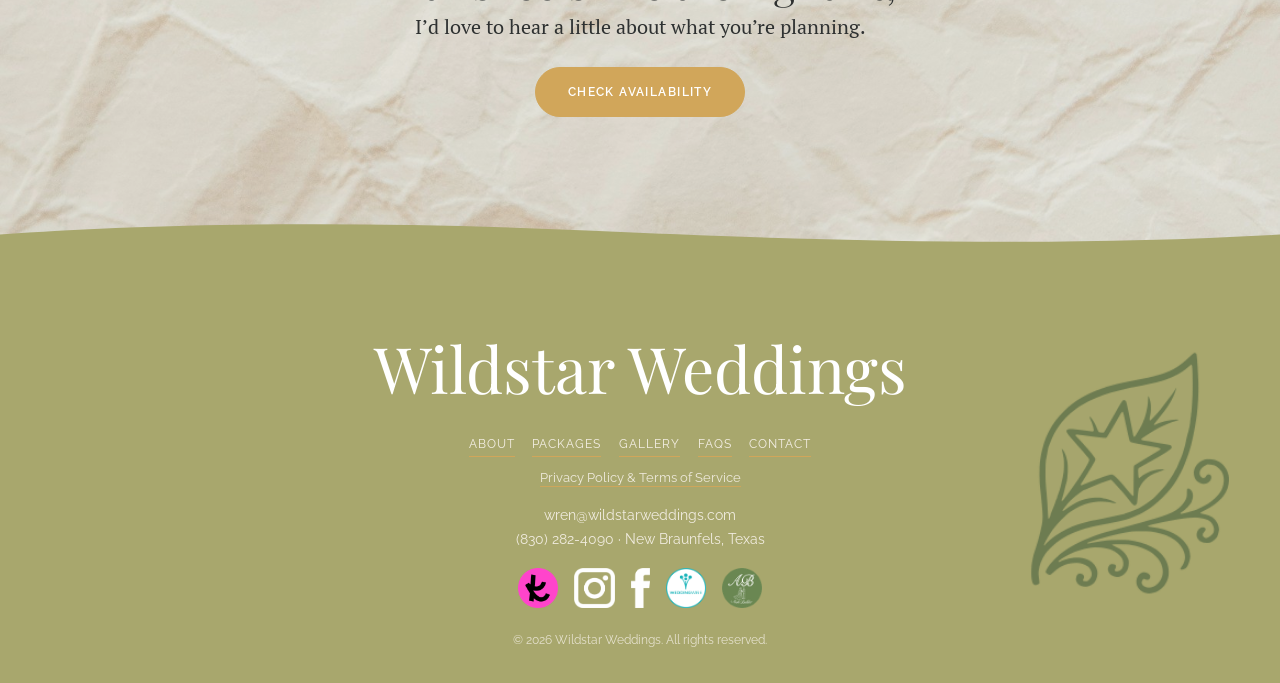
==== commit 71b39570: "Remove Sun/Mon availability notice; add Aisle Builder badge Drops the availability modal + bottom ba" ====
--- a/index.html
+++ b/index.html
@@ -99,6 +99,7 @@
       <div class="intro-badges">
         <a class="is-unlinked" aria-label="The Knot"><img src="/assets/img/badge-theknot.png" alt="As seen on The Knot"></a>
         <a class="is-unlinked" aria-label="WeddingWire"><img src="/assets/img/badge-weddingwire.png" alt="As seen on WeddingWire"></a>
+        <a href="https://www.aislebuilder.com/vendors/wildstar-weddings" target="_blank" rel="noopener" aria-label="Aisle Builder"><img src="/assets/img/badge-aislebuilder.png" alt="Find us on Aisle Builder"></a>
       </div>
     </div>
   </div>
@@ -166,7 +167,7 @@
   </nav>
   <div class="legal"><a href="/privacy-and-tos/">Privacy Policy &amp; Terms of Service</a></div>
   <div class="contact"><a href="mailto:wren@wildstarweddings.com">wren@wildstarweddings.com</a><br><a href="sms:+18302824090">(830) 282-4090</a> &middot; New Braunfels, Texas</div>
-  <div class="social"><a class="is-unlinked" aria-label="The Knot"><img src="/assets/img/icon-knot.png" alt="The Knot"></a><a href="https://instagram.com/wildstar_weddings" target="_blank" rel="noopener" aria-label="Instagram"><img src="/assets/img/icon-instagram.png" alt="Instagram"></a><a href="https://facebook.com/61584254587243/" target="_blank" rel="noopener" aria-label="Facebook"><img src="/assets/img/icon-facebook.png" alt="Facebook"></a><a class="is-unlinked" aria-label="WeddingWire"><img src="/assets/img/icon-wire.png" alt="WeddingWire"></a></div>
+  <div class="social"><a class="is-unlinked" aria-label="The Knot"><img src="/assets/img/icon-knot.png" alt="The Knot"></a><a href="https://instagram.com/wildstar_weddings" target="_blank" rel="noopener" aria-label="Instagram"><img src="/assets/img/icon-instagram.png" alt="Instagram"></a><a href="https://facebook.com/61584254587243/" target="_blank" rel="noopener" aria-label="Facebook"><img src="/assets/img/icon-facebook.png" alt="Facebook"></a><a class="is-unlinked" aria-label="WeddingWire"><img src="/assets/img/icon-wire.png" alt="WeddingWire"></a><a href="https://www.aislebuilder.com/vendors/wildstar-weddings" target="_blank" rel="noopener" aria-label="Aisle Builder"><img src="/assets/img/badge-aislebuilder.png" alt="Aisle Builder"></a></div>
   <div class="bottom">&copy; <span data-year>2026</span> Wildstar Weddings. All rights reserved.</div>
 </footer>
 <script src="/assets/js/main.js"></script>
--- a/assets/css/style.css
+++ b/assets/css/style.css
@@ -187,6 +187,12 @@
 .link-card:hover{transform:translateY(-3px);box-shadow:0 14px 30px rgba(46,49,49,.12)}
 .link-card h3{margin-bottom:.2rem}
 .link-card p{margin:0;color:var(--ink-soft);font-size:.96rem}
+
+/* consultation booking card (contact page) */
+.consult{max-width:600px;margin:0 auto}
+.consult h2{font-size:clamp(1.4rem,3vw,1.9rem);margin-bottom:.6rem}
+.consult p{margin-bottom:1.5rem}
+.consult__or{max-width:600px;margin:1.6rem auto;text-align:center;font-family:var(--font-ui);text-transform:uppercase;letter-spacing:.2em;font-size:.72rem;color:var(--ink-soft)}
 
 /* form */
 .form{max-width:600px;margin:0 auto;text-align:left;display:grid;gap:1.1rem}
@@ -240,40 +246,3 @@
 @media(max-width:540px){
   .tg-item{flex-basis:100%;max-width:100%}
 }
-
-/* ---------------- availability notice (site-wide) ---------------- */
-/* persistent bottom bar */
-.avail-bar{position:fixed;left:0;right:0;bottom:0;z-index:60;display:flex;align-items:center;justify-content:center;gap:1.1rem;flex-wrap:wrap;
-  background:var(--sage);color:var(--cream);padding:.75rem 3rem .75rem 1.5rem;
-  box-shadow:0 -2px 14px rgba(46,49,49,.18);font-family:var(--font-ui);
-  transform:translateY(110%);transition:transform .45s ease}
-.avail-bar.is-in{transform:translateY(0)}
-.avail-bar__text{margin:0;font-size:.92rem;line-height:1.4;letter-spacing:.01em;font-weight:500}
-.avail-bar__text strong{font-weight:600}
-.avail-bar .btn{padding:.55rem 1.35rem;font-size:.68rem;background:var(--gold);border-color:var(--gold);color:#fff}
-.avail-bar .btn:hover{background:var(--gold-dark);border-color:var(--gold-dark)}
-.avail-bar__close{position:absolute;right:.6rem;top:50%;transform:translateY(-50%);background:none;border:none;color:var(--cream);
-  font-size:1.5rem;line-height:1;cursor:pointer;padding:.2rem .5rem;opacity:.8;transition:opacity var(--t)}
-.avail-bar__close:hover{opacity:1}
-
-/* first-visit modal */
-.avail-modal{position:fixed;inset:0;z-index:80;display:flex;align-items:center;justify-content:center;padding:1.5rem;
-  background:rgba(46,49,49,.55);opacity:0;pointer-events:none;transition:opacity .35s ease}
-.avail-modal.is-in{opacity:1;pointer-events:auto}
-.avail-modal__card{position:relative;background:var(--cream);border-radius:10px;max-width:440px;width:100%;
-  padding:2.6rem 2.2rem 2.4rem;text-align:center;box-shadow:0 18px 50px rgba(46,49,49,.35);
-  transform:translateY(14px) scale(.98);transition:transform .35s ease}
-.avail-modal.is-in .avail-modal__card{transform:translateY(0) scale(1)}
-.avail-modal__card .eyebrow{margin-bottom:.6rem}
-.avail-modal__card h2{font-size:clamp(1.5rem,4vw,2rem);margin-bottom:.6rem}
-.avail-modal__card p{color:var(--ink-soft);margin-bottom:1.5rem}
-.avail-modal__leaf{width:46px;height:auto;margin:0 auto 1rem;opacity:.9}
-.avail-modal__close{position:absolute;right:.7rem;top:.5rem;background:none;border:none;color:var(--ink-soft);
-  font-size:1.7rem;line-height:1;cursor:pointer;padding:.2rem .55rem;transition:color var(--t)}
-.avail-modal__close:hover{color:var(--ink)}
-
-@media(max-width:600px){
-  .avail-bar{padding:.7rem 2.6rem .7rem 1rem;gap:.7rem}
-  .avail-bar__text{font-size:.84rem;flex-basis:100%;text-align:center}
-  .avail-bar .btn{margin:0 auto}
-}
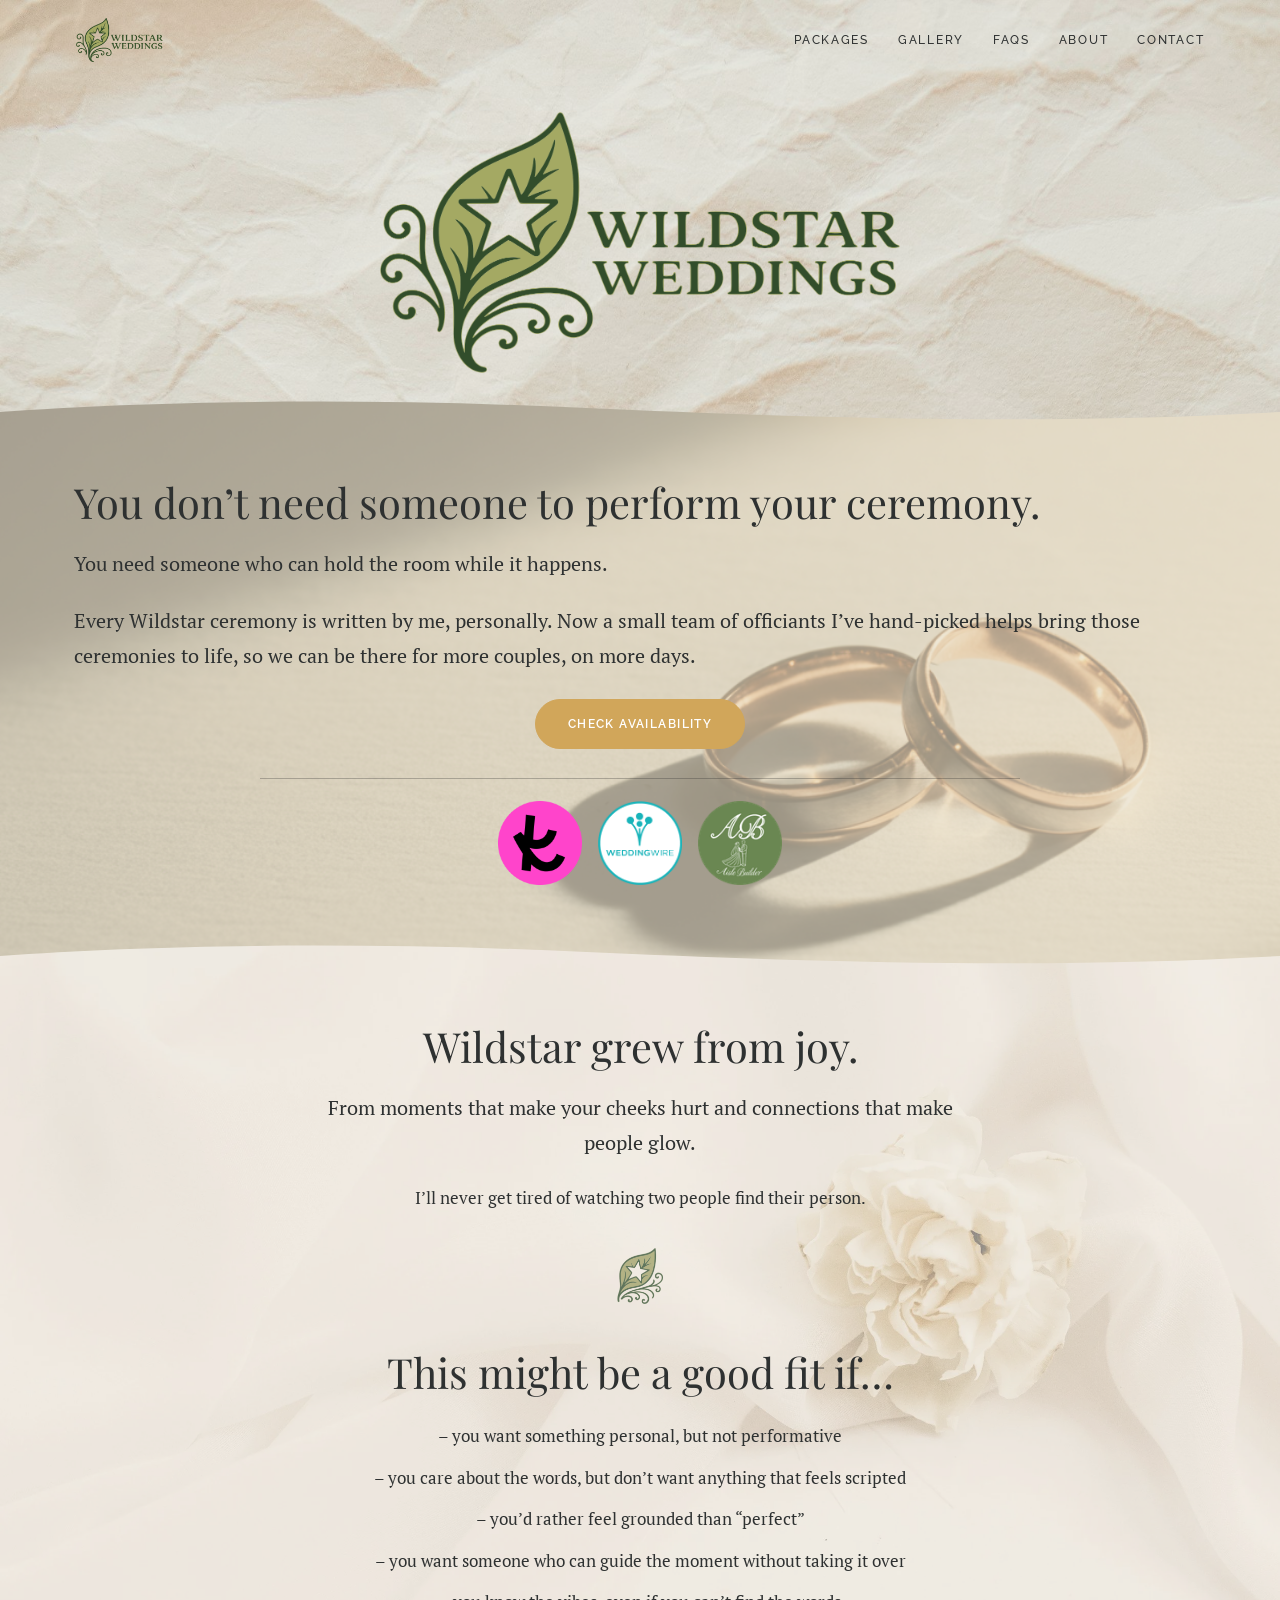
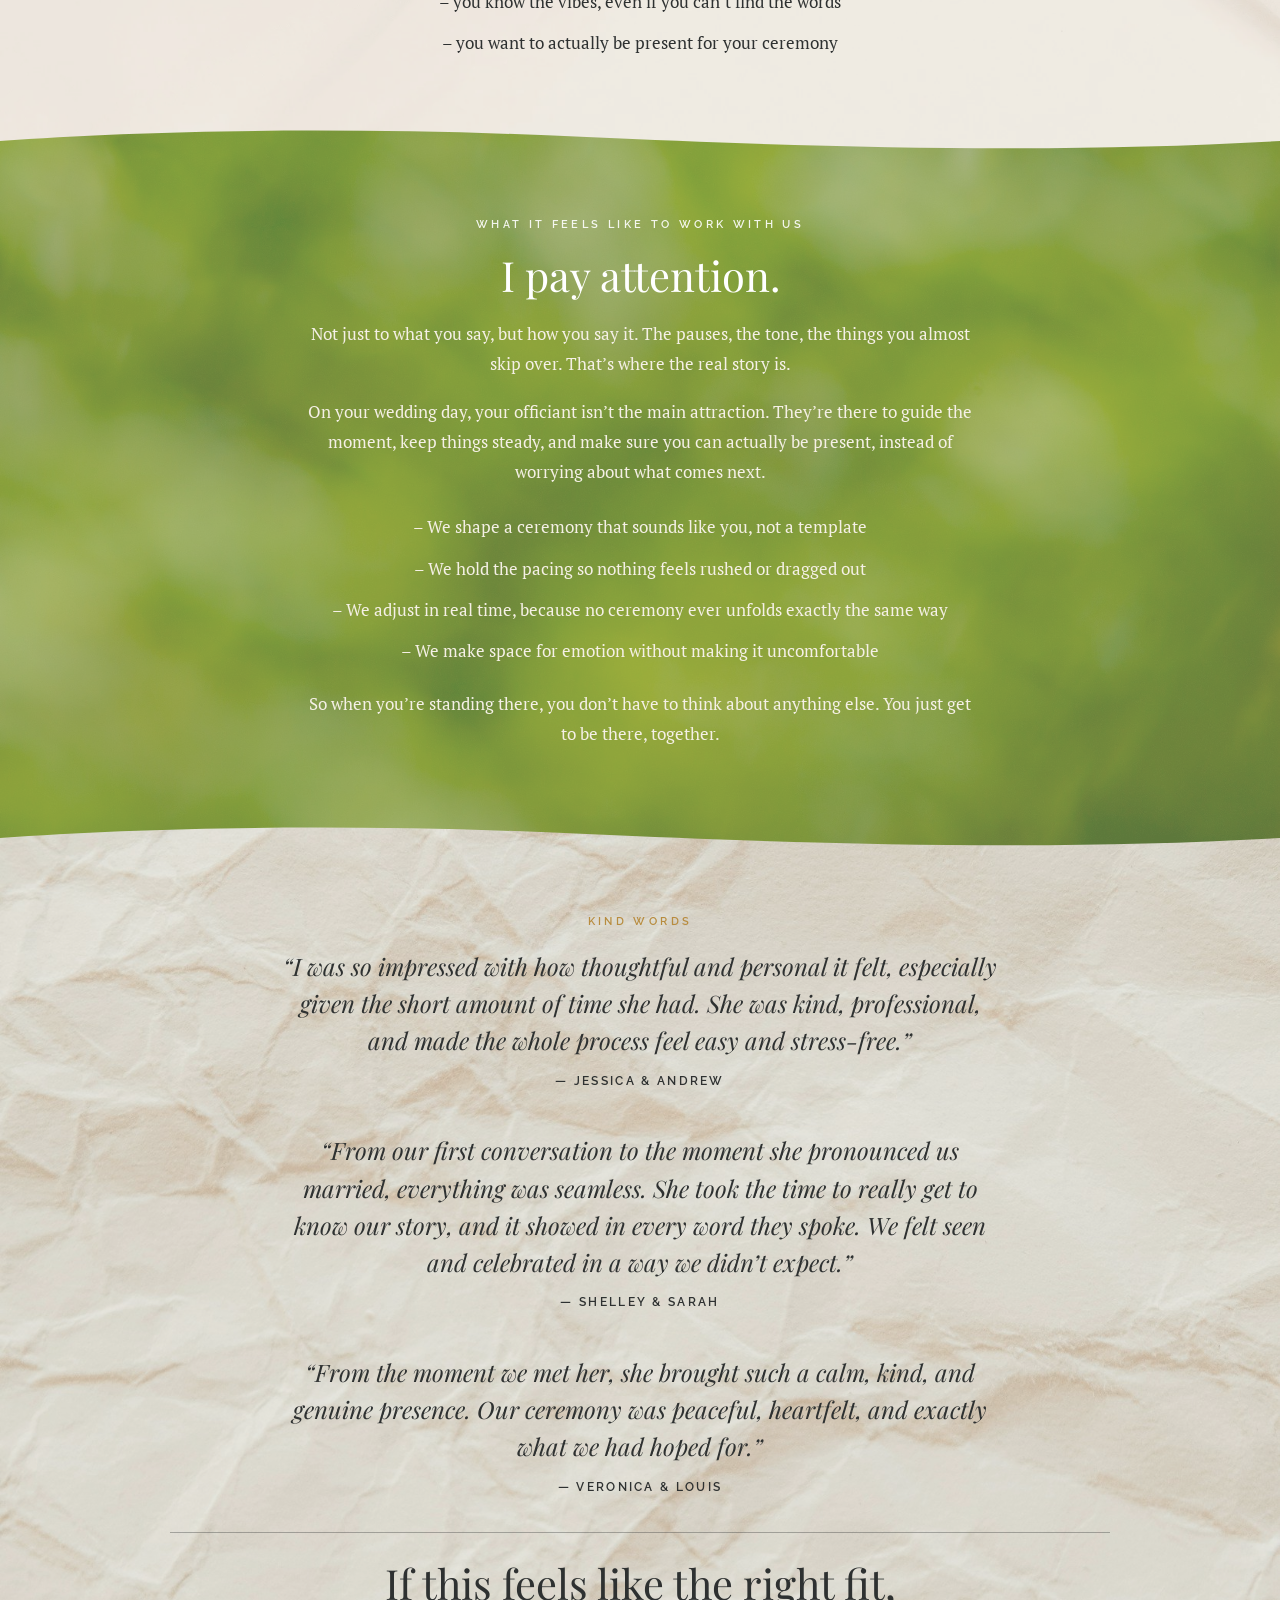
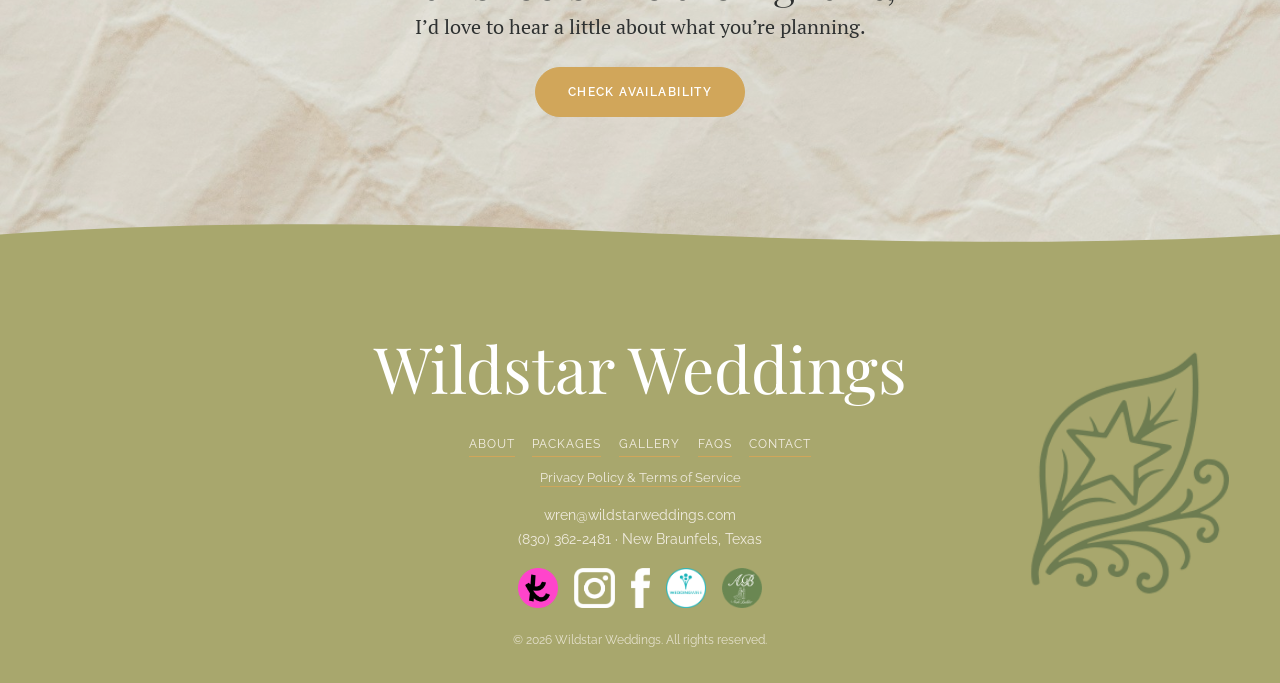
==== commit 4403528a: "Update phone number to (830) 362-2481 Co-Authored-By: Claude Opus 5.5 <noreply@anthropic.com>" ====
--- a/index.html
+++ b/index.html
@@ -166,7 +166,7 @@
     <a href="/about/">About</a><a href="/wedding-packages/">Packages</a><a href="/gallery/">Gallery</a><a href="/faqs/">FAQs</a><a href="/contact/">Contact</a>
   </nav>
   <div class="legal"><a href="/privacy-and-tos/">Privacy Policy &amp; Terms of Service</a></div>
-  <div class="contact"><a href="mailto:wren@wildstarweddings.com">wren@wildstarweddings.com</a><br><a href="sms:+18302824090">(830) 282-4090</a> &middot; New Braunfels, Texas</div>
+  <div class="contact"><a href="mailto:wren@wildstarweddings.com">wren@wildstarweddings.com</a><br><a href="sms:+18303622481">(830) 362-2481</a> &middot; New Braunfels, Texas</div>
   <div class="social"><a class="is-unlinked" aria-label="The Knot"><img src="/assets/img/icon-knot.png" alt="The Knot"></a><a href="https://instagram.com/wildstar_weddings" target="_blank" rel="noopener" aria-label="Instagram"><img src="/assets/img/icon-instagram.png" alt="Instagram"></a><a href="https://facebook.com/61584254587243/" target="_blank" rel="noopener" aria-label="Facebook"><img src="/assets/img/icon-facebook.png" alt="Facebook"></a><a class="is-unlinked" aria-label="WeddingWire"><img src="/assets/img/icon-wire.png" alt="WeddingWire"></a><a href="https://www.aislebuilder.com/vendors/wildstar-weddings" target="_blank" rel="noopener" aria-label="Aisle Builder"><img src="/assets/img/badge-aislebuilder.png" alt="Aisle Builder"></a></div>
   <div class="bottom">&copy; <span data-year>2026</span> Wildstar Weddings. All rights reserved.</div>
 </footer>
